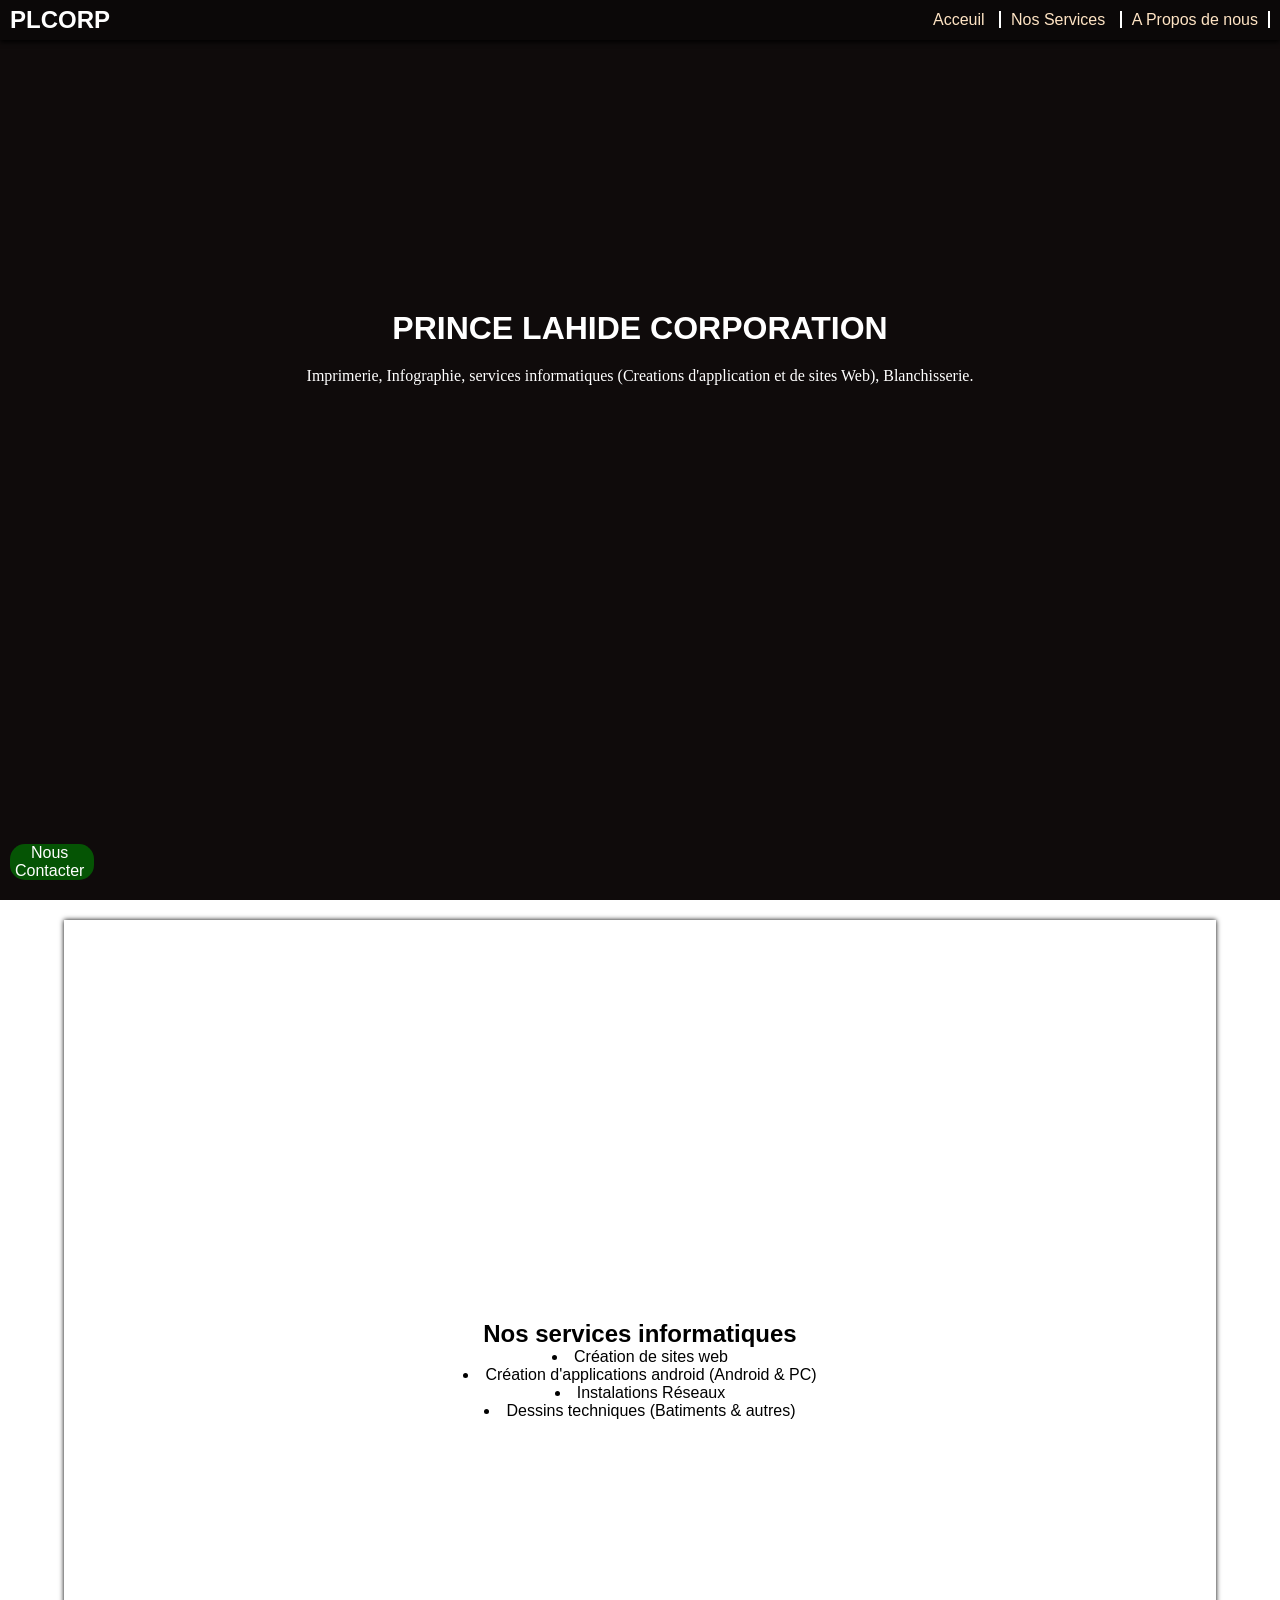
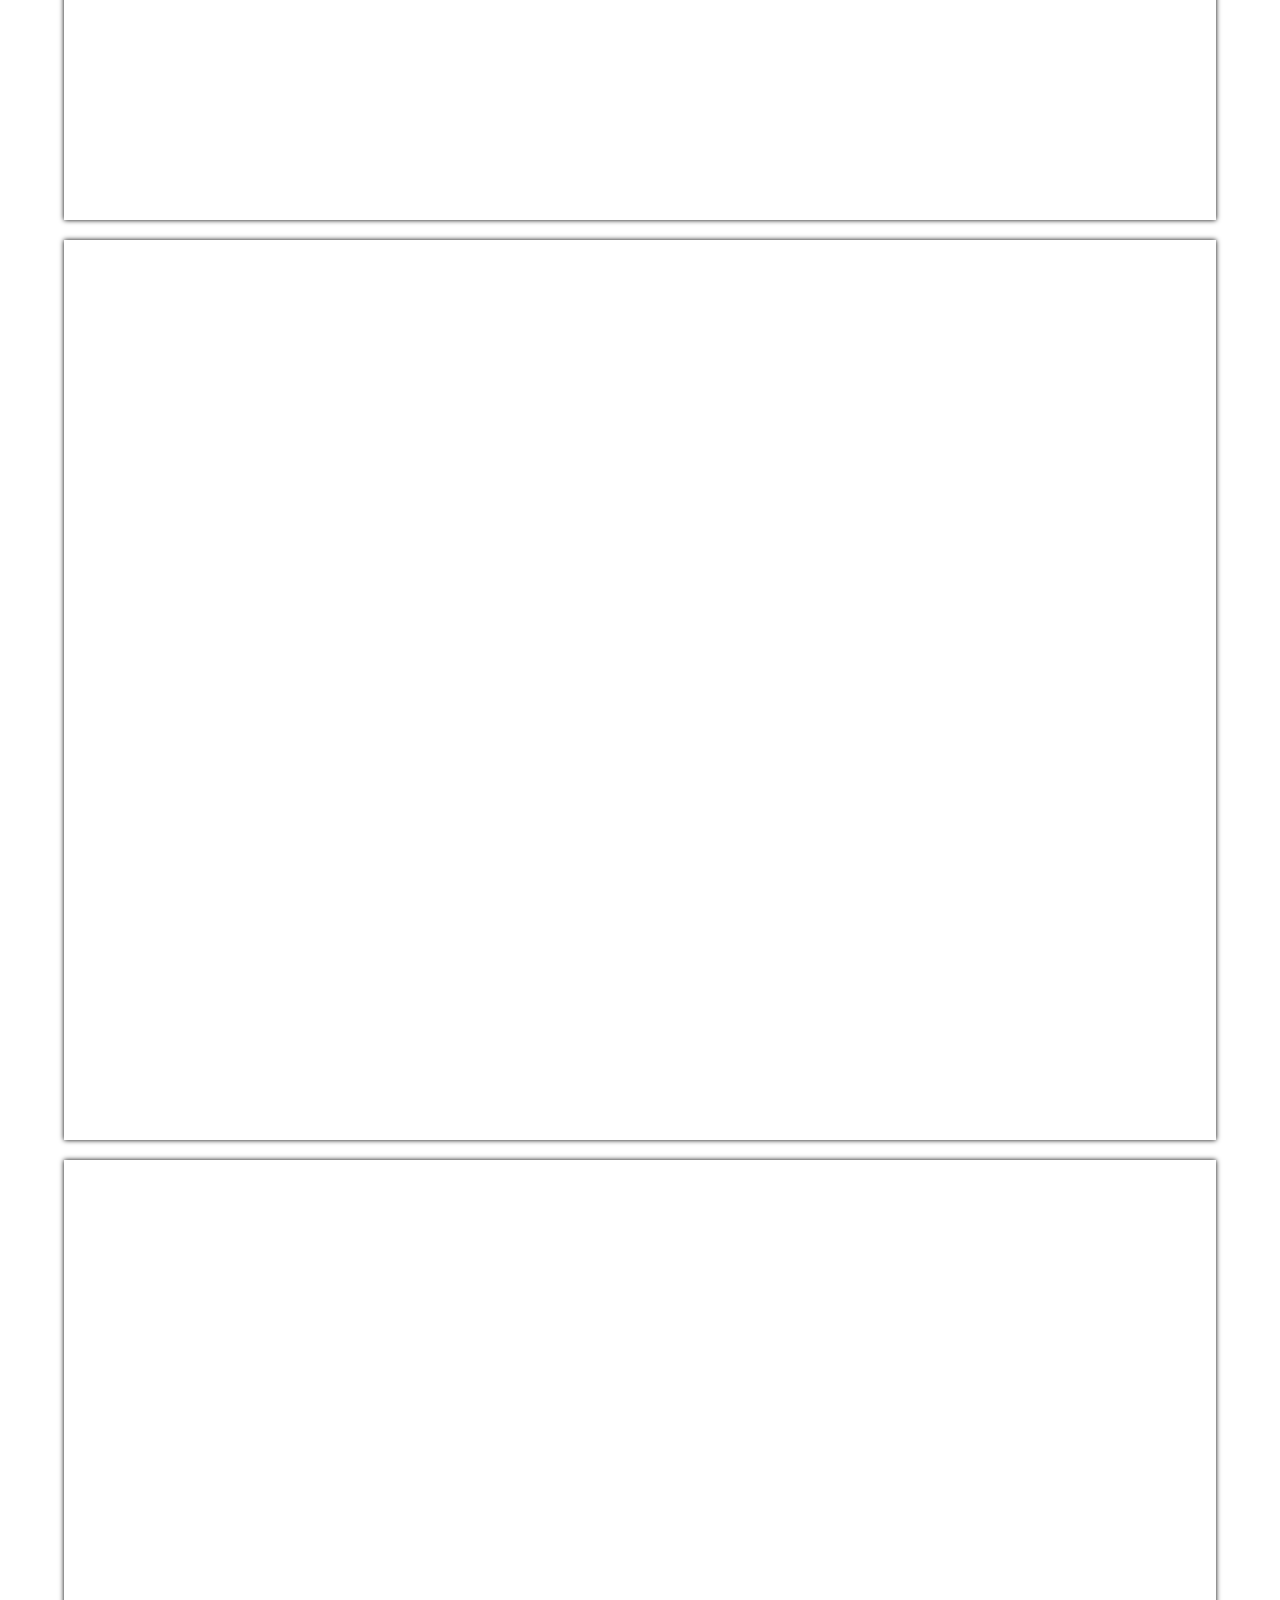
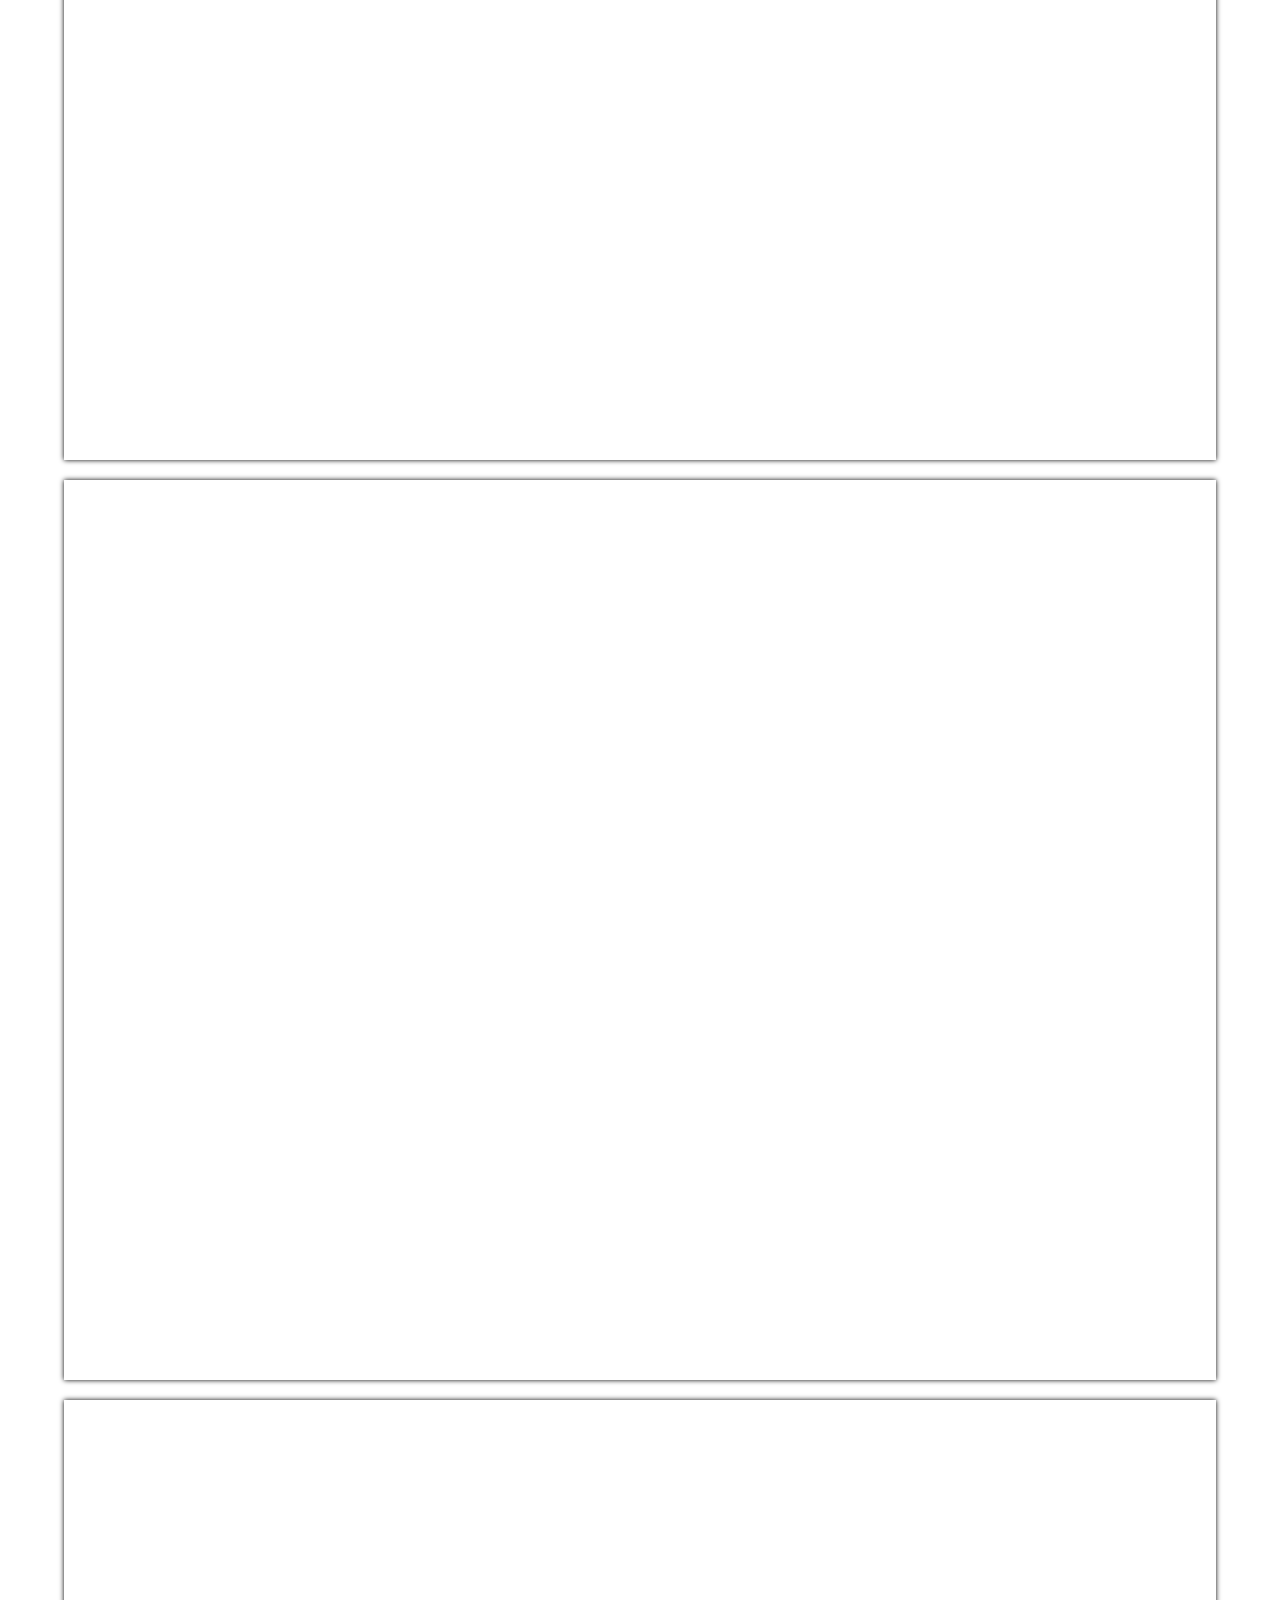
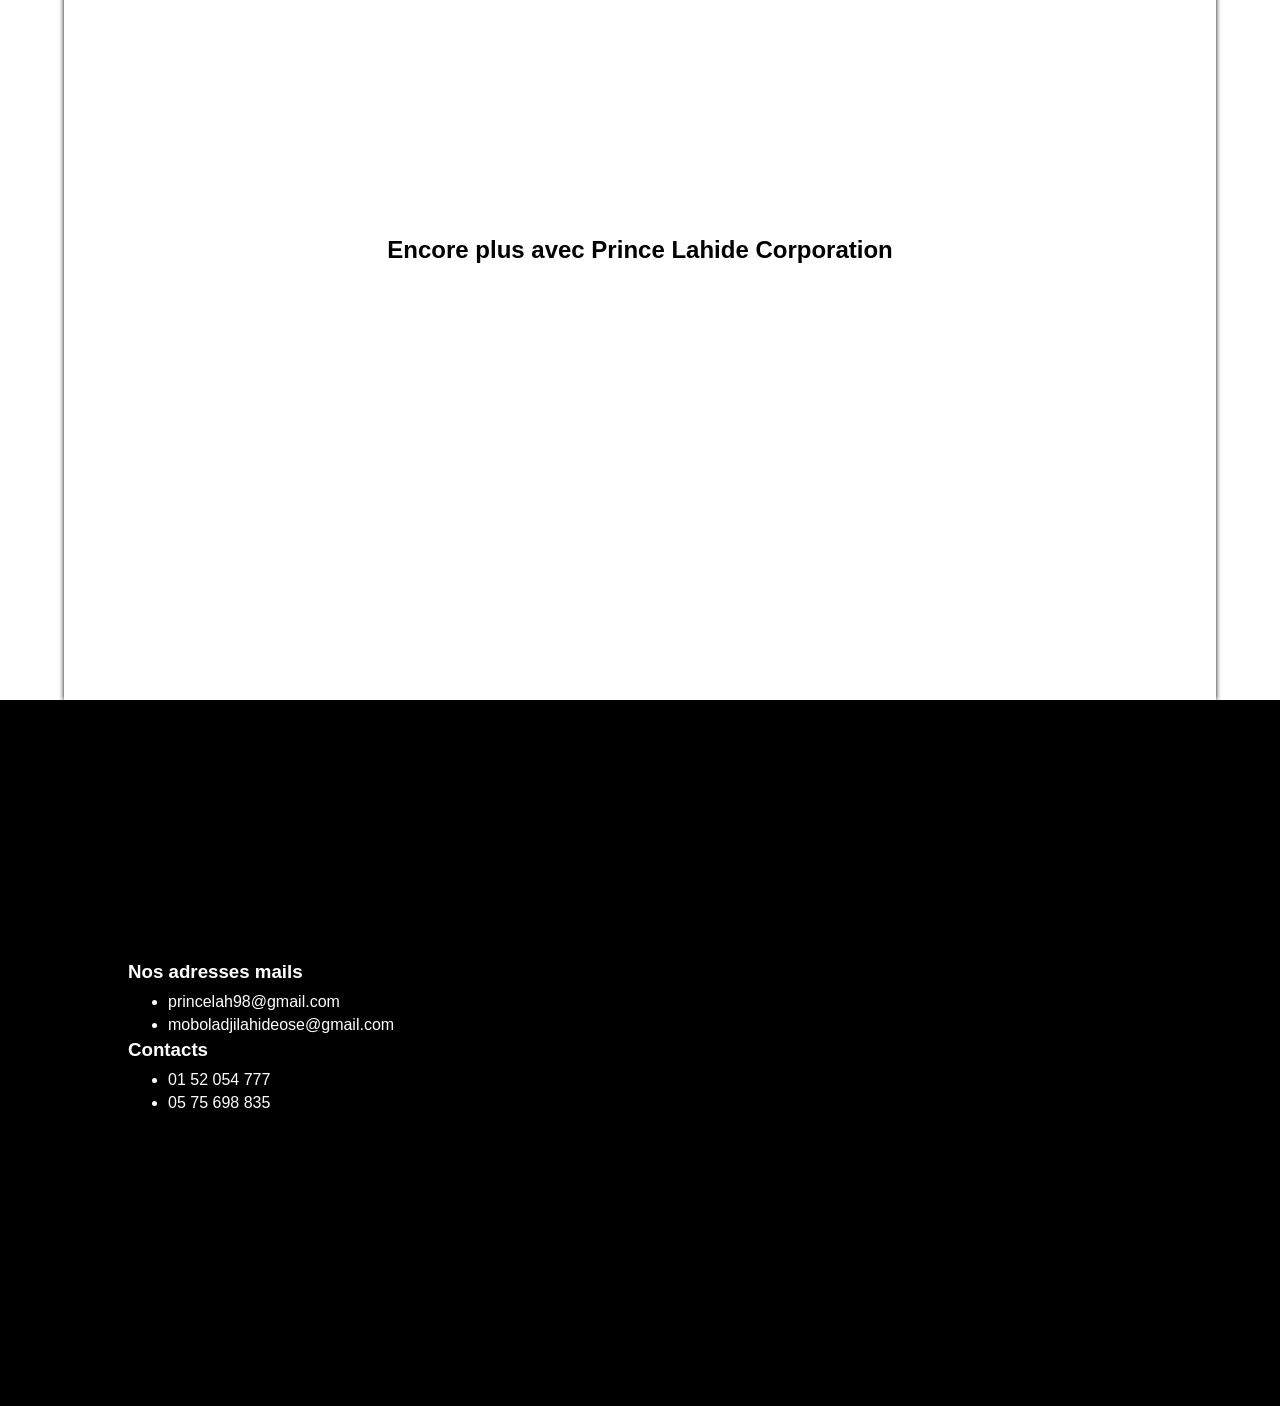
==== index.html @ 0936ec2b "first commit" ====
<!DOCTYPE html>
<html lang="en">

<head>
    <meta charset="UTF-8">
    <meta http-equiv="X-UA-Compatible" content="IE=edge">
    <meta name="viewport" content="width=device-width, initial-scale=1.0">
    <title>Prince Lahidé Corporation</title>
    <link rel="stylesheet" href="style.css">

</head>

<body>

    <header>

        <nav>
            <h1>PLCORP</h1>
            <ul>
                <a href="">
                    <li>Acceuil</li>
                </a>
                <a href="">
                    <li>Nos Services</li>
                </a>
                <a href="">
                    <li>A Propos de nous</li>
                </a>
            </ul>
        </nav>
        <h1 class="titre">PRINCE LAHIDE CORPORATION</h1>
        <p>Imprimerie, Infographie, services informatiques (Creations d'application et de sites Web), Blanchisserie.</p>
    </header>

    <main>
        <section class="nos-services">
            <div class="service services-informatiques">
                <h1>Nos services informatiques</h1>
                <li>Création de sites web</li>
                <li>Création d'applications android (Android & PC)</li>
                <li>Instalations Réseaux</li>
                <li>Dessins techniques (Batiments & autres)</li>

            </div>

            <div class="service service-blanchisserie">

            </div>

            <div class="service service-imprimerie">

            </div>

            <div class="service service-infographie">

            </div>

            <div class="service plus-encore">
                <h1>Encore plus avec <strong>Prince Lahide Corporation</strong></h1>
            </div>

        </section>

    </main>
    <div class="lien-whatsapp">
        <a href="https://wa.me/+2250152054777">
            <img src="images/pngtree-whatsapp-icon-social-media-png-image_9015284.png" alt="" class="logo-whatsapp">
            <p>Nous<br>Contacter</p>
        </a>
    </div>
    <footer>
        <h3>Nos adresses mails</h3>
        <ul>
            <li>princelah98@gmail.com</li>
            <li>moboladjilahideose@gmail.com</li>
        </ul>
        <h3>Contacts</h3>
        <ul>
            <li>01 52 054 777</li>
            <li>05 75 698 835</li>
        </ul>
    </footer>

</body>

</html>

<!--PJ8kqzbdCBGZuXY-->
---- style.css ----
* {
    margin: 0;
    font-family: 'Franklin Gothic Medium', 'Arial Narrow', Arial, sans-serif;
}

header {
    background-color: rgb(15, 11, 11);
    color: white;
    height: 100vh;
    background-image: url(images/abstract-low-poly-background-with-connecting-lines-dots.jpg);
    background-size: cover;
}

header nav {
    display: flex;
    justify-content: space-between;
    align-items: center;
    background-color: rgba(0, 0, 0, 0.288);
    padding: 0 10px 0 10px;
    position: sticky;
    box-shadow: 0 2px 5px black;
    height: 40px;
}



header li {
    display: inline;
    margin: 10px
}



header a {
    color: bisque;
    text-decoration: none;
    border-right: 2px solid white ;
}

header a:hover {
    color: white;
    text-decoration: underline;
    font-weight: 600;
}

.titre {
    text-align: center;
    align-items: center;
    margin-top: 30vh;
    margin-bottom: 20px;
}

header p {
    text-align: center;
    font-family: 'Times New Roman', Times, serif;
    margin: 20px 0 0 0 ;
    width: 85%;
    margin: auto;
}


.nos-services {
    display: flex;
    flex-direction: column;
    align-items: center;
    justify-content: center;
}

.service {
    height: 100vh;
    display: flex;
    flex-direction: column;
    align-items: center;
    justify-content: center;
    margin: auto;
    margin-top: 20px;
    width: 90%;
    box-shadow: 0 0 5px black;
}


.lien-whatsapp {
    position: fixed;
    bottom: 20px;
    left: 10px;
    background-color: rgba(0, 128, 0, 0.623);
    padding-right: 10px;
    border-radius: 15px;
}
.lien-whatsapp a {
    display: flex;
    color: white;
    text-decoration: none;
    text-align: center;
    
}

.logo-whatsapp {
    max-width: 40px;
    margin-right: 5px;
}

footer {
    background-color: black;
    height: 50vh;
    display: flex;
    flex-direction: column;
    color: white;
    padding-top: 20%;
    padding-left: 10%;
}

footer * {
    margin-top: 5px;
}
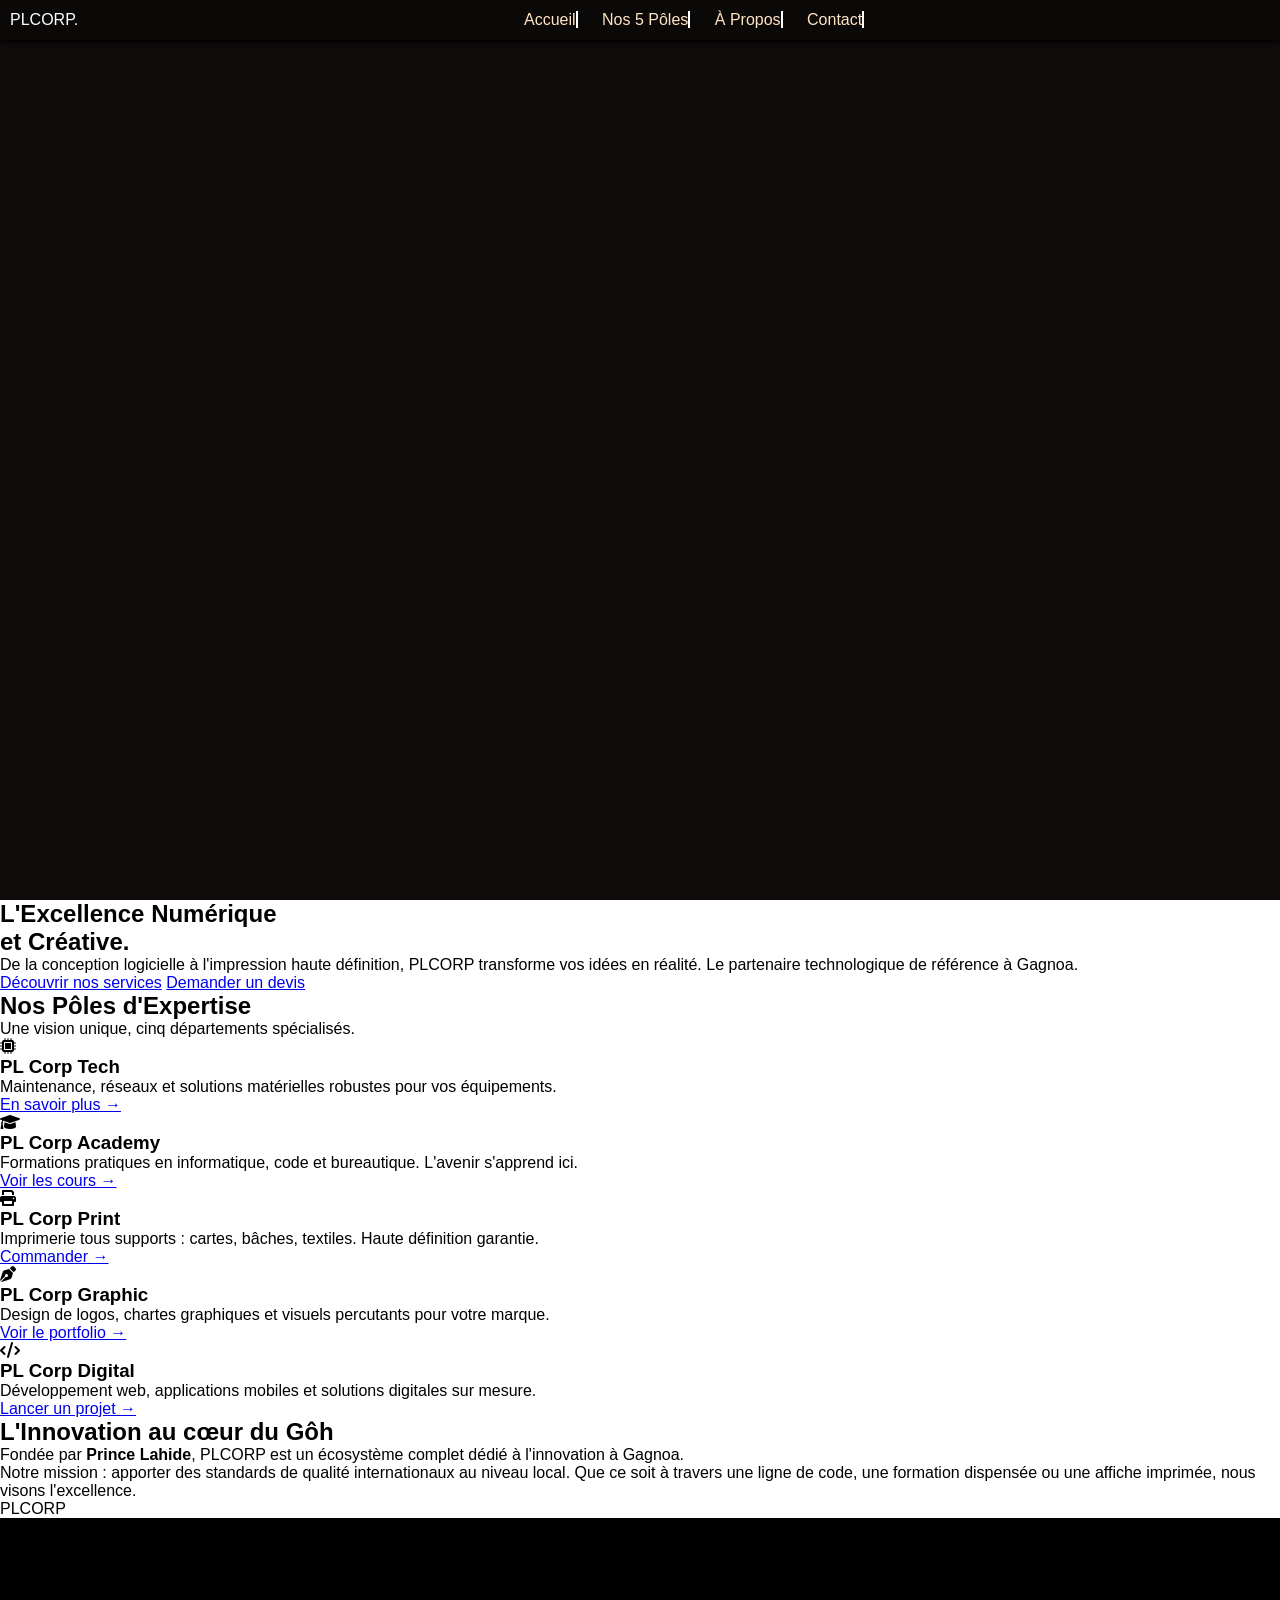
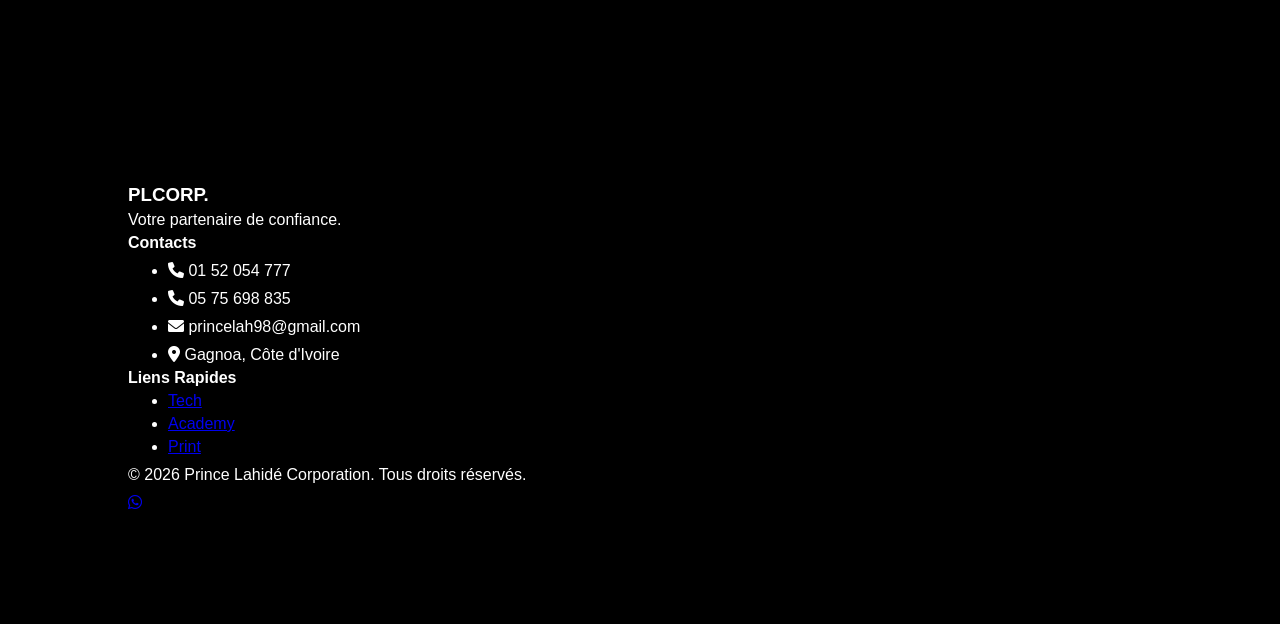
==== commit 8eade386: "Update index.html" ====
--- a/index.html
+++ b/index.html
@@ -1,88 +1,136 @@
 <!DOCTYPE html>
-<html lang="en">
-
+<html lang="fr">
 <head>
     <meta charset="UTF-8">
+    <meta name="viewport" content="width=device-width, initial-scale=1.0">
     <meta http-equiv="X-UA-Compatible" content="IE=edge">
-    <meta name="viewport" content="width=device-width, initial-scale=1.0">
-    <title>Prince Lahidé Corporation</title>
+    <title>PLCORP - Prince Lahidé Corporation</title>
     <link rel="stylesheet" href="style.css">
-
+    <link rel="stylesheet" href="https://cdnjs.cloudflare.com/ajax/libs/font-awesome/6.0.0/css/all.min.css">
+    <link href="https://fonts.googleapis.com/css2?family=Montserrat:wght@400;700;800&family=Open+Sans:wght@400;600&display=swap" rel="stylesheet">
 </head>
 
 <body>
 
-    <header>
-
+    <header id="navbar">
         <nav>
-            <h1>PLCORP</h1>
-            <ul>
-                <a href="">
-                    <li>Acceuil</li>
-                </a>
-                <a href="">
-                    <li>Nos Services</li>
-                </a>
-                <a href="">
-                    <li>A Propos de nous</li>
-                </a>
+            <div class="logo">PLCORP<span>.</span></div>
+            <ul class="nav-links">
+                <li><a href="#accueil" class="active">Accueil</a></li>
+                <li><a href="#services">Nos 5 Pôles</a></li>
+                <li><a href="#about">À Propos</a></li>
+                <li><a href="#contact" class="btn-contact">Contact</a></li>
             </ul>
+            <div class="burger">
+                <div class="line1"></div>
+                <div class="line2"></div>
+                <div class="line3"></div>
+            </div>
         </nav>
-        <h1 class="titre">PRINCE LAHIDE CORPORATION</h1>
-        <p>Imprimerie, Infographie, services informatiques (Creations d'application et de sites Web), Blanchisserie.</p>
     </header>
 
-    <main>
-        <section class="nos-services">
-            <div class="service services-informatiques">
-                <h1>Nos services informatiques</h1>
-                <li>Création de sites web</li>
-                <li>Création d'applications android (Android & PC)</li>
-                <li>Instalations Réseaux</li>
-                <li>Dessins techniques (Batiments & autres)</li>
+    <section id="accueil" class="hero">
+        <div class="hero-content">
+            <h1>L'Excellence Numérique <br> et Créative.</h1>
+            <p>De la conception logicielle à l'impression haute définition, PLCORP transforme vos idées en réalité. Le partenaire technologique de référence à Gagnoa.</p>
+            <div class="hero-btns">
+                <a href="#services" class="btn btn-primary">Découvrir nos services</a>
+                <a href="#contact" class="btn btn-secondary">Demander un devis</a>
+            </div>
+        </div>
+        <div class="hero-overlay"></div>
+    </section>
 
+    <section id="services" class="services-section">
+        <div class="section-title">
+            <h2>Nos Pôles d'Expertise</h2>
+            <p>Une vision unique, cinq départements spécialisés.</p>
+        </div>
+
+        <div class="services-grid">
+            <div class="service-card tech">
+                <div class="icon"><i class="fas fa-microchip"></i></div>
+                <h3>PL Corp Tech</h3>
+                <p>Maintenance, réseaux et solutions matérielles robustes pour vos équipements.</p>
+                <a href="#">En savoir plus &rarr;</a>
             </div>
 
-            <div class="service service-blanchisserie">
-
+            <div class="service-card academy">
+                <div class="icon"><i class="fas fa-graduation-cap"></i></div>
+                <h3>PL Corp Academy</h3>
+                <p>Formations pratiques en informatique, code et bureautique. L'avenir s'apprend ici.</p>
+                <a href="#">Voir les cours &rarr;</a>
             </div>
 
-            <div class="service service-imprimerie">
-
+            <div class="service-card print">
+                <div class="icon"><i class="fas fa-print"></i></div>
+                <h3>PL Corp Print</h3>
+                <p>Imprimerie tous supports : cartes, bâches, textiles. Haute définition garantie.</p>
+                <a href="#">Commander &rarr;</a>
             </div>
 
-            <div class="service service-infographie">
-
+            <div class="service-card graphic">
+                <div class="icon"><i class="fas fa-pen-nib"></i></div>
+                <h3>PL Corp Graphic</h3>
+                <p>Design de logos, chartes graphiques et visuels percutants pour votre marque.</p>
+                <a href="#">Voir le portfolio &rarr;</a>
             </div>
 
-            <div class="service plus-encore">
-                <h1>Encore plus avec <strong>Prince Lahide Corporation</strong></h1>
+            <div class="service-card digital">
+                <div class="icon"><i class="fas fa-code"></i></div>
+                <h3>PL Corp Digital</h3>
+                <p>Développement web, applications mobiles et solutions digitales sur mesure.</p>
+                <a href="#">Lancer un projet &rarr;</a>
             </div>
+        </div>
+    </section>
 
-        </section>
+    <section id="about" class="about-section">
+        <div class="about-container">
+            <div class="about-text">
+                <h2>L'Innovation au cœur du Gôh</h2>
+                <p>Fondée par <strong>Prince Lahide</strong>, PLCORP est un écosystème complet dédié à l'innovation à Gagnoa.</p>
+                <p>Notre mission : apporter des standards de qualité internationaux au niveau local. Que ce soit à travers une ligne de code, une formation dispensée ou une affiche imprimée, nous visons l'excellence.</p>
+            </div>
+            <div class="about-image">
+                <div class="placeholder-img">PLCORP</div>
+            </div>
+        </div>
+    </section>
 
-    </main>
-    <div class="lien-whatsapp">
-        <a href="https://wa.me/+2250152054777">
-            <img src="images/pngtree-whatsapp-icon-social-media-png-image_9015284.png" alt="" class="logo-whatsapp">
-            <p>Nous<br>Contacter</p>
+    <footer id="contact">
+        <div class="footer-content">
+            <div class="footer-col">
+                <h3>PLCORP<span>.</span></h3>
+                <p>Votre partenaire de confiance.</p>
+            </div>
+            <div class="footer-col">
+                <h4>Contacts</h4>
+                <ul>
+                    <li><i class="fas fa-phone"></i> 01 52 054 777</li>
+                    <li><i class="fas fa-phone"></i> 05 75 698 835</li>
+                    <li><i class="fas fa-envelope"></i> princelah98@gmail.com</li>
+                    <li><i class="fas fa-map-marker-alt"></i> Gagnoa, Côte d'Ivoire</li>
+                </ul>
+            </div>
+            <div class="footer-col">
+                <h4>Liens Rapides</h4>
+                <ul>
+                    <li><a href="#services">Tech</a></li>
+                    <li><a href="#services">Academy</a></li>
+                    <li><a href="#services">Print</a></li>
+                </ul>
+            </div>
+        </div>
+        
+        <div class="footer-bottom">
+            <p>&copy; 2026 Prince Lahidé Corporation. Tous droits réservés.</p>
+        </div>
+
+        <a href="https://wa.me/+2250152054777" class="whatsapp-float" target="_blank">
+            <i class="fab fa-whatsapp"></i>
         </a>
-    </div>
-    <footer>
-        <h3>Nos adresses mails</h3>
-        <ul>
-            <li>princelah98@gmail.com</li>
-            <li>moboladjilahideose@gmail.com</li>
-        </ul>
-        <h3>Contacts</h3>
-        <ul>
-            <li>01 52 054 777</li>
-            <li>05 75 698 835</li>
-        </ul>
     </footer>
 
 </body>
-
 </html>
-
-<!--PJ8kqzbdCBGZuXY-->
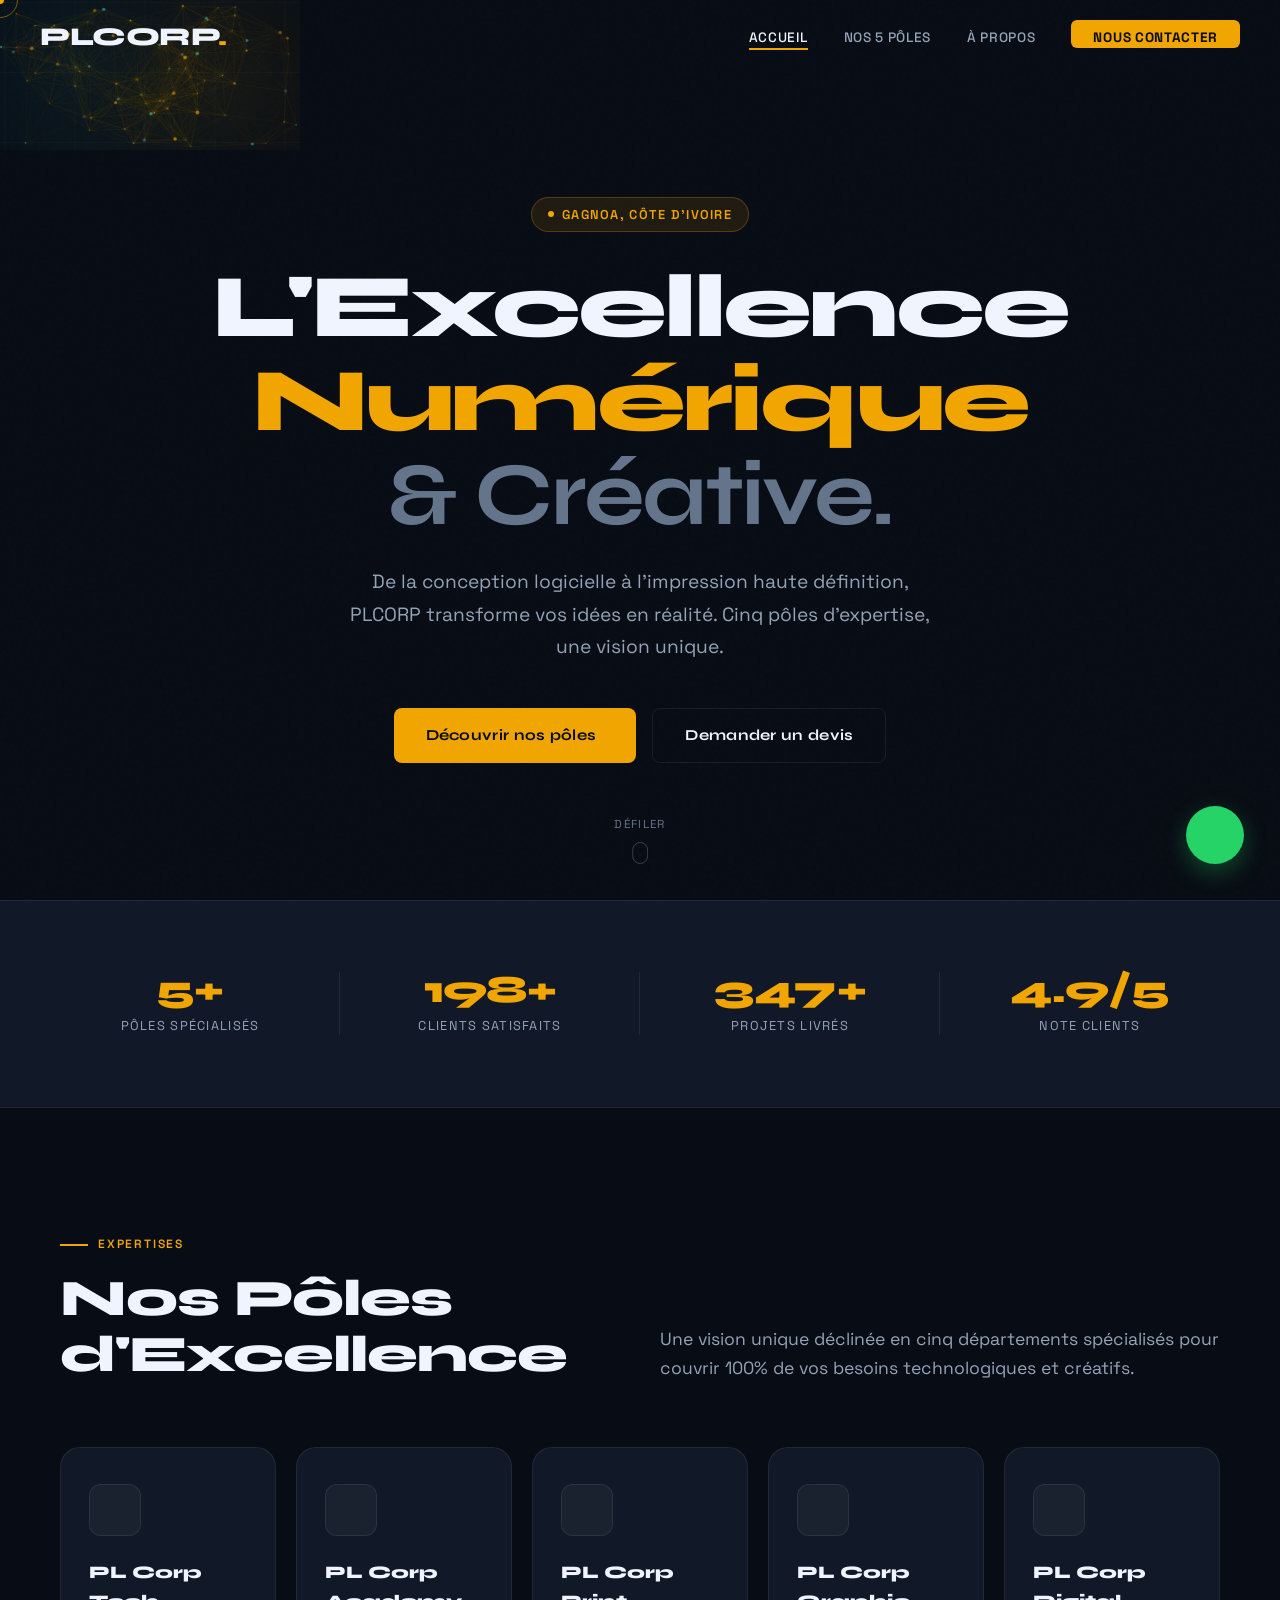
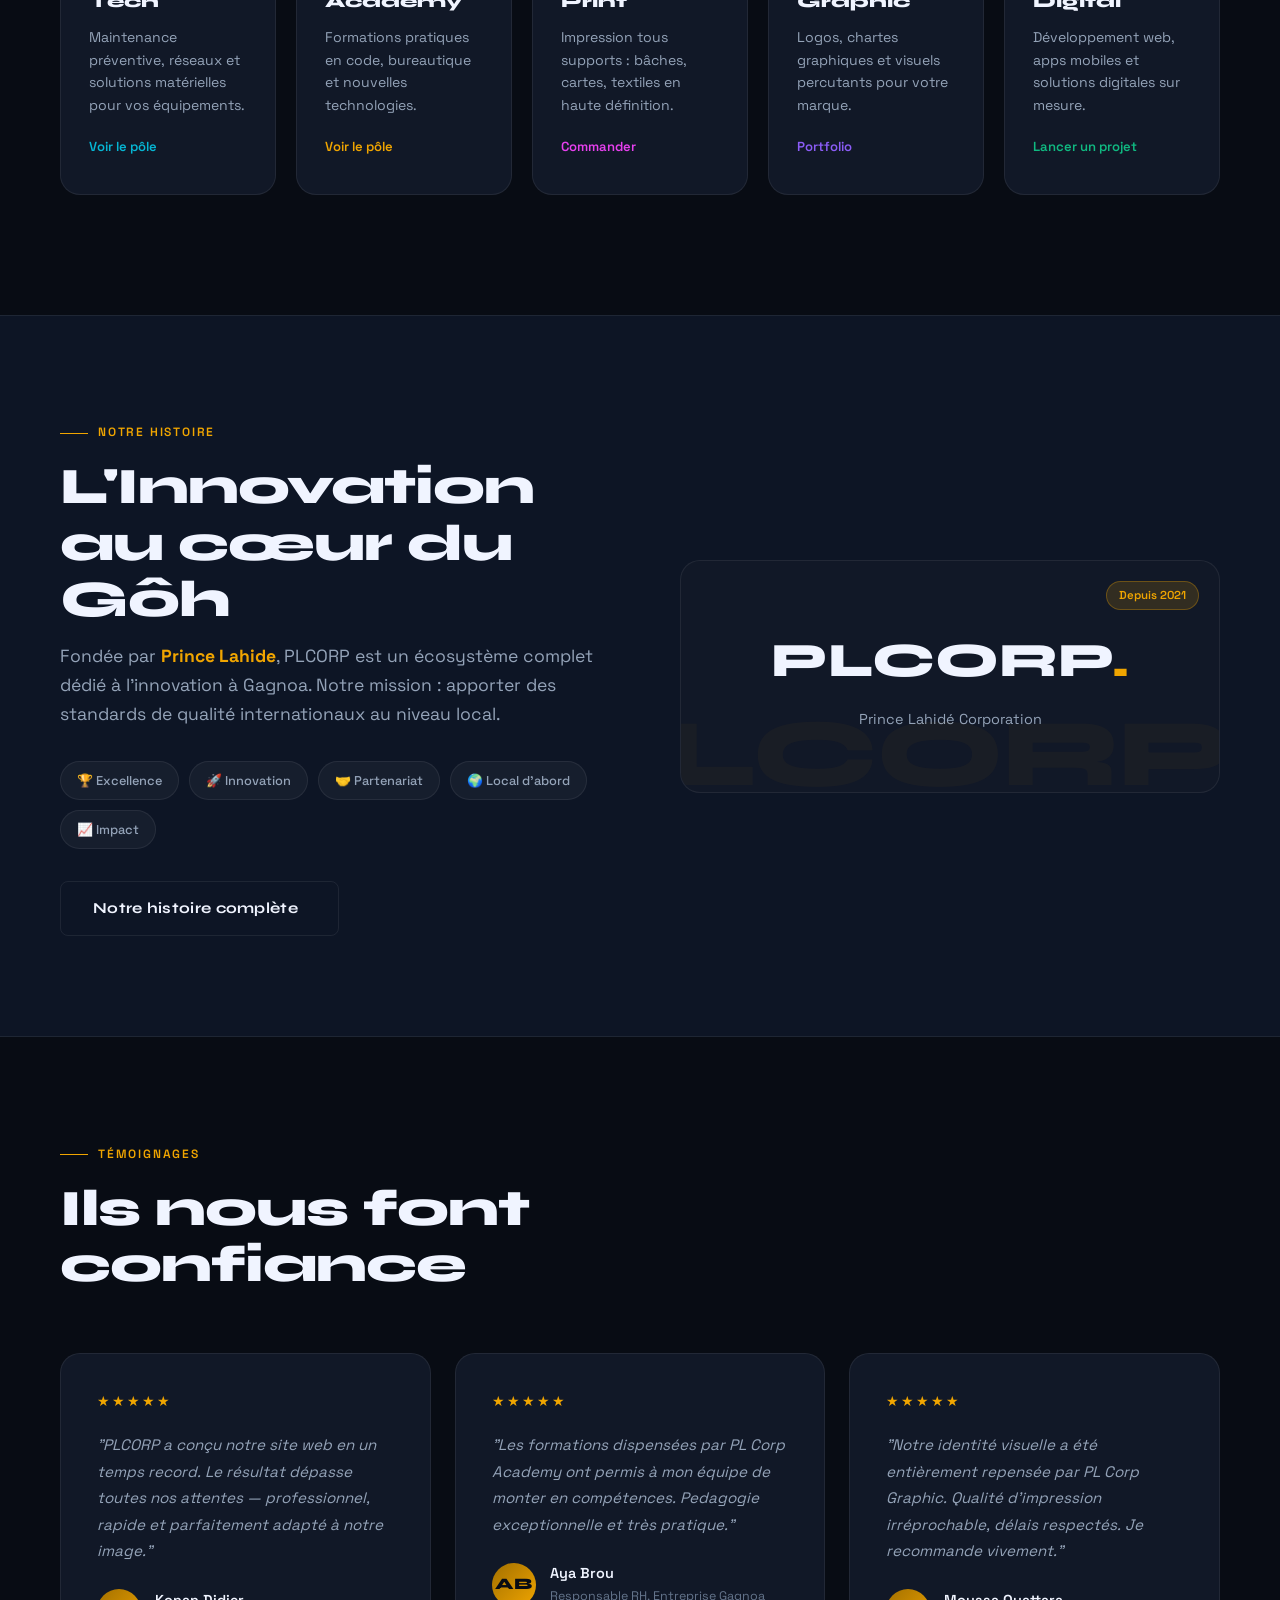
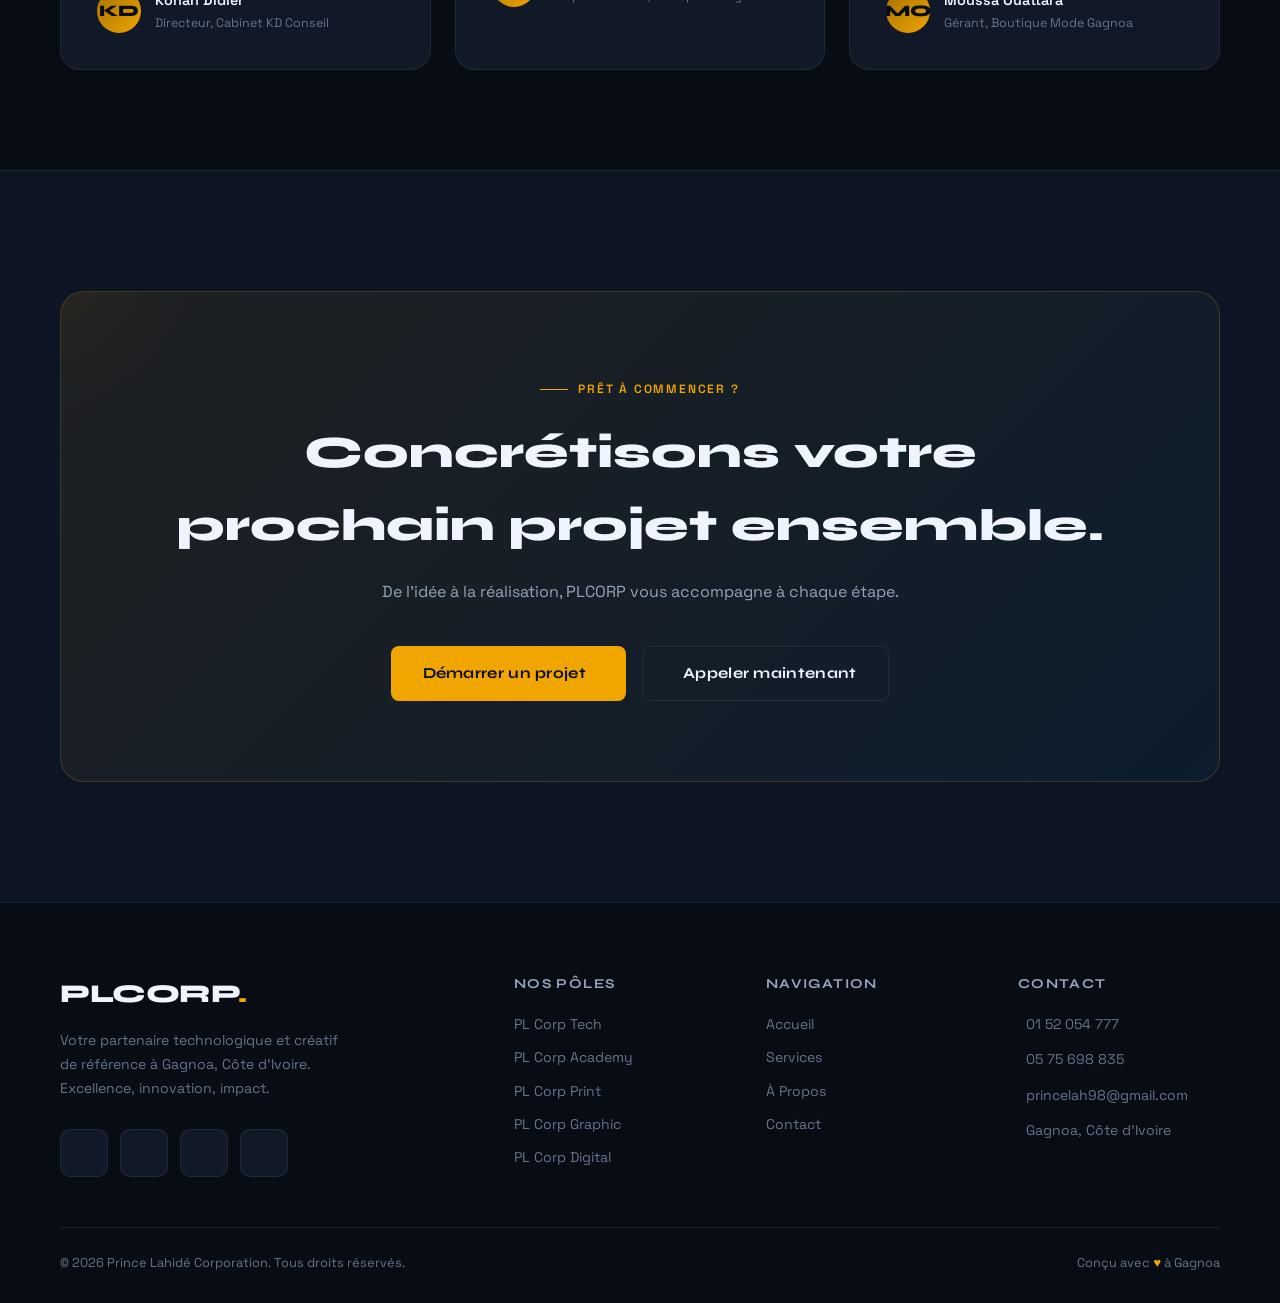
==== commit c2a9ea7c: "Restructuration v2 : Dossier assets, formulaire PHP et SEO" ====
--- a/index.html
+++ b/index.html
@@ -1,136 +1,314 @@
 <!DOCTYPE html>
 <html lang="fr">
+
 <head>
     <meta charset="UTF-8">
     <meta name="viewport" content="width=device-width, initial-scale=1.0">
     <meta http-equiv="X-UA-Compatible" content="IE=edge">
-    <title>PLCORP - Prince Lahidé Corporation</title>
-    <link rel="stylesheet" href="style.css">
-    <link rel="stylesheet" href="https://cdnjs.cloudflare.com/ajax/libs/font-awesome/6.0.0/css/all.min.css">
-    <link href="https://fonts.googleapis.com/css2?family=Montserrat:wght@400;700;800&family=Open+Sans:wght@400;600&display=swap" rel="stylesheet">
+    <title>PLCORP — L'Excellence Numérique & Créative</title>
+    <meta name="description" content="PLCORP, votre partenaire technologique à Gagnoa. Développement web, impression, design graphique, formations et maintenance informatique.">
+    <link rel="stylesheet" href="assets/css/style.css">
+    <link href="https://fonts.googleapis.com/css2?family=Syne:wght@400;700;800&family=Space+Grotesk:wght@300;400;500;600&display=swap" rel="stylesheet">
 </head>
 
 <body>
 
+    <!-- Cursor -->
+    <div id="cursor">
+        <div id="cursor-dot"></div>
+    </div>
+    <div id="cursor-ring"></div>
+
+    <!-- Page transition overlay -->
+    <div id="page-transition"></div>
+
+    <!-- Mobile Nav -->
+    <nav class="mobile-nav" aria-label="Mobile navigation">
+        <span class="mobile-nav-close" aria-label="Fermer le menu"><i class="fas fa-times"></i></span>
+        <a href="index.html">Accueil</a>
+        <a href="services.html">Nos Pôles</a>
+        <a href="about.html">À Propos</a>
+        <a href="contact.html">Contact</a>
+    </nav>
+
+    <!-- ===================== HEADER ===================== -->
     <header id="navbar">
         <nav>
             <div class="logo">PLCORP<span>.</span></div>
             <ul class="nav-links">
-                <li><a href="#accueil" class="active">Accueil</a></li>
-                <li><a href="#services">Nos 5 Pôles</a></li>
-                <li><a href="#about">À Propos</a></li>
-                <li><a href="#contact" class="btn-contact">Contact</a></li>
+                <li><a href="index.html" class="active">Accueil</a></li>
+                <li><a href="services.html">Nos 5 Pôles</a></li>
+                <li><a href="about.html">À Propos</a></li>
+                <li><a href="contact.html" class="btn-nav">Nous contacter</a></li>
             </ul>
-            <div class="burger">
-                <div class="line1"></div>
-                <div class="line2"></div>
-                <div class="line3"></div>
+            <div class="burger" aria-label="Ouvrir le menu">
+                <span></span><span></span><span></span>
             </div>
         </nav>
     </header>
 
-    <section id="accueil" class="hero">
-        <div class="hero-content">
-            <h1>L'Excellence Numérique <br> et Créative.</h1>
-            <p>De la conception logicielle à l'impression haute définition, PLCORP transforme vos idées en réalité. Le partenaire technologique de référence à Gagnoa.</p>
-            <div class="hero-btns">
-                <a href="#services" class="btn btn-primary">Découvrir nos services</a>
-                <a href="#contact" class="btn btn-secondary">Demander un devis</a>
-            </div>
-        </div>
-        <div class="hero-overlay"></div>
-    </section>
-
-    <section id="services" class="services-section">
-        <div class="section-title">
-            <h2>Nos Pôles d'Expertise</h2>
-            <p>Une vision unique, cinq départements spécialisés.</p>
-        </div>
-
-        <div class="services-grid">
-            <div class="service-card tech">
-                <div class="icon"><i class="fas fa-microchip"></i></div>
-                <h3>PL Corp Tech</h3>
-                <p>Maintenance, réseaux et solutions matérielles robustes pour vos équipements.</p>
-                <a href="#">En savoir plus &rarr;</a>
-            </div>
-
-            <div class="service-card academy">
-                <div class="icon"><i class="fas fa-graduation-cap"></i></div>
-                <h3>PL Corp Academy</h3>
-                <p>Formations pratiques en informatique, code et bureautique. L'avenir s'apprend ici.</p>
-                <a href="#">Voir les cours &rarr;</a>
-            </div>
-
-            <div class="service-card print">
-                <div class="icon"><i class="fas fa-print"></i></div>
-                <h3>PL Corp Print</h3>
-                <p>Imprimerie tous supports : cartes, bâches, textiles. Haute définition garantie.</p>
-                <a href="#">Commander &rarr;</a>
-            </div>
-
-            <div class="service-card graphic">
-                <div class="icon"><i class="fas fa-pen-nib"></i></div>
-                <h3>PL Corp Graphic</h3>
-                <p>Design de logos, chartes graphiques et visuels percutants pour votre marque.</p>
-                <a href="#">Voir le portfolio &rarr;</a>
-            </div>
-
-            <div class="service-card digital">
-                <div class="icon"><i class="fas fa-code"></i></div>
-                <h3>PL Corp Digital</h3>
-                <p>Développement web, applications mobiles et solutions digitales sur mesure.</p>
-                <a href="#">Lancer un projet &rarr;</a>
-            </div>
-        </div>
-    </section>
-
-    <section id="about" class="about-section">
-        <div class="about-container">
-            <div class="about-text">
-                <h2>L'Innovation au cœur du Gôh</h2>
-                <p>Fondée par <strong>Prince Lahide</strong>, PLCORP est un écosystème complet dédié à l'innovation à Gagnoa.</p>
-                <p>Notre mission : apporter des standards de qualité internationaux au niveau local. Que ce soit à travers une ligne de code, une formation dispensée ou une affiche imprimée, nous visons l'excellence.</p>
-            </div>
-            <div class="about-image">
-                <div class="placeholder-img">PLCORP</div>
-            </div>
-        </div>
-    </section>
-
-    <footer id="contact">
-        <div class="footer-content">
-            <div class="footer-col">
-                <h3>PLCORP<span>.</span></h3>
-                <p>Votre partenaire de confiance.</p>
-            </div>
-            <div class="footer-col">
-                <h4>Contacts</h4>
-                <ul>
-                    <li><i class="fas fa-phone"></i> 01 52 054 777</li>
-                    <li><i class="fas fa-phone"></i> 05 75 698 835</li>
-                    <li><i class="fas fa-envelope"></i> princelah98@gmail.com</li>
-                    <li><i class="fas fa-map-marker-alt"></i> Gagnoa, Côte d'Ivoire</li>
-                </ul>
-            </div>
-            <div class="footer-col">
-                <h4>Liens Rapides</h4>
-                <ul>
-                    <li><a href="#services">Tech</a></li>
-                    <li><a href="#services">Academy</a></li>
-                    <li><a href="#services">Print</a></li>
-                </ul>
-            </div>
-        </div>
-        
-        <div class="footer-bottom">
-            <p>&copy; 2026 Prince Lahidé Corporation. Tous droits réservés.</p>
-        </div>
-
-        <a href="https://wa.me/+2250152054777" class="whatsapp-float" target="_blank">
-            <i class="fab fa-whatsapp"></i>
+    <!-- ===================== HERO ===================== -->
+    <section id="hero">
+        <canvas id="hero-canvas"></canvas>
+        <div class="hero-inner">
+            <div class="hero-badge">
+                <span>Gagnoa, Côte d'Ivoire</span>
+            </div>
+            <h1 class="hero-title">
+                L'Excellence<br>
+                <span class="gold-word">Numérique</span>
+                <span class="line-2">& Créative.</span>
+            </h1>
+            <p class="hero-desc">
+                De la conception logicielle à l'impression haute définition, PLCORP transforme vos idées en réalité. Cinq pôles d'expertise, une vision unique.
+            </p>
+            <div class="hero-actions">
+                <a href="services.html" class="btn btn-gold">
+        Découvrir nos pôles <i class="fas fa-arrow-right"></i>
+      </a>
+                <a href="contact.html" class="btn btn-outline">
+        Demander un devis
+      </a>
+            </div>
+        </div>
+        <div class="hero-scroll">
+            <span>Défiler</span>
+            <svg width="16" height="22" viewBox="0 0 16 22" fill="none">
+      <rect x="0.5" y="0.5" width="15" height="21" rx="7.5" stroke="currentColor"/>
+      <circle cx="8" cy="7" r="2" fill="currentColor">
+        <animate attributeName="cy" values="6;14;6" dur="1.8s" repeatCount="indefinite"/>
+        <animate attributeName="opacity" values="1;0;1" dur="1.8s" repeatCount="indefinite"/>
+      </circle>
+    </svg>
+        </div>
+    </section>
+
+    <!-- ===================== STATS ===================== -->
+    <section id="stats">
+        <div class="stats-grid reveal">
+            <div class="stat-item">
+                <div class="stat-number" data-target="5" data-suffix="+">0+</div>
+                <div class="stat-label">Pôles Spécialisés</div>
+            </div>
+            <div class="stat-item">
+                <div class="stat-number" data-target="200" data-suffix="+">0+</div>
+                <div class="stat-label">Clients Satisfaits</div>
+            </div>
+            <div class="stat-item">
+                <div class="stat-number" data-target="350" data-suffix="+">0+</div>
+                <div class="stat-label">Projets Livrés</div>
+            </div>
+            <div class="stat-item">
+                <div class="stat-number" data-target="4.9" data-suffix="/5" data-float="true">0/5</div>
+                <div class="stat-label">Note Clients</div>
+            </div>
+        </div>
+    </section>
+
+    <!-- ===================== SERVICES OVERVIEW ===================== -->
+    <section id="services-overview">
+        <div class="container">
+            <div class="services-header">
+                <div>
+                    <div class="section-label reveal">Expertises</div>
+                    <h2 class="section-title reveal reveal-delay-1">Nos Pôles<br>d'Excellence</h2>
+                </div>
+                <p class="section-sub reveal reveal-delay-2">
+                    Une vision unique déclinée en cinq départements spécialisés pour couvrir 100% de vos besoins technologiques et créatifs.
+                </p>
+            </div>
+
+            <div class="poles-grid">
+                <!-- Tech -->
+                <div class="pole-card tech reveal reveal-delay-1">
+                    <div class="pole-glow"></div>
+                    <div class="pole-icon"><i class="fas fa-microchip"></i></div>
+                    <div class="pole-name">PL Corp Tech</div>
+                    <p class="pole-desc">Maintenance préventive, réseaux et solutions matérielles pour vos équipements.</p>
+                    <a href="services.html#tech" class="pole-link">Voir le pôle <i class="fas fa-arrow-right"></i></a>
+                </div>
+                <!-- Academy -->
+                <div class="pole-card academy reveal reveal-delay-2">
+                    <div class="pole-glow"></div>
+                    <div class="pole-icon"><i class="fas fa-graduation-cap"></i></div>
+                    <div class="pole-name">PL Corp Academy</div>
+                    <p class="pole-desc">Formations pratiques en code, bureautique et nouvelles technologies.</p>
+                    <a href="services.html#academy" class="pole-link">Voir le pôle <i class="fas fa-arrow-right"></i></a>
+                </div>
+                <!-- Print -->
+                <div class="pole-card print reveal reveal-delay-3">
+                    <div class="pole-glow"></div>
+                    <div class="pole-icon"><i class="fas fa-print"></i></div>
+                    <div class="pole-name">PL Corp Print</div>
+                    <p class="pole-desc">Impression tous supports : bâches, cartes, textiles en haute définition.</p>
+                    <a href="services.html#print" class="pole-link">Commander <i class="fas fa-arrow-right"></i></a>
+                </div>
+                <!-- Graphic -->
+                <div class="pole-card graphic reveal reveal-delay-4">
+                    <div class="pole-glow"></div>
+                    <div class="pole-icon"><i class="fas fa-pen-nib"></i></div>
+                    <div class="pole-name">PL Corp Graphic</div>
+                    <p class="pole-desc">Logos, chartes graphiques et visuels percutants pour votre marque.</p>
+                    <a href="services.html#graphic" class="pole-link">Portfolio <i class="fas fa-arrow-right"></i></a>
+                </div>
+                <!-- Digital -->
+                <div class="pole-card digital reveal reveal-delay-5">
+                    <div class="pole-glow"></div>
+                    <div class="pole-icon"><i class="fas fa-code"></i></div>
+                    <div class="pole-name">PL Corp Digital</div>
+                    <p class="pole-desc">Développement web, apps mobiles et solutions digitales sur mesure.</p>
+                    <a href="services.html#digital" class="pole-link">Lancer un projet <i class="fas fa-arrow-right"></i></a>
+                </div>
+            </div>
+        </div>
+    </section>
+
+    <!-- ===================== ABOUT TEASER ===================== -->
+    <section id="about-teaser">
+        <div class="container">
+            <div class="about-teaser-grid">
+                <div>
+                    <div class="section-label reveal">Notre Histoire</div>
+                    <h2 class="section-title reveal reveal-delay-1">L'Innovation<br>au cœur du Gôh</h2>
+                    <p class="section-sub reveal reveal-delay-2" style="margin-bottom:32px;">
+                        Fondée par <strong style="color:var(--gold)">Prince Lahide</strong>, PLCORP est un écosystème complet dédié à l'innovation à Gagnoa. Notre mission : apporter des standards de qualité internationaux au niveau local.
+                    </p>
+                    <div class="about-pills reveal reveal-delay-3">
+                        <span class="pill">🏆 Excellence</span>
+                        <span class="pill">🚀 Innovation</span>
+                        <span class="pill">🤝 Partenariat</span>
+                        <span class="pill">🌍 Local d'abord</span>
+                        <span class="pill">📈 Impact</span>
+                    </div>
+                    <a href="about.html" class="btn btn-outline reveal reveal-delay-4" style="margin-top:32px;">
+          Notre histoire complète <i class="fas fa-arrow-right"></i>
         </a>
+                </div>
+                <div class="about-visual reveal reveal-delay-2">
+                    <div class="about-visual-card">
+                        <div class="av-badge">Depuis 2021</div>
+                        <div class="av-logo">PLCORP<span>.</span></div>
+                        <div class="av-tagline">Prince Lahidé Corporation</div>
+                    </div>
+                </div>
+            </div>
+        </div>
+    </section>
+
+    <!-- ===================== TESTIMONIALS ===================== -->
+    <section id="testimonials">
+        <div class="container">
+            <div class="section-label reveal">Témoignages</div>
+            <h2 class="section-title reveal reveal-delay-1">Ils nous font<br>confiance</h2>
+            <div class="testimonials-track">
+                <div class="testimonial-card reveal reveal-delay-1">
+                    <div class="tc-stars">★★★★★</div>
+                    <p class="tc-quote">"PLCORP a conçu notre site web en un temps record. Le résultat dépasse toutes nos attentes — professionnel, rapide et parfaitement adapté à notre image."</p>
+                    <div class="tc-author">
+                        <div class="tc-avatar">KD</div>
+                        <div>
+                            <div class="tc-name">Konan Didier</div>
+                            <div class="tc-role">Directeur, Cabinet KD Conseil</div>
+                        </div>
+                    </div>
+                </div>
+                <div class="testimonial-card reveal reveal-delay-2">
+                    <div class="tc-stars">★★★★★</div>
+                    <p class="tc-quote">"Les formations dispensées par PL Corp Academy ont permis à mon équipe de monter en compétences. Pedagogie exceptionnelle et très pratique."</p>
+                    <div class="tc-author">
+                        <div class="tc-avatar">AB</div>
+                        <div>
+                            <div class="tc-name">Aya Brou</div>
+                            <div class="tc-role">Responsable RH, Entreprise Gagnoa</div>
+                        </div>
+                    </div>
+                </div>
+                <div class="testimonial-card reveal reveal-delay-3">
+                    <div class="tc-stars">★★★★★</div>
+                    <p class="tc-quote">"Notre identité visuelle a été entièrement repensée par PL Corp Graphic. Qualité d'impression irréprochable, délais respectés. Je recommande vivement."</p>
+                    <div class="tc-author">
+                        <div class="tc-avatar">MO</div>
+                        <div>
+                            <div class="tc-name">Moussa Ouattara</div>
+                            <div class="tc-role">Gérant, Boutique Mode Gagnoa</div>
+                        </div>
+                    </div>
+                </div>
+            </div>
+        </div>
+    </section>
+
+    <!-- ===================== CTA ===================== -->
+    <section id="cta-section">
+        <div class="container">
+            <div class="cta-box reveal">
+                <div class="section-label" style="justify-content:center;">Prêt à commencer ?</div>
+                <h2 class="cta-title">Concrétisons votre<br>prochain projet ensemble.</h2>
+                <p class="cta-sub">De l'idée à la réalisation, PLCORP vous accompagne à chaque étape.</p>
+                <div class="cta-actions">
+                    <a href="contact.html" class="btn btn-gold">Démarrer un projet <i class="fas fa-arrow-right"></i></a>
+                    <a href="tel:+2250152054777" class="btn btn-outline"><i class="fas fa-phone"></i> Appeler maintenant</a>
+                </div>
+            </div>
+        </div>
+    </section>
+
+    <!-- ===================== FOOTER ===================== -->
+    <footer>
+        <div class="container">
+            <div class="footer-grid">
+                <div class="footer-brand">
+                    <div class="logo">PLCORP<span>.</span></div>
+                    <p>Votre partenaire technologique et créatif de référence à Gagnoa, Côte d'Ivoire. Excellence, innovation, impact.</p>
+                    <div class="social-row">
+                        <a href="#" class="social-btn" aria-label="Facebook"><i class="fab fa-facebook-f"></i></a>
+                        <a href="#" class="social-btn" aria-label="Instagram"><i class="fab fa-instagram"></i></a>
+                        <a href="#" class="social-btn" aria-label="LinkedIn"><i class="fab fa-linkedin-in"></i></a>
+                        <a href="https://wa.me/+2250152054777" class="social-btn" target="_blank" aria-label="WhatsApp"><i class="fab fa-whatsapp"></i></a>
+                    </div>
+                </div>
+                <div>
+                    <div class="footer-col-title">Nos Pôles</div>
+                    <div class="footer-links">
+                        <a href="services.html#tech">PL Corp Tech</a>
+                        <a href="services.html#academy">PL Corp Academy</a>
+                        <a href="services.html#print">PL Corp Print</a>
+                        <a href="services.html#graphic">PL Corp Graphic</a>
+                        <a href="services.html#digital">PL Corp Digital</a>
+                    </div>
+                </div>
+                <div>
+                    <div class="footer-col-title">Navigation</div>
+                    <div class="footer-links">
+                        <a href="index.html">Accueil</a>
+                        <a href="services.html">Services</a>
+                        <a href="about.html">À Propos</a>
+                        <a href="contact.html">Contact</a>
+                    </div>
+                </div>
+                <div>
+                    <div class="footer-col-title">Contact</div>
+                    <div class="footer-links" style="gap:12px;">
+                        <span style="color:var(--muted);font-size:.88rem;"><i class="fas fa-phone" style="color:var(--gold);margin-right:8px;"></i>01 52 054 777</span>
+                        <span style="color:var(--muted);font-size:.88rem;"><i class="fas fa-phone" style="color:var(--gold);margin-right:8px;"></i>05 75 698 835</span>
+                        <span style="color:var(--muted);font-size:.88rem;"><i class="fas fa-envelope" style="color:var(--gold);margin-right:8px;"></i>princelah98@gmail.com</span>
+                        <span style="color:var(--muted);font-size:.88rem;"><i class="fas fa-map-marker-alt" style="color:var(--gold);margin-right:8px;"></i>Gagnoa, Côte d'Ivoire</span>
+                    </div>
+                </div>
+            </div>
+            <div class="footer-bottom">
+                <p>© 2026 Prince Lahidé Corporation. Tous droits réservés.</p>
+                <p>Conçu avec <span style="color:var(--gold)">♥</span> à Gagnoa</p>
+            </div>
+        </div>
     </footer>
 
+    <!-- WhatsApp Float -->
+    <a href="https://wa.me/+2250152054777" class="whatsapp-float" target="_blank" aria-label="WhatsApp">
+        <i class="fab fa-whatsapp"></i>
+    </a>
+
+    <script src="assets/js/main.js"></script>
 </body>
-</html>
+
+</html>
--- a/assets/css/style.css
+++ b/assets/css/style.css
@@ -0,0 +1,1779 @@
+/* ============================================================
+   PLCORP — GLOBAL STYLESHEET v2.0
+   Aesthetic: Dark Luxe Tech · Gold & Cyan Accents · Bold Type
+   ============================================================ */
+
+@import url('https://fonts.googleapis.com/css2?family=Syne:wght@400;700;800&family=Space+Grotesk:wght@300;400;500;600&display=swap');
+
+/* --- ROOT VARIABLES --- */
+
+:root {
+    --bg: #080C14;
+    --bg-2: #0D1525;
+    --bg-card: #111827;
+    --bg-glass: rgba(17, 24, 39, 0.6);
+    --border: rgba(255, 255, 255, 0.07);
+    --gold: #F0A500;
+    --gold-dim: #A37000;
+    --cyan: #06B6D4;
+    --cyan-dim: #0E7490;
+    --magenta: #E840EF;
+    --green: #10B981;
+    --violet: #8B5CF6;
+    --text: #F0F4FF;
+    --muted: #64748B;
+    --muted-2: #94A3B8;
+    --font-title: 'Syne', sans-serif;
+    --font-body: 'Space Grotesk', sans-serif;
+    --radius: 12px;
+    --radius-lg: 20px;
+    --transition: 0.4s cubic-bezier(0.16, 1, 0.3, 1);
+    --shadow: 0 20px 60px rgba(0, 0, 0, 0.5);
+}
+
+
+/* --- RESET --- */
+
+*,
+*::before,
+*::after {
+    margin: 0;
+    padding: 0;
+    box-sizing: border-box;
+}
+
+html {
+    scroll-behavior: smooth;
+    font-size: 16px;
+}
+
+body {
+    background-color: var(--bg);
+    color: var(--text);
+    font-family: var(--font-body);
+    line-height: 1.65;
+    overflow-x: hidden;
+    cursor: none;
+}
+
+a {
+    text-decoration: none;
+    color: inherit;
+    transition: var(--transition);
+}
+
+ul {
+    list-style: none;
+}
+
+img {
+    max-width: 100%;
+    display: block;
+}
+
+
+/* --- CUSTOM CURSOR --- */
+
+#cursor {
+    position: fixed;
+    top: 0;
+    left: 0;
+    z-index: 9999;
+    pointer-events: none;
+}
+
+#cursor-dot {
+    width: 8px;
+    height: 8px;
+    background: var(--gold);
+    border-radius: 50%;
+    transform: translate(-50%, -50%);
+    transition: transform 0.1s;
+}
+
+#cursor-ring {
+    position: fixed;
+    top: 0;
+    left: 0;
+    width: 36px;
+    height: 36px;
+    border: 1.5px solid rgba(240, 165, 0, 0.5);
+    border-radius: 50%;
+    transform: translate(-50%, -50%);
+    transition: width 0.3s, height 0.3s, border-color 0.3s;
+    pointer-events: none;
+    z-index: 9998;
+}
+
+body:has(a:hover) #cursor-ring,
+body:has(button:hover) #cursor-ring {
+    width: 56px;
+    height: 56px;
+    border-color: var(--gold);
+}
+
+
+/* --- PAGE TRANSITION OVERLAY --- */
+
+#page-transition {
+    position: fixed;
+    inset: 0;
+    background: var(--bg);
+    z-index: 9990;
+    transform: translateY(100%);
+    pointer-events: none;
+}
+
+#page-transition.active {
+    transform: translateY(0);
+}
+
+
+/* --- NOISE TEXTURE OVERLAY --- */
+
+body::before {
+    content: '';
+    position: fixed;
+    inset: 0;
+    background-image: url("data:image/svg+xml,%3Csvg viewBox='0 0 256 256' xmlns='http://www.w3.org/2000/svg'%3E%3Cfilter id='noise'%3E%3CfeTurbulence type='fractalNoise' baseFrequency='0.9' numOctaves='4' stitchTiles='stitch'/%3E%3C/filter%3E%3Crect width='100%25' height='100%25' filter='url(%23noise)' opacity='0.04'/%3E%3C/svg%3E");
+    pointer-events: none;
+    z-index: 1;
+    opacity: 0.4;
+}
+
+
+/* --- NAVBAR --- */
+
+#navbar {
+    position: fixed;
+    top: 0;
+    left: 0;
+    right: 0;
+    z-index: 500;
+    padding: 0 40px;
+    transition: background var(--transition), box-shadow var(--transition);
+}
+
+#navbar.scrolled {
+    background: rgba(8, 12, 20, 0.92);
+    backdrop-filter: blur(20px);
+    -webkit-backdrop-filter: blur(20px);
+    box-shadow: 0 1px 0 var(--border);
+}
+
+nav {
+    max-width: 1240px;
+    margin: 0 auto;
+    height: 74px;
+    display: flex;
+    align-items: center;
+    justify-content: space-between;
+}
+
+.logo {
+    font-family: var(--font-title);
+    font-size: 1.6rem;
+    font-weight: 800;
+    letter-spacing: -0.5px;
+}
+
+.logo span {
+    color: var(--gold);
+}
+
+.nav-links {
+    display: flex;
+    gap: 36px;
+    align-items: center;
+}
+
+.nav-links a {
+    font-size: 0.85rem;
+    font-weight: 500;
+    letter-spacing: 0.05em;
+    text-transform: uppercase;
+    color: var(--muted-2);
+    position: relative;
+    padding-bottom: 2px;
+}
+
+.nav-links a::after {
+    content: '';
+    position: absolute;
+    bottom: -2px;
+    left: 0;
+    width: 0;
+    height: 1.5px;
+    background: var(--gold);
+    transition: width var(--transition);
+}
+
+.nav-links a:hover,
+.nav-links a.active {
+    color: var(--text);
+}
+
+.nav-links a:hover::after,
+.nav-links a.active::after {
+    width: 100%;
+}
+
+.btn-nav {
+    background: var(--gold);
+    color: var(--bg) !important;
+    padding: 9px 22px;
+    border-radius: 6px;
+    font-weight: 700 !important;
+    letter-spacing: 0.03em;
+}
+
+.btn-nav::after {
+    display: none !important;
+}
+
+.btn-nav:hover {
+    background: #fff !important;
+    color: var(--bg) !important;
+}
+
+.burger {
+    display: none;
+    flex-direction: column;
+    gap: 5px;
+    cursor: pointer;
+    padding: 4px;
+}
+
+.burger span {
+    display: block;
+    width: 26px;
+    height: 2px;
+    background: var(--text);
+    transition: var(--transition);
+    border-radius: 2px;
+}
+
+
+/* --- SECTION UTILITIES --- */
+
+section {
+    position: relative;
+    overflow: hidden;
+}
+
+.container {
+    max-width: 1240px;
+    margin: 0 auto;
+    padding: 0 40px;
+}
+
+.section-label {
+    display: inline-flex;
+    align-items: center;
+    gap: 10px;
+    font-size: 0.75rem;
+    font-weight: 600;
+    letter-spacing: 0.15em;
+    text-transform: uppercase;
+    color: var(--gold);
+    margin-bottom: 16px;
+}
+
+.section-label::before {
+    content: '';
+    display: block;
+    width: 28px;
+    height: 1.5px;
+    background: var(--gold);
+}
+
+.section-title {
+    font-family: var(--font-title);
+    font-size: clamp(2rem, 4vw, 3.2rem);
+    font-weight: 800;
+    line-height: 1.1;
+    letter-spacing: -0.02em;
+}
+
+.section-sub {
+    color: var(--muted-2);
+    font-size: 1.1rem;
+    max-width: 560px;
+    margin-top: 14px;
+}
+
+
+/* --- BUTTONS --- */
+
+.btn {
+    display: inline-flex;
+    align-items: center;
+    gap: 8px;
+    padding: 14px 32px;
+    border-radius: 8px;
+    font-family: var(--font-title);
+    font-weight: 700;
+    font-size: 0.95rem;
+    letter-spacing: 0.02em;
+    transition: var(--transition);
+    cursor: none;
+    border: none;
+}
+
+.btn-gold {
+    background: var(--gold);
+    color: var(--bg);
+}
+
+.btn-gold:hover {
+    background: #fff;
+    transform: translateY(-2px);
+}
+
+.btn-outline {
+    border: 1.5px solid var(--border);
+    color: var(--text);
+    background: transparent;
+}
+
+.btn-outline:hover {
+    border-color: var(--gold);
+    color: var(--gold);
+    transform: translateY(-2px);
+}
+
+.btn svg,
+.btn i {
+    font-size: 1rem;
+    transition: transform 0.3s;
+}
+
+.btn:hover svg,
+.btn:hover i {
+    transform: translateX(4px);
+}
+
+
+/* --- SCROLL REVEAL --- */
+
+.reveal {
+    opacity: 0;
+    transform: translateY(30px);
+    transition: opacity 0.7s cubic-bezier(0.16, 1, 0.3, 1), transform 0.7s cubic-bezier(0.16, 1, 0.3, 1);
+}
+
+.reveal.visible {
+    opacity: 1;
+    transform: translateY(0);
+}
+
+.reveal-delay-1 {
+    transition-delay: 0.1s;
+}
+
+.reveal-delay-2 {
+    transition-delay: 0.2s;
+}
+
+.reveal-delay-3 {
+    transition-delay: 0.3s;
+}
+
+.reveal-delay-4 {
+    transition-delay: 0.4s;
+}
+
+.reveal-delay-5 {
+    transition-delay: 0.5s;
+}
+
+
+/* ============================================================
+   HOME PAGE — HERO
+   ============================================================ */
+
+#hero {
+    min-height: 100svh;
+    display: flex;
+    align-items: center;
+    justify-content: center;
+    text-align: center;
+    padding: 140px 40px 80px;
+    background: var(--bg);
+    position: relative;
+}
+
+#hero-canvas {
+    position: absolute;
+    inset: 0;
+    z-index: 0;
+}
+
+.hero-inner {
+    position: relative;
+    z-index: 2;
+    max-width: 900px;
+    margin: 0 auto;
+}
+
+.hero-badge {
+    display: inline-flex;
+    align-items: center;
+    gap: 8px;
+    background: rgba(240, 165, 0, 0.1);
+    border: 1px solid rgba(240, 165, 0, 0.25);
+    color: var(--gold);
+    padding: 6px 16px;
+    border-radius: 100px;
+    font-size: 0.8rem;
+    font-weight: 600;
+    letter-spacing: 0.1em;
+    text-transform: uppercase;
+    margin-bottom: 28px;
+    animation: badgePulse 3s ease-in-out infinite;
+}
+
+.hero-badge::before {
+    content: '';
+    width: 6px;
+    height: 6px;
+    background: var(--gold);
+    border-radius: 50%;
+    animation: blink 1.4s ease-in-out infinite;
+}
+
+@keyframes badgePulse {
+    0%,
+    100% {
+        box-shadow: 0 0 0 0 rgba(240, 165, 0, 0.2);
+    }
+    50% {
+        box-shadow: 0 0 0 8px rgba(240, 165, 0, 0);
+    }
+}
+
+@keyframes blink {
+    0%,
+    100% {
+        opacity: 1
+    }
+    50% {
+        opacity: 0.3
+    }
+}
+
+.hero-title {
+    font-family: var(--font-title);
+    font-size: clamp(2.8rem, 7vw, 6rem);
+    font-weight: 800;
+    line-height: 1.05;
+    letter-spacing: -0.03em;
+    margin-bottom: 24px;
+}
+
+.hero-title .gold-word {
+    color: var(--gold);
+}
+
+.hero-title .line-2 {
+    display: block;
+    color: var(--muted);
+    font-weight: 700;
+}
+
+.hero-desc {
+    font-size: 1.2rem;
+    color: var(--muted-2);
+    max-width: 580px;
+    margin: 0 auto 44px;
+    line-height: 1.7;
+}
+
+.hero-actions {
+    display: flex;
+    gap: 16px;
+    justify-content: center;
+    flex-wrap: wrap;
+}
+
+.hero-scroll {
+    position: absolute;
+    bottom: 36px;
+    left: 50%;
+    transform: translateX(-50%);
+    display: flex;
+    flex-direction: column;
+    align-items: center;
+    gap: 8px;
+    color: var(--muted);
+    font-size: 0.72rem;
+    letter-spacing: 0.12em;
+    text-transform: uppercase;
+    animation: scrollBounce 2s ease-in-out infinite;
+}
+
+.hero-scroll svg {
+    opacity: 0.5;
+}
+
+@keyframes scrollBounce {
+    0%,
+    100% {
+        transform: translateX(-50%) translateY(0);
+    }
+    50% {
+        transform: translateX(-50%) translateY(6px);
+    }
+}
+
+
+/* --- STATS BAND --- */
+
+#stats {
+    background: var(--bg-card);
+    border-top: 1px solid var(--border);
+    border-bottom: 1px solid var(--border);
+    padding: 50px 40px;
+}
+
+.stats-grid {
+    max-width: 1240px;
+    margin: 0 auto;
+    display: grid;
+    grid-template-columns: repeat(4, 1fr);
+    gap: 0;
+}
+
+.stat-item {
+    text-align: center;
+    padding: 20px 30px;
+    position: relative;
+}
+
+.stat-item:not(:last-child)::after {
+    content: '';
+    position: absolute;
+    right: 0;
+    top: 20%;
+    height: 60%;
+    width: 1px;
+    background: var(--border);
+}
+
+.stat-number {
+    font-family: var(--font-title);
+    font-size: clamp(2rem, 3vw, 2.8rem);
+    font-weight: 800;
+    color: var(--gold);
+    letter-spacing: -0.02em;
+    line-height: 1;
+    margin-bottom: 6px;
+}
+
+.stat-label {
+    font-size: 0.8rem;
+    color: var(--muted-2);
+    text-transform: uppercase;
+    letter-spacing: 0.1em;
+}
+
+
+/* --- SERVICES OVERVIEW (HOME) --- */
+
+#services-overview {
+    padding: 120px 0;
+}
+
+.services-header {
+    display: flex;
+    align-items: flex-end;
+    justify-content: space-between;
+    margin-bottom: 64px;
+    gap: 30px;
+    flex-wrap: wrap;
+}
+
+.poles-grid {
+    display: grid;
+    grid-template-columns: repeat(5, 1fr);
+    gap: 20px;
+}
+
+.pole-card {
+    background: var(--bg-card);
+    border-radius: var(--radius-lg);
+    padding: 36px 28px;
+    border: 1px solid var(--border);
+    transition: var(--transition);
+    position: relative;
+    overflow: hidden;
+    cursor: none;
+}
+
+.pole-card::before {
+    content: '';
+    position: absolute;
+    top: 0;
+    left: 0;
+    right: 0;
+    height: 3px;
+    background: var(--accent);
+    transform: scaleX(0);
+    transform-origin: left;
+    transition: transform var(--transition);
+}
+
+.pole-card:hover {
+    transform: translateY(-8px);
+    border-color: var(--accent);
+}
+
+.pole-card:hover::before {
+    transform: scaleX(1);
+}
+
+.pole-card:hover .pole-glow {
+    opacity: 0.08;
+    transform: scale(1.2);
+}
+
+.pole-glow {
+    position: absolute;
+    top: -40%;
+    left: -40%;
+    width: 180%;
+    height: 180%;
+    background: radial-gradient(circle, var(--accent) 0%, transparent 60%);
+    opacity: 0;
+    transition: opacity 0.5s, transform 0.5s;
+    pointer-events: none;
+}
+
+.pole-icon {
+    width: 52px;
+    height: 52px;
+    background: rgba(255, 255, 255, 0.04);
+    border: 1px solid rgba(255, 255, 255, 0.08);
+    border-radius: 12px;
+    display: flex;
+    align-items: center;
+    justify-content: center;
+    font-size: 1.4rem;
+    margin-bottom: 22px;
+    color: var(--accent);
+}
+
+.pole-name {
+    font-family: var(--font-title);
+    font-size: 1.1rem;
+    font-weight: 800;
+    margin-bottom: 10px;
+}
+
+.pole-desc {
+    color: var(--muted-2);
+    font-size: 0.88rem;
+    line-height: 1.6;
+    margin-bottom: 20px;
+}
+
+.pole-link {
+    font-size: 0.82rem;
+    font-weight: 600;
+    color: var(--accent);
+    display: flex;
+    align-items: center;
+    gap: 6px;
+}
+
+.pole-link i {
+    font-size: 0.75rem;
+    transition: transform 0.3s;
+}
+
+.pole-card:hover .pole-link i {
+    transform: translateX(4px);
+}
+
+
+/* Pole accent colors */
+
+.pole-card.tech {
+    --accent: var(--cyan);
+}
+
+.pole-card.academy {
+    --accent: var(--gold);
+}
+
+.pole-card.print {
+    --accent: var(--magenta);
+}
+
+.pole-card.graphic {
+    --accent: var(--violet);
+}
+
+.pole-card.digital {
+    --accent: var(--green);
+}
+
+
+/* --- ABOUT TEASER (HOME) --- */
+
+#about-teaser {
+    padding: 100px 0;
+    background: var(--bg-2);
+    border-top: 1px solid var(--border);
+    border-bottom: 1px solid var(--border);
+}
+
+.about-teaser-grid {
+    display: grid;
+    grid-template-columns: 1fr 1fr;
+    gap: 80px;
+    align-items: center;
+}
+
+.about-visual {
+    position: relative;
+}
+
+.about-visual-card {
+    background: var(--bg-card);
+    border-radius: var(--radius-lg);
+    border: 1px solid var(--border);
+    padding: 60px 40px;
+    text-align: center;
+    position: relative;
+    overflow: hidden;
+}
+
+.about-visual-card::after {
+    content: 'PLCORP';
+    position: absolute;
+    font-family: var(--font-title);
+    font-size: 6rem;
+    font-weight: 800;
+    color: rgba(240, 165, 0, 0.04);
+    bottom: -10px;
+    right: -10px;
+    letter-spacing: -2px;
+    line-height: 1;
+}
+
+.av-logo {
+    font-family: var(--font-title);
+    font-size: 3rem;
+    font-weight: 800;
+    margin-bottom: 8px;
+}
+
+.av-logo span {
+    color: var(--gold);
+}
+
+.av-tagline {
+    color: var(--muted-2);
+    font-size: 0.9rem;
+}
+
+.av-badge {
+    position: absolute;
+    top: 20px;
+    right: 20px;
+    background: rgba(240, 165, 0, 0.15);
+    border: 1px solid rgba(240, 165, 0, 0.3);
+    color: var(--gold);
+    padding: 4px 12px;
+    border-radius: 100px;
+    font-size: 0.72rem;
+    font-weight: 600;
+}
+
+.about-pills {
+    display: flex;
+    flex-wrap: wrap;
+    gap: 10px;
+    margin-top: 24px;
+}
+
+.pill {
+    background: rgba(255, 255, 255, 0.04);
+    border: 1px solid var(--border);
+    padding: 8px 16px;
+    border-radius: 100px;
+    font-size: 0.8rem;
+    color: var(--muted-2);
+    font-weight: 500;
+}
+
+
+/* --- TESTIMONIALS --- */
+
+#testimonials {
+    padding: 100px 0;
+}
+
+.testimonials-track {
+    display: grid;
+    grid-template-columns: repeat(3, 1fr);
+    gap: 24px;
+    margin-top: 60px;
+}
+
+.testimonial-card {
+    background: var(--bg-card);
+    border: 1px solid var(--border);
+    border-radius: var(--radius-lg);
+    padding: 36px;
+    transition: var(--transition);
+}
+
+.testimonial-card:hover {
+    border-color: rgba(240, 165, 0, 0.3);
+    transform: translateY(-4px);
+}
+
+.tc-stars {
+    color: var(--gold);
+    font-size: 0.9rem;
+    margin-bottom: 18px;
+    letter-spacing: 2px;
+}
+
+.tc-quote {
+    color: var(--muted-2);
+    font-size: 0.95rem;
+    line-height: 1.75;
+    margin-bottom: 24px;
+    font-style: italic;
+}
+
+.tc-author {
+    display: flex;
+    align-items: center;
+    gap: 14px;
+}
+
+.tc-avatar {
+    width: 44px;
+    height: 44px;
+    border-radius: 50%;
+    background: linear-gradient(135deg, var(--gold-dim), var(--gold));
+    display: flex;
+    align-items: center;
+    justify-content: center;
+    font-family: var(--font-title);
+    font-size: 1rem;
+    font-weight: 800;
+    color: var(--bg);
+    flex-shrink: 0;
+}
+
+.tc-name {
+    font-weight: 600;
+    font-size: 0.9rem;
+}
+
+.tc-role {
+    color: var(--muted);
+    font-size: 0.78rem;
+}
+
+
+/* --- CTA SECTION --- */
+
+#cta-section {
+    padding: 120px 0;
+    background: var(--bg-2);
+    border-top: 1px solid var(--border);
+}
+
+.cta-box {
+    background: linear-gradient(135deg, rgba(240, 165, 0, 0.08) 0%, rgba(6, 182, 212, 0.05) 100%);
+    border: 1px solid rgba(240, 165, 0, 0.2);
+    border-radius: 24px;
+    padding: 80px 60px;
+    text-align: center;
+    position: relative;
+    overflow: hidden;
+}
+
+.cta-box::before {
+    content: '';
+    position: absolute;
+    top: -50%;
+    left: -20%;
+    width: 400px;
+    height: 400px;
+    background: radial-gradient(circle, rgba(240, 165, 0, 0.06) 0%, transparent 60%);
+    animation: rotateCTA 15s linear infinite;
+}
+
+@keyframes rotateCTA {
+    0% {
+        transform: rotate(0deg) translateX(50px);
+    }
+    100% {
+        transform: rotate(360deg) translateX(50px);
+    }
+}
+
+.cta-title {
+    font-family: var(--font-title);
+    font-size: clamp(1.8rem, 3.5vw, 2.8rem);
+    font-weight: 800;
+    margin-bottom: 16px;
+    position: relative;
+    z-index: 2;
+}
+
+.cta-sub {
+    color: var(--muted-2);
+    margin-bottom: 40px;
+    position: relative;
+    z-index: 2;
+}
+
+.cta-actions {
+    display: flex;
+    gap: 16px;
+    justify-content: center;
+    flex-wrap: wrap;
+    position: relative;
+    z-index: 2;
+}
+
+
+/* ============================================================
+   SERVICES PAGE
+   ============================================================ */
+
+.page-hero {
+    padding: 180px 40px 100px;
+    background: var(--bg);
+    text-align: center;
+    border-bottom: 1px solid var(--border);
+}
+
+.page-hero .section-label {
+    justify-content: center;
+}
+
+#services-page {
+    padding: 80px 0 120px;
+}
+
+.services-detail-grid {
+    display: grid;
+    grid-template-columns: 1fr;
+    gap: 40px;
+}
+
+.service-row {
+    display: grid;
+    grid-template-columns: 1fr 1.4fr;
+    gap: 60px;
+    align-items: center;
+    background: var(--bg-card);
+    border: 1px solid var(--border);
+    border-radius: 24px;
+    padding: 60px;
+    transition: var(--transition);
+    position: relative;
+    overflow: hidden;
+}
+
+.service-row.reverse {
+    grid-template-columns: 1.4fr 1fr;
+}
+
+.service-row.reverse .service-row-visual {
+    order: 1;
+}
+
+.service-row.reverse .service-row-text {
+    order: 2;
+}
+
+.service-row:hover {
+    border-color: var(--row-accent);
+    transform: translateY(-4px);
+}
+
+.service-row-visual {
+    background: rgba(255, 255, 255, 0.03);
+    border-radius: var(--radius-lg);
+    aspect-ratio: 4/3;
+    display: flex;
+    align-items: center;
+    justify-content: center;
+    font-size: 5rem;
+    color: var(--row-accent);
+    border: 1px solid rgba(255, 255, 255, 0.05);
+    position: relative;
+    overflow: hidden;
+}
+
+.srv-icon-bg {
+    position: absolute;
+    font-size: 12rem;
+    opacity: 0.04;
+    color: var(--row-accent);
+}
+
+.service-row-number {
+    font-family: var(--font-title);
+    font-size: 0.75rem;
+    font-weight: 700;
+    letter-spacing: 0.15em;
+    color: var(--row-accent);
+    text-transform: uppercase;
+    margin-bottom: 12px;
+}
+
+.service-row-title {
+    font-family: var(--font-title);
+    font-size: 1.8rem;
+    font-weight: 800;
+    margin-bottom: 16px;
+    line-height: 1.2;
+}
+
+.service-row-desc {
+    color: var(--muted-2);
+    margin-bottom: 24px;
+    line-height: 1.75;
+}
+
+.service-tags {
+    display: flex;
+    flex-wrap: wrap;
+    gap: 8px;
+    margin-bottom: 30px;
+}
+
+.service-tag {
+    background: rgba(255, 255, 255, 0.05);
+    border: 1px solid var(--border);
+    padding: 5px 14px;
+    border-radius: 100px;
+    font-size: 0.78rem;
+    color: var(--row-accent);
+    font-weight: 500;
+}
+
+.btn-service {
+    display: inline-flex;
+    align-items: center;
+    gap: 8px;
+    padding: 12px 26px;
+    border-radius: 8px;
+    border: 1.5px solid var(--row-accent);
+    color: var(--row-accent);
+    font-weight: 600;
+    font-size: 0.88rem;
+    transition: var(--transition);
+    cursor: none;
+}
+
+.btn-service:hover {
+    background: var(--row-accent);
+    color: var(--bg);
+}
+
+.btn-service i {
+    font-size: 0.8rem;
+}
+
+.service-row.tech-row {
+    --row-accent: var(--cyan);
+}
+
+.service-row.academy-row {
+    --row-accent: var(--gold);
+}
+
+.service-row.print-row {
+    --row-accent: var(--magenta);
+}
+
+.service-row.graphic-row {
+    --row-accent: var(--violet);
+}
+
+.service-row.digital-row {
+    --row-accent: var(--green);
+}
+
+
+/* ============================================================
+   ABOUT PAGE
+   ============================================================ */
+
+#about-story {
+    padding: 100px 0;
+}
+
+.story-grid {
+    display: grid;
+    grid-template-columns: 1fr 1fr;
+    gap: 80px;
+    align-items: start;
+}
+
+.story-text p {
+    color: var(--muted-2);
+    line-height: 1.8;
+    margin-bottom: 18px;
+}
+
+.story-text p strong {
+    color: var(--text);
+    font-weight: 600;
+}
+
+.founder-card {
+    background: var(--bg-card);
+    border: 1px solid var(--border);
+    border-radius: var(--radius-lg);
+    padding: 40px;
+    text-align: center;
+}
+
+.founder-avatar {
+    width: 90px;
+    height: 90px;
+    border-radius: 50%;
+    background: linear-gradient(135deg, var(--gold-dim), var(--gold));
+    display: flex;
+    align-items: center;
+    justify-content: center;
+    font-family: var(--font-title);
+    font-size: 2rem;
+    font-weight: 800;
+    color: var(--bg);
+    margin: 0 auto 20px;
+}
+
+.founder-name {
+    font-family: var(--font-title);
+    font-size: 1.3rem;
+    font-weight: 800;
+    margin-bottom: 4px;
+}
+
+.founder-title {
+    color: var(--gold);
+    font-size: 0.85rem;
+    margin-bottom: 16px;
+}
+
+.founder-bio {
+    color: var(--muted-2);
+    font-size: 0.88rem;
+    line-height: 1.7;
+}
+
+
+/* TIMELINE */
+
+#timeline {
+    padding: 80px 0 100px;
+    background: var(--bg-2);
+    border-top: 1px solid var(--border);
+    border-bottom: 1px solid var(--border);
+}
+
+.timeline-track {
+    position: relative;
+    margin-top: 60px;
+}
+
+.timeline-track::before {
+    content: '';
+    position: absolute;
+    left: 50%;
+    top: 0;
+    bottom: 0;
+    width: 1px;
+    background: var(--border);
+    transform: translateX(-50%);
+}
+
+.tl-item {
+    display: grid;
+    grid-template-columns: 1fr 40px 1fr;
+    gap: 30px;
+    align-items: center;
+    margin-bottom: 50px;
+}
+
+.tl-item:nth-child(even) .tl-content {
+    grid-column: 3;
+    text-align: left;
+}
+
+.tl-item:nth-child(even) .tl-empty {
+    grid-column: 1;
+}
+
+.tl-item:nth-child(odd) .tl-content {
+    text-align: right;
+}
+
+.tl-dot {
+    width: 40px;
+    height: 40px;
+    background: var(--bg-card);
+    border: 2px solid var(--gold);
+    border-radius: 50%;
+    display: flex;
+    align-items: center;
+    justify-content: center;
+    font-size: 0.75rem;
+    font-weight: 700;
+    color: var(--gold);
+    font-family: var(--font-title);
+    z-index: 1;
+    position: relative;
+}
+
+.tl-year {
+    font-family: var(--font-title);
+    font-size: 1.4rem;
+    font-weight: 800;
+    color: var(--gold);
+    margin-bottom: 6px;
+}
+
+.tl-event {
+    font-weight: 600;
+    margin-bottom: 4px;
+}
+
+.tl-desc {
+    color: var(--muted-2);
+    font-size: 0.85rem;
+    line-height: 1.6;
+}
+
+
+/* VALUES */
+
+#values {
+    padding: 100px 0;
+}
+
+.values-grid {
+    display: grid;
+    grid-template-columns: repeat(3, 1fr);
+    gap: 24px;
+    margin-top: 60px;
+}
+
+.value-card {
+    background: var(--bg-card);
+    border: 1px solid var(--border);
+    border-radius: var(--radius-lg);
+    padding: 40px 36px;
+    transition: var(--transition);
+}
+
+.value-card:hover {
+    border-color: rgba(240, 165, 0, 0.3);
+    transform: translateY(-6px);
+}
+
+.value-icon {
+    font-size: 2rem;
+    margin-bottom: 20px;
+}
+
+.value-title {
+    font-family: var(--font-title);
+    font-size: 1.2rem;
+    font-weight: 800;
+    margin-bottom: 10px;
+}
+
+.value-text {
+    color: var(--muted-2);
+    font-size: 0.9rem;
+    line-height: 1.7;
+}
+
+
+/* ============================================================
+   CONTACT PAGE
+   ============================================================ */
+
+#contact-page {
+    padding: 100px 0 120px;
+}
+
+.contact-grid {
+    display: grid;
+    grid-template-columns: 1.2fr 1fr;
+    gap: 60px;
+    align-items: start;
+}
+
+.contact-form-box {
+    background: var(--bg-card);
+    border: 1px solid var(--border);
+    border-radius: 24px;
+    padding: 56px 48px;
+}
+
+.form-title {
+    font-family: var(--font-title);
+    font-size: 1.6rem;
+    font-weight: 800;
+    margin-bottom: 32px;
+}
+
+.form-row {
+    margin-bottom: 22px;
+}
+
+.form-row-2 {
+    display: grid;
+    grid-template-columns: 1fr 1fr;
+    gap: 16px;
+}
+
+label {
+    display: block;
+    font-size: 0.8rem;
+    font-weight: 600;
+    letter-spacing: 0.05em;
+    color: var(--muted-2);
+    margin-bottom: 8px;
+    text-transform: uppercase;
+}
+
+input,
+select,
+textarea {
+    width: 100%;
+    background: rgba(255, 255, 255, 0.04);
+    border: 1px solid var(--border);
+    border-radius: 8px;
+    padding: 14px 18px;
+    color: var(--text);
+    font-family: var(--font-body);
+    font-size: 0.95rem;
+    outline: none;
+    transition: border-color 0.3s, box-shadow 0.3s;
+    cursor: none;
+}
+
+input:focus,
+select:focus,
+textarea:focus {
+    border-color: var(--gold);
+    box-shadow: 0 0 0 3px rgba(240, 165, 0, 0.1);
+}
+
+input::placeholder,
+textarea::placeholder {
+    color: var(--muted);
+}
+
+select {
+    appearance: none;
+    background-image: url("data:image/svg+xml,%3Csvg xmlns='http://www.w3.org/2000/svg' width='12' height='7' fill='none'%3E%3Cpath d='M1 1l5 5 5-5' stroke='%2364748B' stroke-width='1.5' stroke-linecap='round'/%3E%3C/svg%3E");
+    background-repeat: no-repeat;
+    background-position: right 18px center;
+}
+
+select option {
+    background: var(--bg-card);
+}
+
+textarea {
+    resize: vertical;
+    min-height: 120px;
+}
+
+.btn-submit {
+    width: 100%;
+    background: var(--gold);
+    color: var(--bg);
+    padding: 16px;
+    border-radius: 8px;
+    border: none;
+    font-family: var(--font-title);
+    font-size: 1rem;
+    font-weight: 800;
+    cursor: none;
+    transition: var(--transition);
+    display: flex;
+    align-items: center;
+    justify-content: center;
+    gap: 10px;
+}
+
+.btn-submit:hover {
+    background: #fff;
+    transform: translateY(-2px);
+}
+
+.form-success {
+    display: none;
+    text-align: center;
+    padding: 40px 20px;
+}
+
+.form-success.show {
+    display: block;
+}
+
+.success-icon {
+    font-size: 3rem;
+    color: var(--green);
+    margin-bottom: 16px;
+}
+
+.success-title {
+    font-family: var(--font-title);
+    font-size: 1.4rem;
+    margin-bottom: 8px;
+}
+
+.success-sub {
+    color: var(--muted-2);
+}
+
+.contact-info {}
+
+.info-title {
+    font-family: var(--font-title);
+    font-size: 1.4rem;
+    font-weight: 800;
+    margin-bottom: 28px;
+}
+
+.info-list {
+    display: flex;
+    flex-direction: column;
+    gap: 16px;
+}
+
+.info-item {
+    display: flex;
+    align-items: flex-start;
+    gap: 16px;
+    background: var(--bg-card);
+    border: 1px solid var(--border);
+    border-radius: var(--radius);
+    padding: 20px 22px;
+    transition: var(--transition);
+}
+
+.info-item:hover {
+    border-color: rgba(240, 165, 0, 0.3);
+}
+
+.info-icon {
+    width: 42px;
+    height: 42px;
+    background: rgba(240, 165, 0, 0.1);
+    border-radius: 10px;
+    display: flex;
+    align-items: center;
+    justify-content: center;
+    color: var(--gold);
+    font-size: 1rem;
+    flex-shrink: 0;
+}
+
+.info-text-label {
+    font-size: 0.75rem;
+    color: var(--muted);
+    text-transform: uppercase;
+    letter-spacing: 0.07em;
+    margin-bottom: 3px;
+}
+
+.info-text-value {
+    font-weight: 600;
+    font-size: 0.95rem;
+}
+
+.social-row {
+    display: flex;
+    gap: 12px;
+    margin-top: 28px;
+}
+
+.social-btn {
+    width: 48px;
+    height: 48px;
+    background: var(--bg-card);
+    border: 1px solid var(--border);
+    border-radius: 10px;
+    display: flex;
+    align-items: center;
+    justify-content: center;
+    font-size: 1.1rem;
+    transition: var(--transition);
+    cursor: none;
+}
+
+.social-btn:hover {
+    border-color: var(--gold);
+    color: var(--gold);
+    transform: translateY(-3px);
+}
+
+
+/* --- WHATSAPP FLOAT --- */
+
+.whatsapp-float {
+    position: fixed;
+    bottom: 36px;
+    right: 36px;
+    background: #25D366;
+    color: white;
+    width: 58px;
+    height: 58px;
+    border-radius: 50%;
+    display: flex;
+    align-items: center;
+    justify-content: center;
+    font-size: 1.6rem;
+    box-shadow: 0 8px 24px rgba(37, 211, 102, 0.3);
+    z-index: 200;
+    transition: var(--transition);
+}
+
+.whatsapp-float:hover {
+    transform: scale(1.12) rotate(-5deg);
+    box-shadow: 0 12px 32px rgba(37, 211, 102, 0.4);
+}
+
+
+/* --- FOOTER --- */
+
+footer {
+    background: var(--bg);
+    border-top: 1px solid var(--border);
+    padding: 70px 0 30px;
+}
+
+.footer-grid {
+    display: grid;
+    grid-template-columns: 2fr 1fr 1fr 1fr;
+    gap: 50px;
+    margin-bottom: 50px;
+}
+
+.footer-brand .logo {
+    margin-bottom: 14px;
+}
+
+.footer-brand p {
+    color: var(--muted);
+    font-size: 0.88rem;
+    line-height: 1.7;
+    max-width: 280px;
+    margin-bottom: 22px;
+}
+
+.footer-col-title {
+    font-family: var(--font-title);
+    font-weight: 700;
+    font-size: 0.85rem;
+    text-transform: uppercase;
+    letter-spacing: 0.1em;
+    margin-bottom: 18px;
+    color: var(--muted-2);
+}
+
+.footer-links {
+    display: flex;
+    flex-direction: column;
+    gap: 10px;
+}
+
+.footer-links a {
+    color: var(--muted);
+    font-size: 0.88rem;
+    transition: color 0.3s;
+}
+
+.footer-links a:hover {
+    color: var(--gold);
+}
+
+.footer-bottom {
+    border-top: 1px solid var(--border);
+    padding-top: 24px;
+    display: flex;
+    align-items: center;
+    justify-content: space-between;
+    flex-wrap: wrap;
+    gap: 12px;
+}
+
+.footer-bottom p {
+    color: var(--muted);
+    font-size: 0.8rem;
+}
+
+.footer-bottom a {
+    color: var(--muted);
+}
+
+.footer-bottom a:hover {
+    color: var(--gold);
+}
+
+
+/* ============================================================
+   RESPONSIVE
+   ============================================================ */
+
+@media (max-width: 1100px) {
+    .poles-grid {
+        grid-template-columns: repeat(3, 1fr);
+    }
+    .footer-grid {
+        grid-template-columns: 1fr 1fr;
+    }
+}
+
+@media (max-width: 900px) {
+    .container {
+        padding: 0 24px;
+    }
+    .stats-grid {
+        grid-template-columns: repeat(2, 1fr);
+    }
+    .stat-item:nth-child(2)::after {
+        display: none;
+    }
+    .about-teaser-grid {
+        grid-template-columns: 1fr;
+    }
+    .testimonials-track {
+        grid-template-columns: 1fr;
+    }
+    .story-grid {
+        grid-template-columns: 1fr;
+    }
+    .values-grid {
+        grid-template-columns: 1fr 1fr;
+    }
+    .timeline-track::before {
+        left: 20px;
+    }
+    .tl-item {
+        grid-template-columns: 40px 1fr;
+    }
+    .tl-item .tl-content,
+    .tl-item:nth-child(even) .tl-content {
+        grid-column: 2;
+        text-align: left;
+    }
+    .tl-empty {
+        display: none;
+    }
+    .contact-grid {
+        grid-template-columns: 1fr;
+    }
+    .service-row {
+        grid-template-columns: 1fr;
+        padding: 36px;
+    }
+    .service-row.reverse .service-row-visual {
+        order: 0;
+    }
+    .service-row.reverse .service-row-text {
+        order: 1;
+    }
+    .form-row-2 {
+        grid-template-columns: 1fr;
+    }
+}
+
+@media (max-width: 680px) {
+    .nav-links {
+        display: none;
+    }
+    .burger {
+        display: flex;
+    }
+    .poles-grid {
+        grid-template-columns: 1fr 1fr;
+    }
+    .hero-title {
+        font-size: 2.4rem;
+    }
+    .values-grid {
+        grid-template-columns: 1fr;
+    }
+    .footer-grid {
+        grid-template-columns: 1fr;
+    }
+    .hero-btns {
+        flex-direction: column;
+    }
+    .cta-box {
+        padding: 48px 24px;
+    }
+    body {
+        cursor: auto;
+    }
+    #cursor,
+    #cursor-ring {
+        display: none;
+    }
+    #navbar {
+        padding: 0 20px;
+    }
+}
+
+
+/* Mobile Nav */
+
+.mobile-nav {
+    display: none;
+    position: fixed;
+    inset: 0;
+    background: rgba(8, 12, 20, 0.97);
+    backdrop-filter: blur(20px);
+    z-index: 490;
+    flex-direction: column;
+    align-items: center;
+    justify-content: center;
+    gap: 36px;
+}
+
+.mobile-nav.open {
+    display: flex;
+}
+
+.mobile-nav a {
+    font-family: var(--font-title);
+    font-size: 2rem;
+    font-weight: 800;
+    color: var(--muted-2);
+    transition: color 0.3s;
+}
+
+.mobile-nav a:hover {
+    color: var(--gold);
+}
+
+.mobile-nav-close {
+    position: absolute;
+    top: 24px;
+    right: 24px;
+    font-size: 1.5rem;
+    color: var(--muted-2);
+    cursor: pointer;
+}
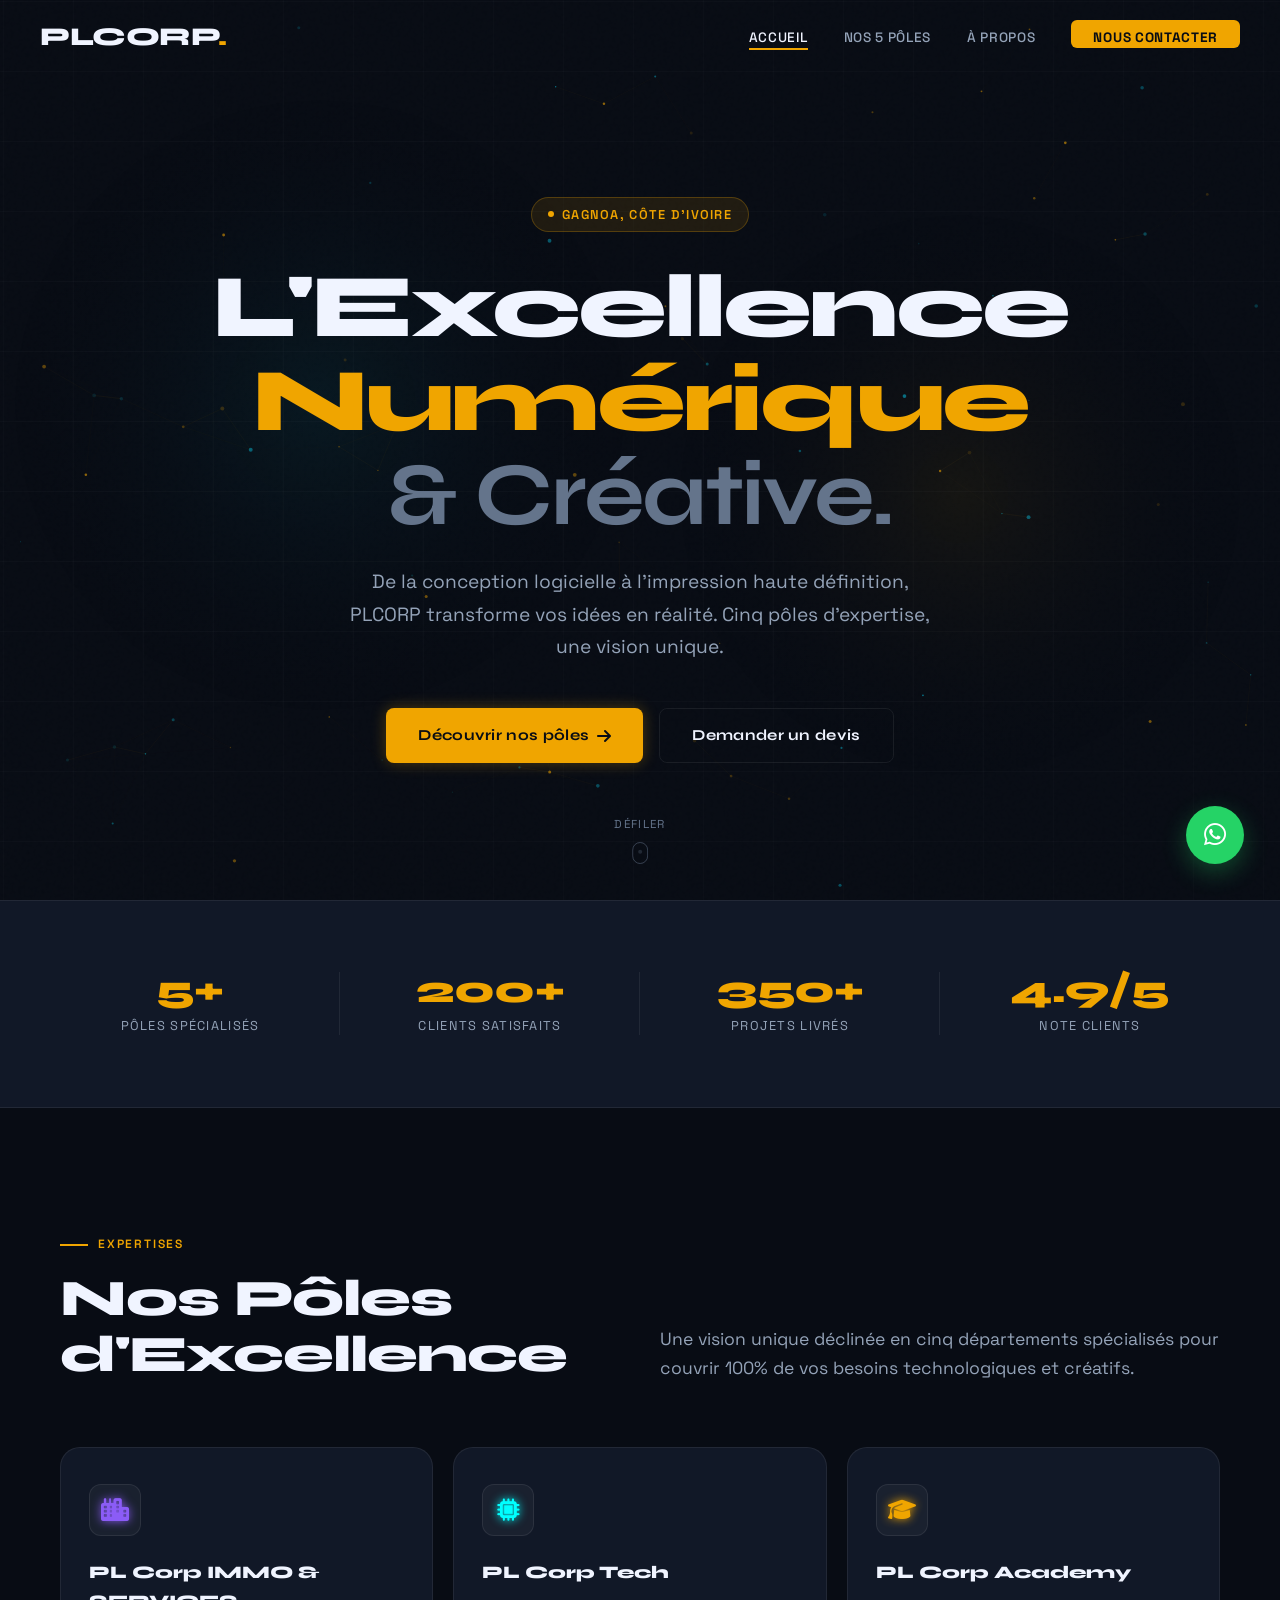
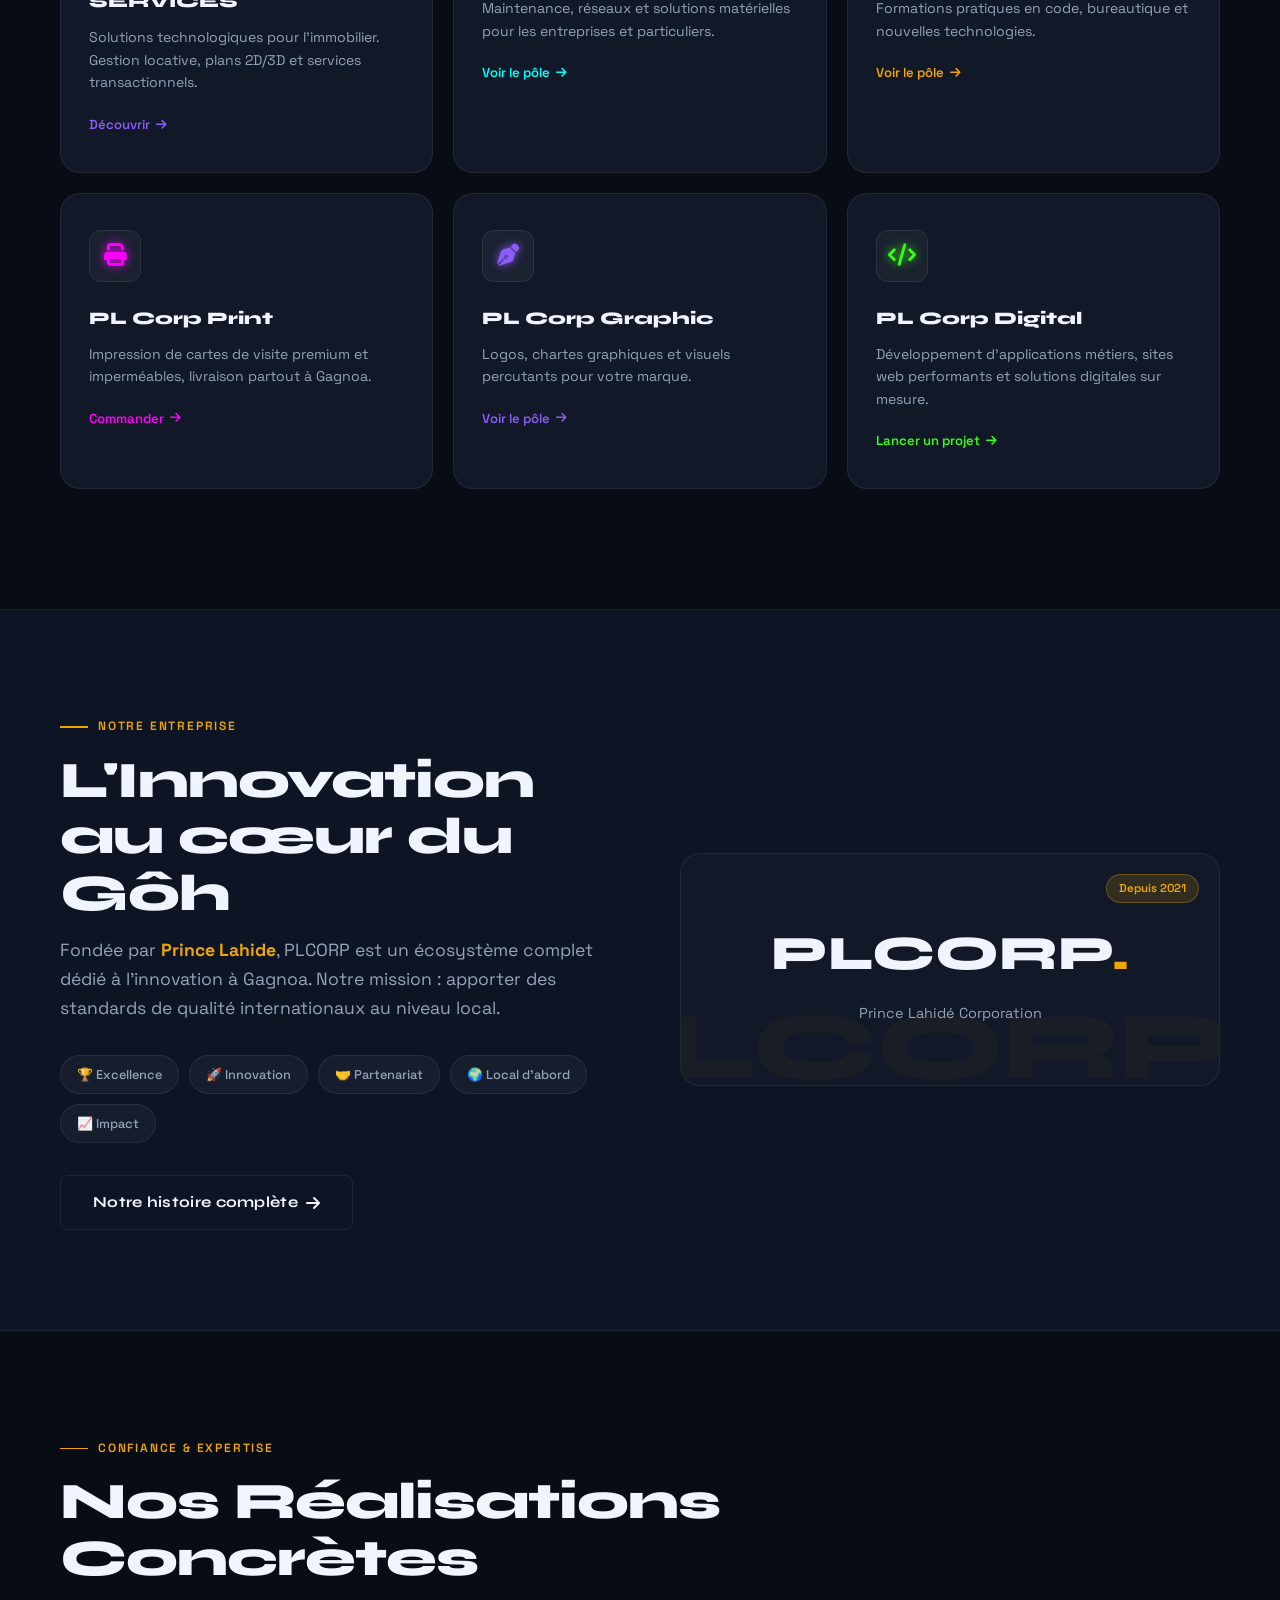
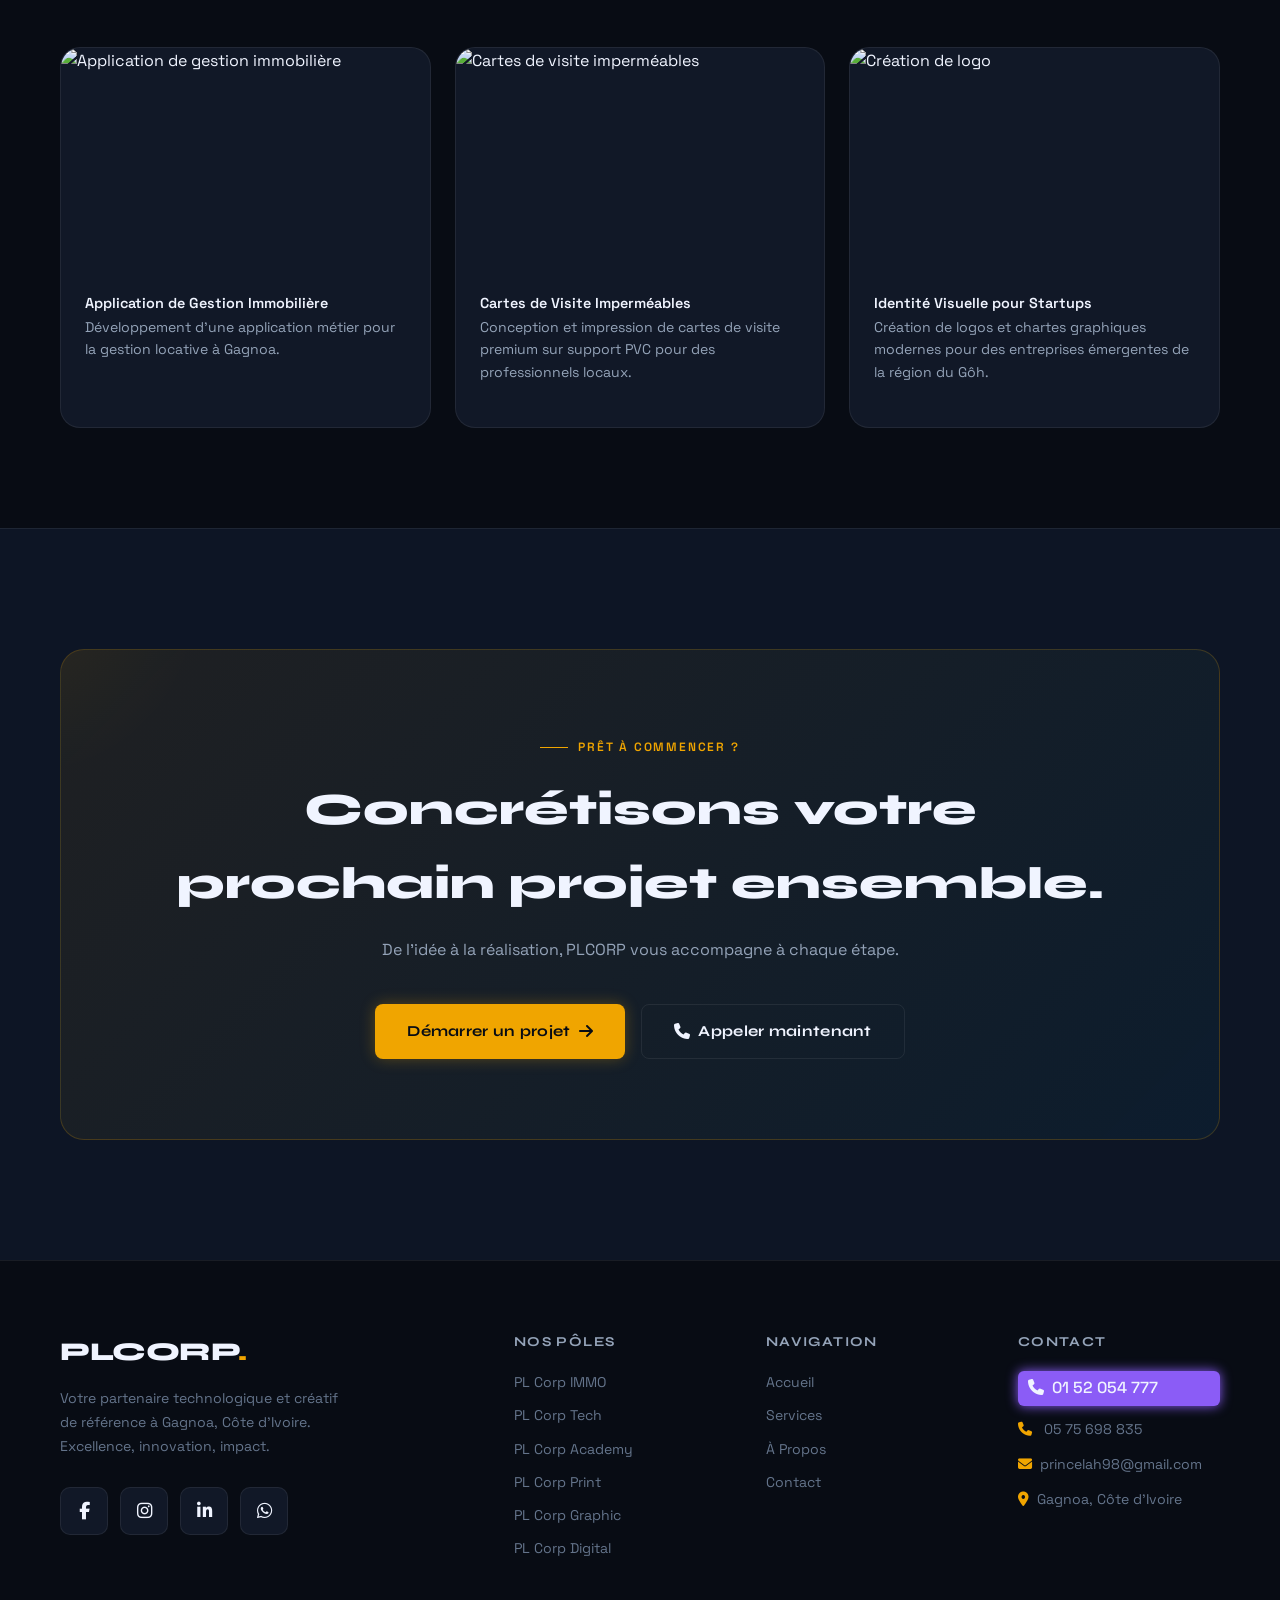
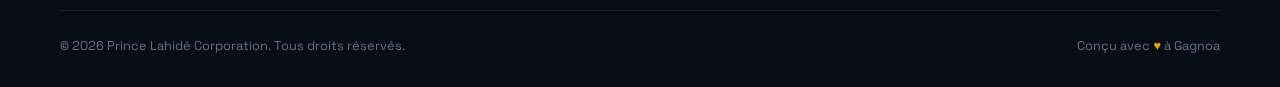
==== commit 64b79524: "fix(ui): Améliore les perfs et corrige le menu mobile" ====
--- a/index.html
+++ b/index.html
@@ -7,17 +7,12 @@
     <meta http-equiv="X-UA-Compatible" content="IE=edge">
     <title>PLCORP — L'Excellence Numérique & Créative</title>
     <meta name="description" content="PLCORP, votre partenaire technologique à Gagnoa. Développement web, impression, design graphique, formations et maintenance informatique.">
+    <link rel="stylesheet" href="https://cdnjs.cloudflare.com/ajax/libs/font-awesome/6.5.0/css/all.min.css">
     <link rel="stylesheet" href="assets/css/style.css">
     <link href="https://fonts.googleapis.com/css2?family=Syne:wght@400;700;800&family=Space+Grotesk:wght@300;400;500;600&display=swap" rel="stylesheet">
 </head>
 
 <body>
-
-    <!-- Cursor -->
-    <div id="cursor">
-        <div id="cursor-dot"></div>
-    </div>
-    <div id="cursor-ring"></div>
 
     <!-- Page transition overlay -->
     <div id="page-transition"></div>
@@ -63,12 +58,8 @@
                 De la conception logicielle à l'impression haute définition, PLCORP transforme vos idées en réalité. Cinq pôles d'expertise, une vision unique.
             </p>
             <div class="hero-actions">
-                <a href="services.html" class="btn btn-gold">
-        Découvrir nos pôles <i class="fas fa-arrow-right"></i>
-      </a>
-                <a href="contact.html" class="btn btn-outline">
-        Demander un devis
-      </a>
+                <a href="services.html" class="btn btn-gold">Découvrir nos pôles <i class="fas fa-arrow-right"></i></a>
+                <a href="contact.html" class="btn btn-outline">Demander un devis</a>
             </div>
         </div>
         <div class="hero-scroll">
@@ -119,16 +110,24 @@
             </div>
 
             <div class="poles-grid">
+                <!-- IMMO -->
+                <div class="pole-card immo reveal reveal-delay-1">
+                    <div class="pole-glow"></div>
+                    <div class="pole-icon"><i class="fas fa-city"></i></div>
+                    <div class="pole-name">PL Corp IMMO & SERVICES</div>
+                    <p class="pole-desc">Solutions technologiques pour l'immobilier. Gestion locative, plans 2D/3D et services transactionnels.</p>
+                    <a href="services.html#immo" class="pole-link">Découvrir <i class="fas fa-arrow-right"></i></a>
+                </div>
                 <!-- Tech -->
-                <div class="pole-card tech reveal reveal-delay-1">
+                <div class="pole-card tech reveal reveal-delay-2">
                     <div class="pole-glow"></div>
                     <div class="pole-icon"><i class="fas fa-microchip"></i></div>
                     <div class="pole-name">PL Corp Tech</div>
-                    <p class="pole-desc">Maintenance préventive, réseaux et solutions matérielles pour vos équipements.</p>
+                    <p class="pole-desc">Maintenance, réseaux et solutions matérielles pour les entreprises et particuliers.</p>
                     <a href="services.html#tech" class="pole-link">Voir le pôle <i class="fas fa-arrow-right"></i></a>
                 </div>
                 <!-- Academy -->
-                <div class="pole-card academy reveal reveal-delay-2">
+                <div class="pole-card academy reveal reveal-delay-3">
                     <div class="pole-glow"></div>
                     <div class="pole-icon"><i class="fas fa-graduation-cap"></i></div>
                     <div class="pole-name">PL Corp Academy</div>
@@ -136,27 +135,27 @@
                     <a href="services.html#academy" class="pole-link">Voir le pôle <i class="fas fa-arrow-right"></i></a>
                 </div>
                 <!-- Print -->
-                <div class="pole-card print reveal reveal-delay-3">
+                <div class="pole-card print reveal reveal-delay-4">
                     <div class="pole-glow"></div>
                     <div class="pole-icon"><i class="fas fa-print"></i></div>
                     <div class="pole-name">PL Corp Print</div>
-                    <p class="pole-desc">Impression tous supports : bâches, cartes, textiles en haute définition.</p>
+                    <p class="pole-desc">Impression de cartes de visite premium et imperméables, livraison partout à Gagnoa.</p>
                     <a href="services.html#print" class="pole-link">Commander <i class="fas fa-arrow-right"></i></a>
                 </div>
                 <!-- Graphic -->
-                <div class="pole-card graphic reveal reveal-delay-4">
+                <div class="pole-card graphic reveal reveal-delay-5">
                     <div class="pole-glow"></div>
                     <div class="pole-icon"><i class="fas fa-pen-nib"></i></div>
                     <div class="pole-name">PL Corp Graphic</div>
                     <p class="pole-desc">Logos, chartes graphiques et visuels percutants pour votre marque.</p>
-                    <a href="services.html#graphic" class="pole-link">Portfolio <i class="fas fa-arrow-right"></i></a>
+                    <a href="services.html#graphic" class="pole-link">Voir le pôle <i class="fas fa-arrow-right"></i></a>
                 </div>
                 <!-- Digital -->
-                <div class="pole-card digital reveal reveal-delay-5">
+                <div class="pole-card digital reveal reveal-delay-6">
                     <div class="pole-glow"></div>
                     <div class="pole-icon"><i class="fas fa-code"></i></div>
                     <div class="pole-name">PL Corp Digital</div>
-                    <p class="pole-desc">Développement web, apps mobiles et solutions digitales sur mesure.</p>
+                    <p class="pole-desc">Développement d'applications métiers, sites web performants et solutions digitales sur mesure.</p>
                     <a href="services.html#digital" class="pole-link">Lancer un projet <i class="fas fa-arrow-right"></i></a>
                 </div>
             </div>
@@ -168,7 +167,7 @@
         <div class="container">
             <div class="about-teaser-grid">
                 <div>
-                    <div class="section-label reveal">Notre Histoire</div>
+                    <div class="section-label reveal">Notre Entreprise</div>
                     <h2 class="section-title reveal reveal-delay-1">L'Innovation<br>au cœur du Gôh</h2>
                     <p class="section-sub reveal reveal-delay-2" style="margin-bottom:32px;">
                         Fondée par <strong style="color:var(--gold)">Prince Lahide</strong>, PLCORP est un écosystème complet dédié à l'innovation à Gagnoa. Notre mission : apporter des standards de qualité internationaux au niveau local.
@@ -195,43 +194,31 @@
         </div>
     </section>
 
-    <!-- ===================== TESTIMONIALS ===================== -->
-    <section id="testimonials">
-        <div class="container">
-            <div class="section-label reveal">Témoignages</div>
-            <h2 class="section-title reveal reveal-delay-1">Ils nous font<br>confiance</h2>
-            <div class="testimonials-track">
-                <div class="testimonial-card reveal reveal-delay-1">
-                    <div class="tc-stars">★★★★★</div>
-                    <p class="tc-quote">"PLCORP a conçu notre site web en un temps record. Le résultat dépasse toutes nos attentes — professionnel, rapide et parfaitement adapté à notre image."</p>
-                    <div class="tc-author">
-                        <div class="tc-avatar">KD</div>
-                        <div>
-                            <div class="tc-name">Konan Didier</div>
-                            <div class="tc-role">Directeur, Cabinet KD Conseil</div>
-                        </div>
-                    </div>
-                </div>
-                <div class="testimonial-card reveal reveal-delay-2">
-                    <div class="tc-stars">★★★★★</div>
-                    <p class="tc-quote">"Les formations dispensées par PL Corp Academy ont permis à mon équipe de monter en compétences. Pedagogie exceptionnelle et très pratique."</p>
-                    <div class="tc-author">
-                        <div class="tc-avatar">AB</div>
-                        <div>
-                            <div class="tc-name">Aya Brou</div>
-                            <div class="tc-role">Responsable RH, Entreprise Gagnoa</div>
-                        </div>
-                    </div>
-                </div>
-                <div class="testimonial-card reveal reveal-delay-3">
-                    <div class="tc-stars">★★★★★</div>
-                    <p class="tc-quote">"Notre identité visuelle a été entièrement repensée par PL Corp Graphic. Qualité d'impression irréprochable, délais respectés. Je recommande vivement."</p>
-                    <div class="tc-author">
-                        <div class="tc-avatar">MO</div>
-                        <div>
-                            <div class="tc-name">Moussa Ouattara</div>
-                            <div class="tc-role">Gérant, Boutique Mode Gagnoa</div>
-                        </div>
+    <!-- ===================== REALISATIONS ===================== -->
+    <section id="realisations">
+        <div class="container">
+            <div class="section-label reveal">Confiance & Expertise</div>
+            <h2 class="section-title reveal reveal-delay-1">Nos Réalisations<br>Concrètes</h2>
+            <div class="realisations-grid">
+                <div class="realisation-card reveal reveal-delay-1">
+                    <img src="https://placehold.co/600x400/111827/00FFFF/png?text=PL-IMMO+App" alt="Application de gestion immobilière">
+                    <div class="realisation-content">
+                        <div class="realisation-title">Application de Gestion Immobilière</div>
+                        <p class="pole-desc">Développement d'une application métier pour la gestion locative à Gagnoa.</p>
+                    </div>
+                </div>
+                <div class="realisation-card reveal reveal-delay-2">
+                    <img src="https://placehold.co/600x400/111827/FF00FF/png?text=Cartes+PVC" alt="Cartes de visite imperméables">
+                    <div class="realisation-content">
+                        <div class="realisation-title">Cartes de Visite Imperméables</div>
+                        <p class="pole-desc">Conception et impression de cartes de visite premium sur support PVC pour des professionnels locaux.</p>
+                    </div>
+                </div>
+                <div class="realisation-card reveal reveal-delay-3">
+                    <img src="https://placehold.co/600x400/111827/39FF14/png?text=Logo+Design" alt="Création de logo">
+                    <div class="realisation-content">
+                        <div class="realisation-title">Identité Visuelle pour Startups</div>
+                        <p class="pole-desc">Création de logos et chartes graphiques modernes pour des entreprises émergentes de la région du Gôh.</p>
                     </div>
                 </div>
             </div>
@@ -270,6 +257,7 @@
                 <div>
                     <div class="footer-col-title">Nos Pôles</div>
                     <div class="footer-links">
+                        <a href="services.html#immo">PL Corp IMMO</a>
                         <a href="services.html#tech">PL Corp Tech</a>
                         <a href="services.html#academy">PL Corp Academy</a>
                         <a href="services.html#print">PL Corp Print</a>
@@ -289,8 +277,8 @@
                 <div>
                     <div class="footer-col-title">Contact</div>
                     <div class="footer-links" style="gap:12px;">
-                        <span style="color:var(--muted);font-size:.88rem;"><i class="fas fa-phone" style="color:var(--gold);margin-right:8px;"></i>01 52 054 777</span>
-                        <span style="color:var(--muted);font-size:.88rem;"><i class="fas fa-phone" style="color:var(--gold);margin-right:8px;"></i>05 75 698 835</span>
+                        <span class="footer-phone-highlight"><i class="fas fa-phone" style="margin-right:8px;"></i>01 52 054 777</span>
+                        <span style="color:var(--muted);font-size:.88rem;"><i class="fas fa-phone" style="color:var(--gold);margin-right:8px;"></i> 05 75 698 835</span>
                         <span style="color:var(--muted);font-size:.88rem;"><i class="fas fa-envelope" style="color:var(--gold);margin-right:8px;"></i>princelah98@gmail.com</span>
                         <span style="color:var(--muted);font-size:.88rem;"><i class="fas fa-map-marker-alt" style="color:var(--gold);margin-right:8px;"></i>Gagnoa, Côte d'Ivoire</span>
                     </div>
--- a/assets/css/style.css
+++ b/assets/css/style.css
@@ -13,12 +13,11 @@
     --bg-card: #111827;
     --bg-glass: rgba(17, 24, 39, 0.6);
     --border: rgba(255, 255, 255, 0.07);
-    --gold: #F0A500;
+    --gold: #F0A500; /* Maintained for specific elements */
     --gold-dim: #A37000;
-    --cyan: #06B6D4;
-    --cyan-dim: #0E7490;
-    --magenta: #E840EF;
-    --green: #10B981;
+    --cyan: #00FFFF;
+    --magenta: #FF00FF;
+    --green: #39FF14;
     --violet: #8B5CF6;
     --text: #F0F4FF;
     --muted: #64748B;
@@ -53,7 +52,6 @@
     font-family: var(--font-body);
     line-height: 1.65;
     overflow-x: hidden;
-    cursor: none;
 }
 
 a {
@@ -316,18 +314,19 @@
     font-size: 0.95rem;
     letter-spacing: 0.02em;
     transition: var(--transition);
-    cursor: none;
     border: none;
 }
 
 .btn-gold {
     background: var(--gold);
     color: var(--bg);
+    box-shadow: 0 0 15px rgba(240, 165, 0, 0.3);
 }
 
 .btn-gold:hover {
     background: #fff;
     transform: translateY(-2px);
+    box-shadow: 0 0 20px rgba(255, 255, 255, 0.5), 0 4px 15px rgba(255, 255, 255, 0.2);
 }
 
 .btn-outline {
@@ -339,6 +338,7 @@
 .btn-outline:hover {
     border-color: var(--gold);
     color: var(--gold);
+    box-shadow: 0 0 15px rgba(240, 165, 0, 0.4);
     transform: translateY(-2px);
 }
 
@@ -407,6 +407,9 @@
     position: absolute;
     inset: 0;
     z-index: 0;
+    width: 100%;
+    height: 100%;
+    
 }
 
 .hero-inner {
@@ -595,7 +598,7 @@
 
 .poles-grid {
     display: grid;
-    grid-template-columns: repeat(5, 1fr);
+    grid-template-columns: repeat(3, 1fr);
     gap: 20px;
 }
 
@@ -625,7 +628,8 @@
 
 .pole-card:hover {
     transform: translateY(-8px);
-    border-color: var(--accent);
+    border-color: rgba(255, 255, 255, 0.2);
+    box-shadow: 0 0 20px var(--accent), 0 0 30px var(--accent) inset;
 }
 
 .pole-card:hover::before {
@@ -633,7 +637,7 @@
 }
 
 .pole-card:hover .pole-glow {
-    opacity: 0.08;
+    opacity: 0.12;
     transform: scale(1.2);
 }
 
@@ -660,6 +664,7 @@
     justify-content: center;
     font-size: 1.4rem;
     margin-bottom: 22px;
+    text-shadow: 0 0 10px var(--accent);
     color: var(--accent);
 }
 
@@ -711,6 +716,10 @@
 }
 
 .pole-card.graphic {
+    --accent: var(--violet);
+}
+
+.pole-card.immo {
     --accent: var(--violet);
 }
 
@@ -809,76 +818,46 @@
 }
 
 
-/* --- TESTIMONIALS --- */
-
-#testimonials {
+/* --- REALISATIONS (formerly Testimonials) --- */
+
+#realisations {
     padding: 100px 0;
 }
 
-.testimonials-track {
+.realisations-grid {
     display: grid;
-    grid-template-columns: repeat(3, 1fr);
+    grid-template-columns: repeat(auto-fit, minmax(320px, 1fr));
     gap: 24px;
     margin-top: 60px;
 }
 
-.testimonial-card {
+.realisation-card {
     background: var(--bg-card);
     border: 1px solid var(--border);
     border-radius: var(--radius-lg);
-    padding: 36px;
     transition: var(--transition);
-}
-
-.testimonial-card:hover {
-    border-color: rgba(240, 165, 0, 0.3);
-    transform: translateY(-4px);
-}
-
-.tc-stars {
-    color: var(--gold);
-    font-size: 0.9rem;
-    margin-bottom: 18px;
-    letter-spacing: 2px;
-}
-
-.tc-quote {
-    color: var(--muted-2);
-    font-size: 0.95rem;
-    line-height: 1.75;
-    margin-bottom: 24px;
-    font-style: italic;
-}
-
-.tc-author {
-    display: flex;
-    align-items: center;
-    gap: 14px;
-}
-
-.tc-avatar {
-    width: 44px;
-    height: 44px;
-    border-radius: 50%;
-    background: linear-gradient(135deg, var(--gold-dim), var(--gold));
-    display: flex;
-    align-items: center;
-    justify-content: center;
-    font-family: var(--font-title);
-    font-size: 1rem;
-    font-weight: 800;
-    color: var(--bg);
-    flex-shrink: 0;
-}
-
-.tc-name {
+    overflow: hidden;
+}
+
+.realisation-card:hover {
+    transform: translateY(-6px);
+    border-color: var(--cyan);
+    box-shadow: 0 0 20px rgba(0, 255, 255, 0.3);
+}
+
+.realisation-card img {
+    width: 100%;
+    height: 220px;
+    object-fit: cover;
+}
+
+.realisation-content {
+    padding: 24px;
+}
+
+.realisation-title {
     font-weight: 600;
     font-size: 0.9rem;
-}
-
-.tc-role {
-    color: var(--muted);
-    font-size: 0.78rem;
 }
 
 
@@ -999,6 +978,7 @@
 
 .service-row:hover {
     border-color: var(--row-accent);
+    box-shadow: 0 0 25px var(--row-accent);
     transform: translateY(-4px);
 }
 
@@ -1014,6 +994,7 @@
     border: 1px solid rgba(255, 255, 255, 0.05);
     position: relative;
     overflow: hidden;
+    text-shadow: 0 0 15px var(--row-accent);
 }
 
 .srv-icon-bg {
@@ -1075,13 +1056,16 @@
     font-weight: 600;
     font-size: 0.88rem;
     transition: var(--transition);
-    cursor: none;
 }
 
 .btn-service:hover {
     background: var(--row-accent);
     color: var(--bg);
 }
+.btn-service:hover i {
+    transform: translateX(4px);
+}
+
 
 .btn-service i {
     font-size: 0.8rem;
@@ -1105,6 +1089,10 @@
 
 .service-row.digital-row {
     --row-accent: var(--green);
+}
+
+.service-row.immo-row {
+    --row-accent: var(--violet);
 }
 
 
@@ -1367,7 +1355,6 @@
     font-size: 0.95rem;
     outline: none;
     transition: border-color 0.3s, box-shadow 0.3s;
-    cursor: none;
 }
 
 input:focus,
@@ -1408,7 +1395,6 @@
     font-family: var(--font-title);
     font-size: 1rem;
     font-weight: 800;
-    cursor: none;
     transition: var(--transition);
     display: flex;
     align-items: center;
@@ -1475,6 +1461,7 @@
 
 .info-item:hover {
     border-color: rgba(240, 165, 0, 0.3);
+    box-shadow: 0 0 10px rgba(240, 165, 0, 0.15);
 }
 
 .info-icon {
@@ -1487,6 +1474,7 @@
     justify-content: center;
     color: var(--gold);
     font-size: 1rem;
+    text-shadow: 0 0 8px var(--gold);
     flex-shrink: 0;
 }
 
@@ -1520,12 +1508,12 @@
     justify-content: center;
     font-size: 1.1rem;
     transition: var(--transition);
-    cursor: none;
 }
 
 .social-btn:hover {
     border-color: var(--gold);
     color: var(--gold);
+    box-shadow: 0 0 15px var(--gold);
     transform: translateY(-3px);
 }
 
@@ -1623,6 +1611,16 @@
     color: var(--muted);
     font-size: 0.8rem;
 }
+.footer-phone-highlight {
+    background: var(--violet);
+    color: var(--text) !important;
+    padding: 4px 10px;
+    border-radius: 6px;
+    display: inline-block;
+    font-weight: 500;
+    box-shadow: 0 0 12px var(--violet);
+}
+
 
 .footer-bottom a {
     color: var(--muted);
@@ -1639,7 +1637,7 @@
 
 @media (max-width: 1100px) {
     .poles-grid {
-        grid-template-columns: repeat(3, 1fr);
+        grid-template-columns: repeat(2, 1fr);
     }
     .footer-grid {
         grid-template-columns: 1fr 1fr;
@@ -1657,9 +1655,6 @@
         display: none;
     }
     .about-teaser-grid {
-        grid-template-columns: 1fr;
-    }
-    .testimonials-track {
         grid-template-columns: 1fr;
     }
     .story-grid {
@@ -1708,7 +1703,7 @@
         display: flex;
     }
     .poles-grid {
-        grid-template-columns: 1fr 1fr;
+        grid-template-columns: 1fr;
     }
     .hero-title {
         font-size: 2.4rem;
@@ -1724,13 +1719,6 @@
     }
     .cta-box {
         padding: 48px 24px;
-    }
-    body {
-        cursor: auto;
-    }
-    #cursor,
-    #cursor-ring {
-        display: none;
     }
     #navbar {
         padding: 0 20px;
@@ -1746,7 +1734,7 @@
     inset: 0;
     background: rgba(8, 12, 20, 0.97);
     backdrop-filter: blur(20px);
-    z-index: 490;
+    z-index: 9000;
     flex-direction: column;
     align-items: center;
     justify-content: center;
@@ -1755,11 +1743,16 @@
 
 .mobile-nav.open {
     display: flex;
+    flex-direction: column;
+    align-items: center;
+    justify-content: center;
+    gap: 28px
+    
 }
 
 .mobile-nav a {
     font-family: var(--font-title);
-    font-size: 2rem;
+    font-size: 1.5rem;
     font-weight: 800;
     color: var(--muted-2);
     transition: color 0.3s;
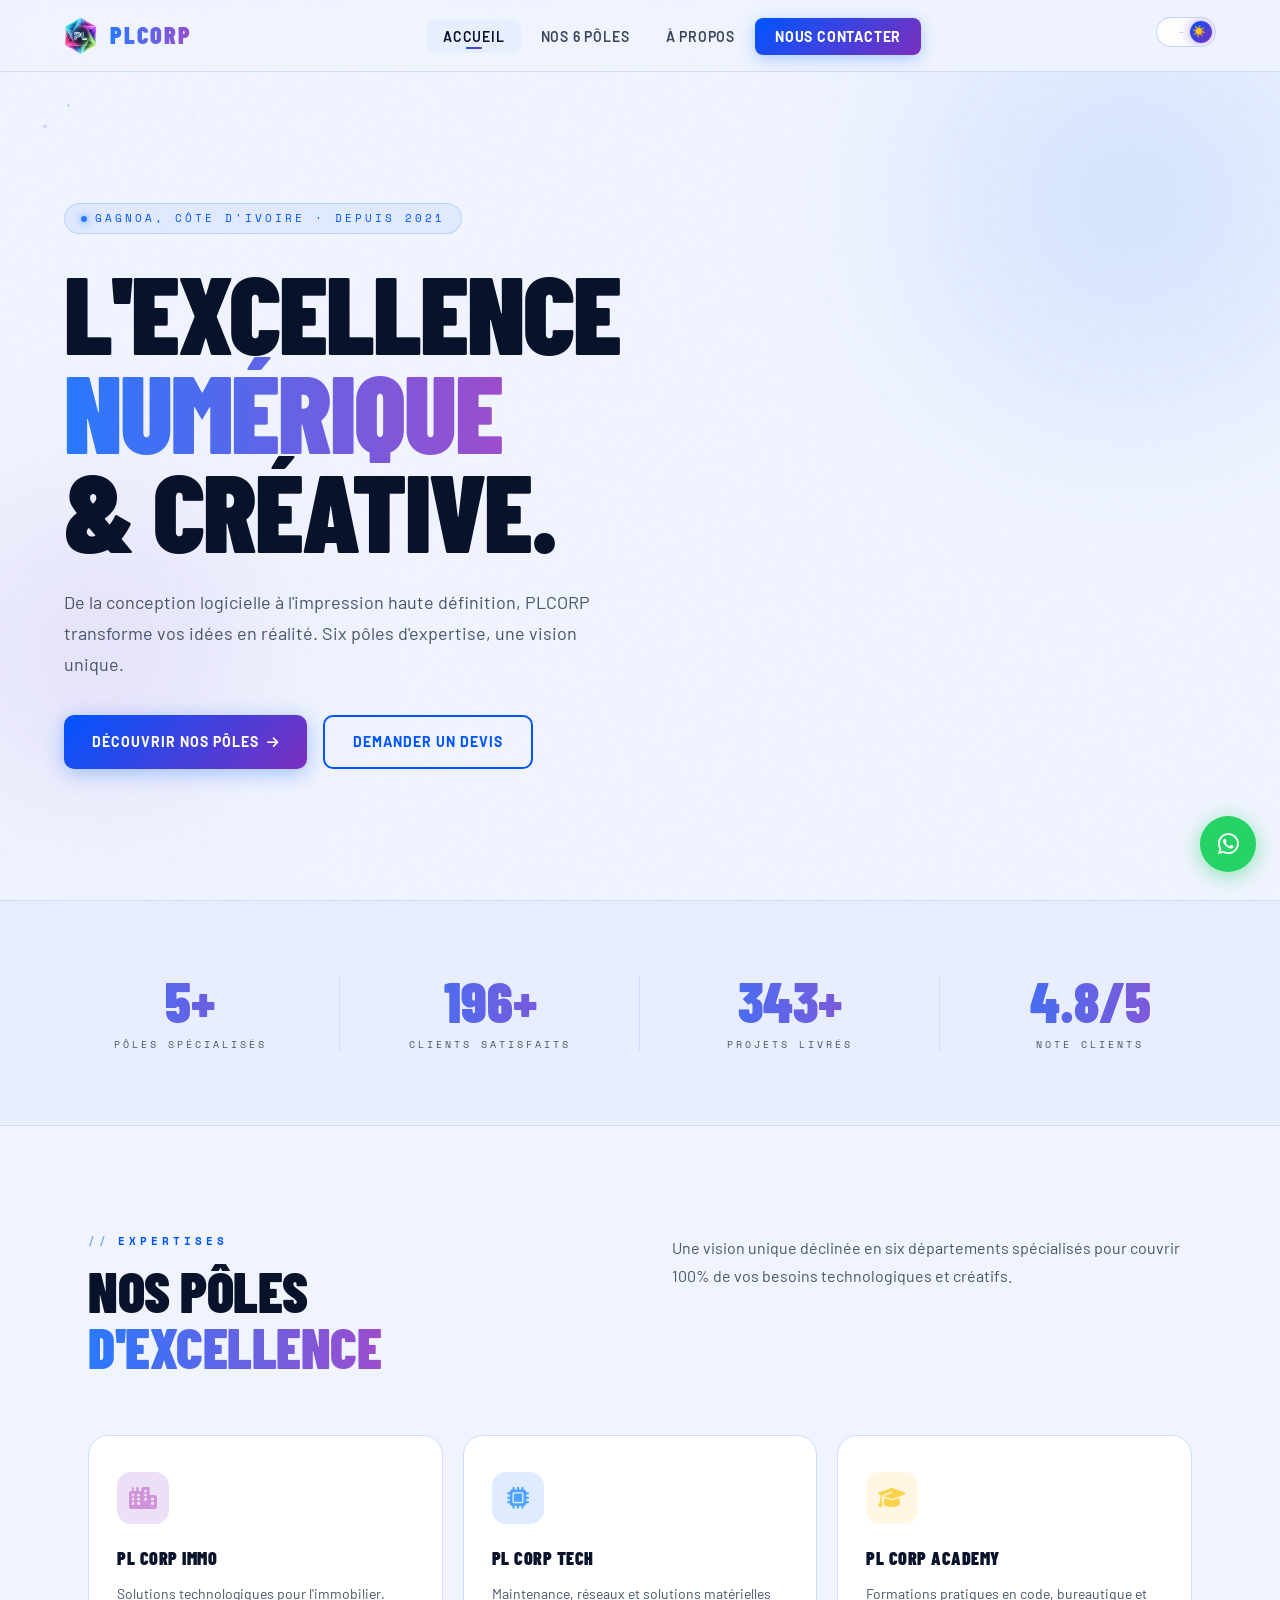
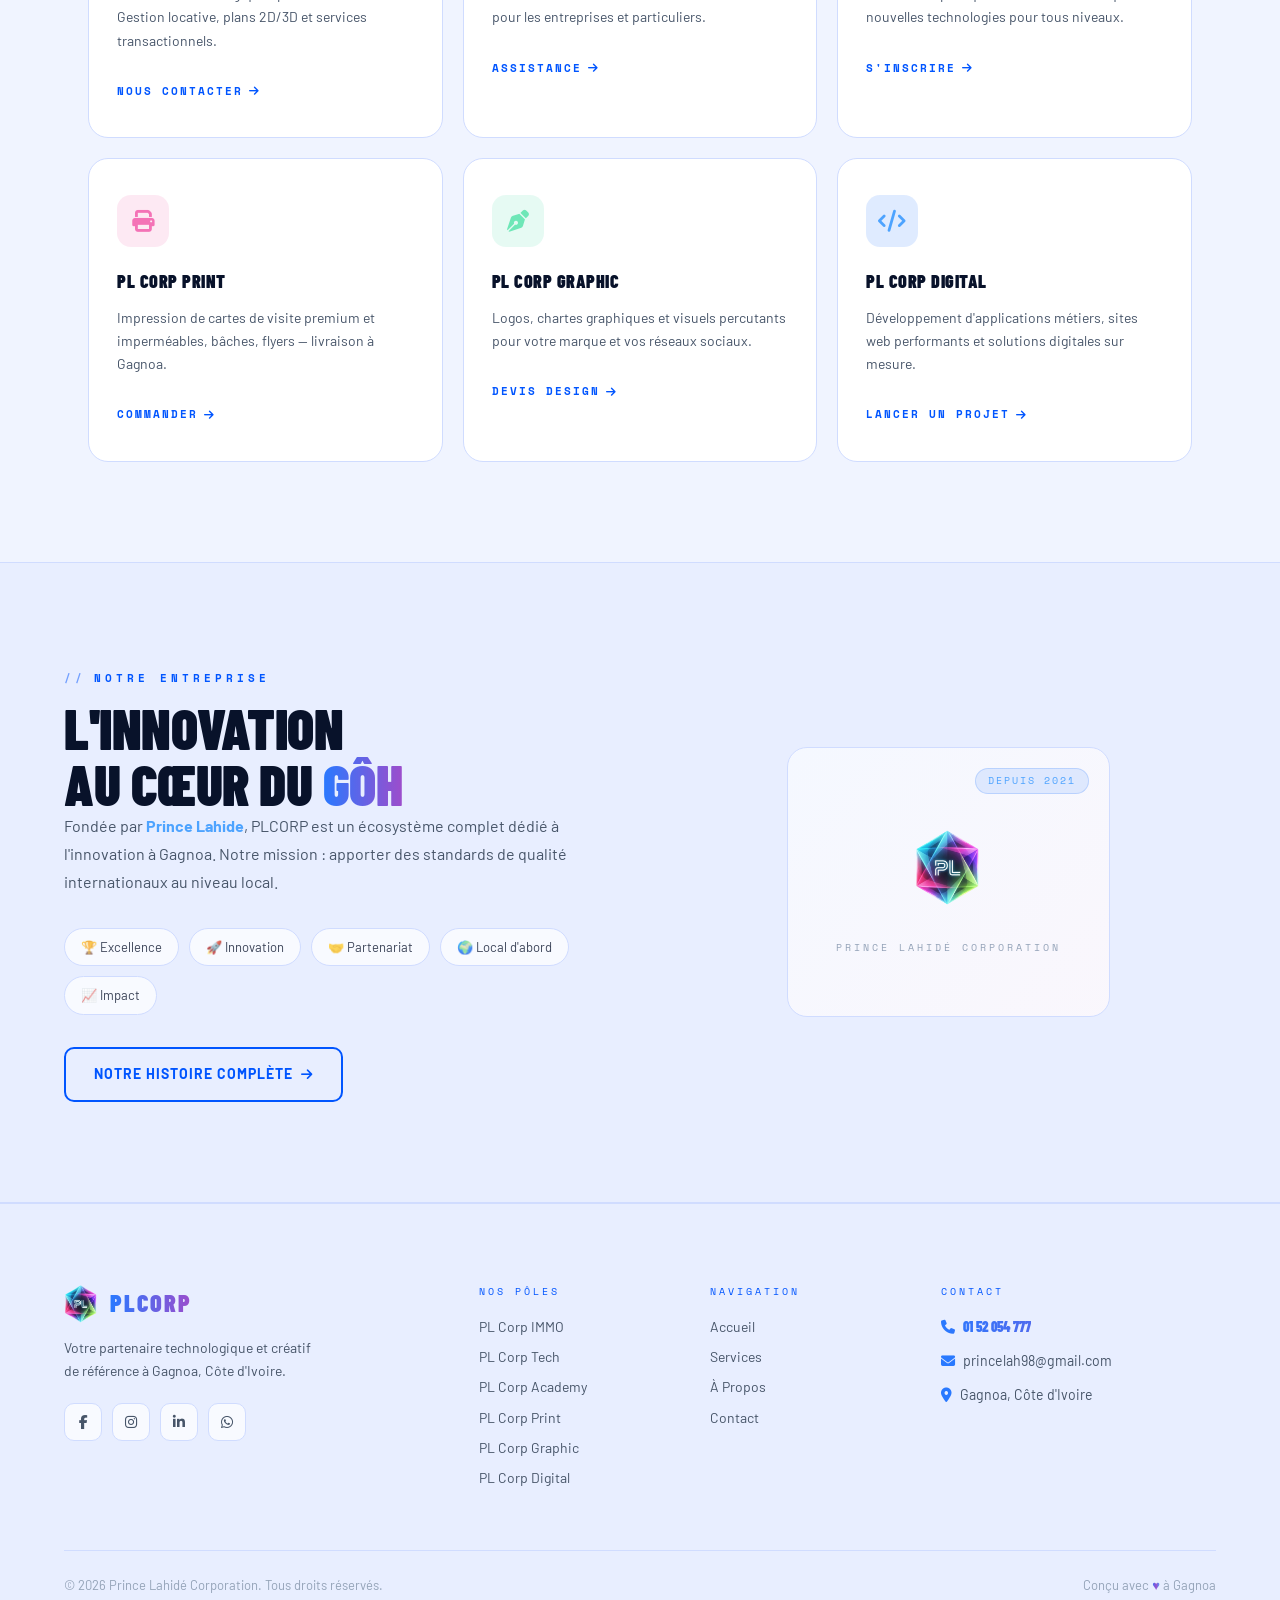
==== commit 37a1ffc2: "Mise à jour : changements effectués sur le site" ====
--- a/index.html
+++ b/index.html
@@ -1,302 +1,270 @@
 <!DOCTYPE html>
-<html lang="fr">
-
+<html lang="fr" data-theme="light">
 <head>
-    <meta charset="UTF-8">
-    <meta name="viewport" content="width=device-width, initial-scale=1.0">
-    <meta http-equiv="X-UA-Compatible" content="IE=edge">
-    <title>PLCORP — L'Excellence Numérique & Créative</title>
-    <meta name="description" content="PLCORP, votre partenaire technologique à Gagnoa. Développement web, impression, design graphique, formations et maintenance informatique.">
-    <link rel="stylesheet" href="https://cdnjs.cloudflare.com/ajax/libs/font-awesome/6.5.0/css/all.min.css">
-    <link rel="stylesheet" href="assets/css/style.css">
-    <link href="https://fonts.googleapis.com/css2?family=Syne:wght@400;700;800&family=Space+Grotesk:wght@300;400;500;600&display=swap" rel="stylesheet">
+  <meta charset="UTF-8">
+  <meta name="viewport" content="width=device-width, initial-scale=1.0">
+  <meta http-equiv="X-UA-Compatible" content="IE=edge">
+  <title>PLCORP — Solutions Numériques & Créatives à Gagnoa</title>
+  <meta name="description" content="PLCORP, votre partenaire technologique à Gagnoa. Développement web, impression, design graphique, formations et maintenance informatique.">
+
+  <!-- SEO & Social Sharing (Open Graph / Twitter) -->
+  <meta property="og:title" content="PLCORP — Solutions Numériques & Créatives à Gagnoa">
+  <meta property="og:description" content="Votre partenaire technologique pour le développement web, l'impression, le design, les formations et la maintenance à Gagnoa.">
+  <meta property="og:image" content="https://www.plcorp.ci/assets/img/logo.png">
+  <meta property="og:url" content="https://www.plcorp.ci">
+  <meta property="og:type" content="website">
+  <meta name="twitter:card" content="summary_large_image">
+  <meta name="twitter:title" content="PLCORP — Solutions Numériques & Créatives à Gagnoa">
+  <meta name="twitter:description" content="Votre partenaire technologique pour le développement web, l'impression, le design, les formations et la maintenance à Gagnoa.">
+  <meta name="twitter:image" content="https://www.plcorp.ci/assets/img/logo.png">
+
+  <link rel="stylesheet" href="https://cdnjs.cloudflare.com/ajax/libs/font-awesome/6.5.0/css/all.min.css">
+  <link rel="stylesheet" href="assets/css/style.css">
+  <link rel="icon" href="assets/img/logo.png" type="image/png">
+  <link rel="preconnect" href="https://fonts.googleapis.com">
+  <link rel="preconnect" href="https://fonts.gstatic.com" crossorigin>
+  <link href="https://fonts.googleapis.com/css2?family=Barlow+Condensed:wght@700;900&family=Barlow:wght@400;500;600;700&family=Space+Mono:wght@400;700&display=swap" rel="stylesheet">
+  <script>
+    // Apply theme immediately to prevent FOUC
+    (function(){
+      var t = localStorage.getItem('plcorp-theme') || 'light';
+      document.documentElement.setAttribute('data-theme', t);
+    })();
+  </script>
 </head>
-
 <body>
 
-    <!-- Page transition overlay -->
-    <div id="page-transition"></div>
-
-    <!-- Mobile Nav -->
-    <nav class="mobile-nav" aria-label="Mobile navigation">
-        <span class="mobile-nav-close" aria-label="Fermer le menu"><i class="fas fa-times"></i></span>
-        <a href="index.html">Accueil</a>
-        <a href="services.html">Nos Pôles</a>
-        <a href="about.html">À Propos</a>
-        <a href="contact.html">Contact</a>
-    </nav>
-
-    <!-- ===================== HEADER ===================== -->
-    <header id="navbar">
-        <nav>
-            <div class="logo">PLCORP<span>.</span></div>
-            <ul class="nav-links">
-                <li><a href="index.html" class="active">Accueil</a></li>
-                <li><a href="services.html">Nos 5 Pôles</a></li>
-                <li><a href="about.html">À Propos</a></li>
-                <li><a href="contact.html" class="btn-nav">Nous contacter</a></li>
-            </ul>
-            <div class="burger" aria-label="Ouvrir le menu">
-                <span></span><span></span><span></span>
-            </div>
-        </nav>
-    </header>
-
-    <!-- ===================== HERO ===================== -->
-    <section id="hero">
-        <canvas id="hero-canvas"></canvas>
-        <div class="hero-inner">
-            <div class="hero-badge">
-                <span>Gagnoa, Côte d'Ivoire</span>
-            </div>
-            <h1 class="hero-title">
-                L'Excellence<br>
-                <span class="gold-word">Numérique</span>
-                <span class="line-2">& Créative.</span>
-            </h1>
-            <p class="hero-desc">
-                De la conception logicielle à l'impression haute définition, PLCORP transforme vos idées en réalité. Cinq pôles d'expertise, une vision unique.
-            </p>
-            <div class="hero-actions">
-                <a href="services.html" class="btn btn-gold">Découvrir nos pôles <i class="fas fa-arrow-right"></i></a>
-                <a href="contact.html" class="btn btn-outline">Demander un devis</a>
-            </div>
-        </div>
-        <div class="hero-scroll">
-            <span>Défiler</span>
-            <svg width="16" height="22" viewBox="0 0 16 22" fill="none">
-      <rect x="0.5" y="0.5" width="15" height="21" rx="7.5" stroke="currentColor"/>
-      <circle cx="8" cy="7" r="2" fill="currentColor">
-        <animate attributeName="cy" values="6;14;6" dur="1.8s" repeatCount="indefinite"/>
-        <animate attributeName="opacity" values="1;0;1" dur="1.8s" repeatCount="indefinite"/>
-      </circle>
-    </svg>
-        </div>
-    </section>
-
-    <!-- ===================== STATS ===================== -->
-    <section id="stats">
-        <div class="stats-grid reveal">
-            <div class="stat-item">
-                <div class="stat-number" data-target="5" data-suffix="+">0+</div>
-                <div class="stat-label">Pôles Spécialisés</div>
-            </div>
-            <div class="stat-item">
-                <div class="stat-number" data-target="200" data-suffix="+">0+</div>
-                <div class="stat-label">Clients Satisfaits</div>
-            </div>
-            <div class="stat-item">
-                <div class="stat-number" data-target="350" data-suffix="+">0+</div>
-                <div class="stat-label">Projets Livrés</div>
-            </div>
-            <div class="stat-item">
-                <div class="stat-number" data-target="4.9" data-suffix="/5" data-float="true">0/5</div>
-                <div class="stat-label">Note Clients</div>
-            </div>
-        </div>
-    </section>
-
-    <!-- ===================== SERVICES OVERVIEW ===================== -->
-    <section id="services-overview">
-        <div class="container">
-            <div class="services-header">
-                <div>
-                    <div class="section-label reveal">Expertises</div>
-                    <h2 class="section-title reveal reveal-delay-1">Nos Pôles<br>d'Excellence</h2>
-                </div>
-                <p class="section-sub reveal reveal-delay-2">
-                    Une vision unique déclinée en cinq départements spécialisés pour couvrir 100% de vos besoins technologiques et créatifs.
-                </p>
-            </div>
-
-            <div class="poles-grid">
-                <!-- IMMO -->
-                <div class="pole-card immo reveal reveal-delay-1">
-                    <div class="pole-glow"></div>
-                    <div class="pole-icon"><i class="fas fa-city"></i></div>
-                    <div class="pole-name">PL Corp IMMO & SERVICES</div>
-                    <p class="pole-desc">Solutions technologiques pour l'immobilier. Gestion locative, plans 2D/3D et services transactionnels.</p>
-                    <a href="services.html#immo" class="pole-link">Découvrir <i class="fas fa-arrow-right"></i></a>
-                </div>
-                <!-- Tech -->
-                <div class="pole-card tech reveal reveal-delay-2">
-                    <div class="pole-glow"></div>
-                    <div class="pole-icon"><i class="fas fa-microchip"></i></div>
-                    <div class="pole-name">PL Corp Tech</div>
-                    <p class="pole-desc">Maintenance, réseaux et solutions matérielles pour les entreprises et particuliers.</p>
-                    <a href="services.html#tech" class="pole-link">Voir le pôle <i class="fas fa-arrow-right"></i></a>
-                </div>
-                <!-- Academy -->
-                <div class="pole-card academy reveal reveal-delay-3">
-                    <div class="pole-glow"></div>
-                    <div class="pole-icon"><i class="fas fa-graduation-cap"></i></div>
-                    <div class="pole-name">PL Corp Academy</div>
-                    <p class="pole-desc">Formations pratiques en code, bureautique et nouvelles technologies.</p>
-                    <a href="services.html#academy" class="pole-link">Voir le pôle <i class="fas fa-arrow-right"></i></a>
-                </div>
-                <!-- Print -->
-                <div class="pole-card print reveal reveal-delay-4">
-                    <div class="pole-glow"></div>
-                    <div class="pole-icon"><i class="fas fa-print"></i></div>
-                    <div class="pole-name">PL Corp Print</div>
-                    <p class="pole-desc">Impression de cartes de visite premium et imperméables, livraison partout à Gagnoa.</p>
-                    <a href="services.html#print" class="pole-link">Commander <i class="fas fa-arrow-right"></i></a>
-                </div>
-                <!-- Graphic -->
-                <div class="pole-card graphic reveal reveal-delay-5">
-                    <div class="pole-glow"></div>
-                    <div class="pole-icon"><i class="fas fa-pen-nib"></i></div>
-                    <div class="pole-name">PL Corp Graphic</div>
-                    <p class="pole-desc">Logos, chartes graphiques et visuels percutants pour votre marque.</p>
-                    <a href="services.html#graphic" class="pole-link">Voir le pôle <i class="fas fa-arrow-right"></i></a>
-                </div>
-                <!-- Digital -->
-                <div class="pole-card digital reveal reveal-delay-6">
-                    <div class="pole-glow"></div>
-                    <div class="pole-icon"><i class="fas fa-code"></i></div>
-                    <div class="pole-name">PL Corp Digital</div>
-                    <p class="pole-desc">Développement d'applications métiers, sites web performants et solutions digitales sur mesure.</p>
-                    <a href="services.html#digital" class="pole-link">Lancer un projet <i class="fas fa-arrow-right"></i></a>
-                </div>
-            </div>
-        </div>
-    </section>
-
-    <!-- ===================== ABOUT TEASER ===================== -->
-    <section id="about-teaser">
-        <div class="container">
-            <div class="about-teaser-grid">
-                <div>
-                    <div class="section-label reveal">Notre Entreprise</div>
-                    <h2 class="section-title reveal reveal-delay-1">L'Innovation<br>au cœur du Gôh</h2>
-                    <p class="section-sub reveal reveal-delay-2" style="margin-bottom:32px;">
-                        Fondée par <strong style="color:var(--gold)">Prince Lahide</strong>, PLCORP est un écosystème complet dédié à l'innovation à Gagnoa. Notre mission : apporter des standards de qualité internationaux au niveau local.
-                    </p>
-                    <div class="about-pills reveal reveal-delay-3">
-                        <span class="pill">🏆 Excellence</span>
-                        <span class="pill">🚀 Innovation</span>
-                        <span class="pill">🤝 Partenariat</span>
-                        <span class="pill">🌍 Local d'abord</span>
-                        <span class="pill">📈 Impact</span>
-                    </div>
-                    <a href="about.html" class="btn btn-outline reveal reveal-delay-4" style="margin-top:32px;">
+<!-- ── MOBILE NAV ── -->
+<nav class="mobile-nav" id="mobile-nav-menu" aria-label="Navigation mobile">
+  <button class="mobile-nav-close" aria-label="Fermer le menu"><i class="fas fa-times"></i></button>
+  <a href="index.html" class="active">Accueil</a>
+  <a href="services.html">Nos 6 Pôles</a>
+  <a href="about.html">À Propos</a>
+  <a href="contact.html">Contact</a>
+</nav>
+
+<!-- ── HEADER ── -->
+<header id="navbar">
+  <nav>
+    <a href="index.html" class="logo"><img src="assets/img/logo.png" alt="Logo PLCORP"><span class="logo-text">PLCORP</span></a>
+    <ul class="nav-links">
+      <li><a href="index.html" class="active">Accueil</a></li>
+      <li><a href="services.html">Nos 6 Pôles</a></li>
+      <li><a href="about.html">À Propos</a></li>
+      <li><a href="contact.html" class="btn-nav">Nous contacter</a></li>
+    </ul>
+    <div class="nav-controls">
+      <!-- Theme Toggle -->
+      <label class="theme-toggle" aria-label="Changer le thème">
+        <input type="checkbox" class="tt-input">
+        <div class="tt-track">
+          <div class="tt-thumb">
+            <span class="tt-icon-dark">🌙</span>
+            <span class="tt-icon-light">☀️</span>
+          </div>
+        </div>
+      </label>
+      <button class="burger" aria-label="Ouvrir le menu" aria-controls="mobile-nav-menu" aria-expanded="false">
+        <span></span><span></span><span></span>
+      </button>
+    </div>
+  </nav>
+</header>
+
+<!-- ── HERO ── -->
+<section id="hero">
+  <canvas id="hero-canvas"></canvas>
+  <div class="hero-blob-1"></div>
+  <div class="hero-blob-2"></div>
+  <div class="hero-inner">
+    <div class="hero-badge">
+      <span>Gagnoa, Côte d'Ivoire · Depuis 2021</span>
+    </div>
+    <h1 class="hero-title">
+      L'Excellence<br>
+      <span class="grad-word">Numérique</span><br>
+      &amp; Créative.
+    </h1>
+    <p class="hero-desc">
+      De la conception logicielle à l'impression haute définition, PLCORP transforme vos idées en réalité. Six pôles d'expertise, une vision unique.
+    </p>
+    <div class="hero-actions">
+      <a href="services.html" class="btn btn-primary">Découvrir nos pôles <i class="fas fa-arrow-right"></i></a>
+      <a href="https://wa.me/2250152054777?text=Bonjour%2C%20je%20viens%20de%20votre%20site%20web%20et%20je%20souhaite%20demander%20un%20devis." class="btn btn-outline" target="_blank">Demander un devis</a>
+    </div>
+  </div>
+</section>
+
+<!-- ── STATS ── -->
+<section id="stats">
+  <div class="stats-grid reveal">
+    <div class="stat-item">
+      <div class="stat-number" data-target="6" data-suffix="+">0+</div>
+      <div class="stat-label">Pôles Spécialisés</div>
+    </div>
+    <div class="stat-item">
+      <div class="stat-number" data-target="200" data-suffix="+">0+</div>
+      <div class="stat-label">Clients Satisfaits</div>
+    </div>
+    <div class="stat-item">
+      <div class="stat-number" data-target="350" data-suffix="+">0+</div>
+      <div class="stat-label">Projets Livrés</div>
+    </div>
+    <div class="stat-item">
+      <div class="stat-number" data-target="4.9" data-suffix="/5" data-float="true">0/5</div>
+      <div class="stat-label">Note Clients</div>
+    </div>
+  </div>
+</section>
+
+<!-- ── SERVICES OVERVIEW ── -->
+<section id="services-overview">
+  <div class="container">
+    <div class="services-header">
+      <div>
+        <div class="section-label reveal">Expertises</div>
+        <h2 class="section-title reveal reveal-delay-1">Nos Pôles<br><span class="grad">d'Excellence</span></h2>
+      </div>
+      <p class="section-sub reveal reveal-delay-2">
+        Une vision unique déclinée en six départements spécialisés pour couvrir 100% de vos besoins technologiques et créatifs.
+      </p>
+    </div>
+
+    <div class="poles-grid">
+      <div class="pole-card immo reveal reveal-delay-1">
+        <div class="pole-glow"></div>
+        <div class="pole-icon"><i class="fas fa-city"></i></div>
+        <div class="pole-name">PL Corp IMMO</div>
+        <p class="pole-desc">Solutions technologiques pour l'immobilier. Gestion locative, plans 2D/3D et services transactionnels.</p>
+        <a href="https://wa.me/2250152054777?text=Bonjour%2C%20je%20viens%20de%20votre%20site%20web%20et%20je%20suis%20int%C3%A9ress%C3%A9%20par%20vos%20services%20IMMO." class="pole-link" target="_blank">Nous contacter <i class="fas fa-arrow-right"></i></a>
+      </div>
+      <div class="pole-card tech reveal reveal-delay-2">
+        <div class="pole-glow"></div>
+        <div class="pole-icon"><i class="fas fa-microchip"></i></div>
+        <div class="pole-name">PL Corp Tech</div>
+        <p class="pole-desc">Maintenance, réseaux et solutions matérielles pour les entreprises et particuliers.</p>
+        <a href="https://wa.me/2250152054777?text=Bonjour%2C%20je%20viens%20de%20votre%20site%20web%20et%20j%27ai%20besoin%20d%27une%20assistance%20Tech." class="pole-link" target="_blank">Assistance <i class="fas fa-arrow-right"></i></a>
+      </div>
+      <div class="pole-card academy reveal reveal-delay-3">
+        <div class="pole-glow"></div>
+        <div class="pole-icon"><i class="fas fa-graduation-cap"></i></div>
+        <div class="pole-name">PL Corp Academy</div>
+        <p class="pole-desc">Formations pratiques en code, bureautique et nouvelles technologies pour tous niveaux.</p>
+        <a href="https://wa.me/2250152054777?text=Bonjour%2C%20je%20viens%20de%20votre%20site%20web%20et%20je%20souhaite%20m%27inscrire%20%C3%A0%20une%20formation." class="pole-link" target="_blank">S'inscrire <i class="fas fa-arrow-right"></i></a>
+      </div>
+      <div class="pole-card print reveal reveal-delay-4">
+        <div class="pole-glow"></div>
+        <div class="pole-icon"><i class="fas fa-print"></i></div>
+        <div class="pole-name">PL Corp Print</div>
+        <p class="pole-desc">Impression de cartes de visite premium et imperméables, bâches, flyers — livraison à Gagnoa.</p>
+        <a href="https://wa.me/2250152054777?text=Bonjour%2C%20je%20viens%20de%20votre%20site%20web%20et%20je%20souhaite%20passer%20une%20commande%20d%27impression." class="pole-link" target="_blank">Commander <i class="fas fa-arrow-right"></i></a>
+      </div>
+      <div class="pole-card graphic reveal reveal-delay-5">
+        <div class="pole-glow"></div>
+        <div class="pole-icon"><i class="fas fa-pen-nib"></i></div>
+        <div class="pole-name">PL Corp Graphic</div>
+        <p class="pole-desc">Logos, chartes graphiques et visuels percutants pour votre marque et vos réseaux sociaux.</p>
+        <a href="https://wa.me/2250152054777?text=Bonjour%2C%20je%20viens%20de%20votre%20site%20web%20et%20je%20souhaite%20un%20devis%20pour%20du%20Design%20Graphique." class="pole-link" target="_blank">Devis Design <i class="fas fa-arrow-right"></i></a>
+      </div>
+      <div class="pole-card digital reveal reveal-delay-6">
+        <div class="pole-glow"></div>
+        <div class="pole-icon"><i class="fas fa-code"></i></div>
+        <div class="pole-name">PL Corp Digital</div>
+        <p class="pole-desc">Développement d'applications métiers, sites web performants et solutions digitales sur mesure.</p>
+        <a href="https://wa.me/2250152054777?text=Bonjour%2C%20je%20viens%20de%20votre%20site%20web%20et%20je%20souhaite%20lancer%20un%20projet%20Web%2FMobile." class="pole-link" target="_blank">Lancer un projet <i class="fas fa-arrow-right"></i></a>
+      </div>
+    </div>
+  </div>
+</section>
+
+<!-- ── ABOUT TEASER ── -->
+<section id="about-teaser">
+  <div class="container">
+    <div class="about-teaser-grid">
+      <div>
+        <div class="section-label reveal">Notre Entreprise</div>
+        <h2 class="section-title reveal reveal-delay-1">L'Innovation<br>au cœur du <span class="grad">Gôh</span></h2>
+        <p class="section-sub reveal reveal-delay-2" style="margin-bottom:32px;">
+          Fondée par <strong style="color:var(--blue-light)">Prince Lahide</strong>, PLCORP est un écosystème complet dédié à l'innovation à Gagnoa. Notre mission : apporter des standards de qualité internationaux au niveau local.
+        </p>
+        <div class="about-pills reveal reveal-delay-3">
+          <span class="pill">🏆 Excellence</span>
+          <span class="pill">🚀 Innovation</span>
+          <span class="pill">🤝 Partenariat</span>
+          <span class="pill">🌍 Local d'abord</span>
+          <span class="pill">📈 Impact</span>
+        </div>
+        <a href="about.html" class="btn btn-outline reveal reveal-delay-4" style="margin-top:32px;">
           Notre histoire complète <i class="fas fa-arrow-right"></i>
         </a>
-                </div>
-                <div class="about-visual reveal reveal-delay-2">
-                    <div class="about-visual-card">
-                        <div class="av-badge">Depuis 2021</div>
-                        <div class="av-logo">PLCORP<span>.</span></div>
-                        <div class="av-tagline">Prince Lahidé Corporation</div>
-                    </div>
-                </div>
-            </div>
-        </div>
-    </section>
-
-    <!-- ===================== REALISATIONS ===================== -->
-    <section id="realisations">
-        <div class="container">
-            <div class="section-label reveal">Confiance & Expertise</div>
-            <h2 class="section-title reveal reveal-delay-1">Nos Réalisations<br>Concrètes</h2>
-            <div class="realisations-grid">
-                <div class="realisation-card reveal reveal-delay-1">
-                    <img src="https://placehold.co/600x400/111827/00FFFF/png?text=PL-IMMO+App" alt="Application de gestion immobilière">
-                    <div class="realisation-content">
-                        <div class="realisation-title">Application de Gestion Immobilière</div>
-                        <p class="pole-desc">Développement d'une application métier pour la gestion locative à Gagnoa.</p>
-                    </div>
-                </div>
-                <div class="realisation-card reveal reveal-delay-2">
-                    <img src="https://placehold.co/600x400/111827/FF00FF/png?text=Cartes+PVC" alt="Cartes de visite imperméables">
-                    <div class="realisation-content">
-                        <div class="realisation-title">Cartes de Visite Imperméables</div>
-                        <p class="pole-desc">Conception et impression de cartes de visite premium sur support PVC pour des professionnels locaux.</p>
-                    </div>
-                </div>
-                <div class="realisation-card reveal reveal-delay-3">
-                    <img src="https://placehold.co/600x400/111827/39FF14/png?text=Logo+Design" alt="Création de logo">
-                    <div class="realisation-content">
-                        <div class="realisation-title">Identité Visuelle pour Startups</div>
-                        <p class="pole-desc">Création de logos et chartes graphiques modernes pour des entreprises émergentes de la région du Gôh.</p>
-                    </div>
-                </div>
-            </div>
-        </div>
-    </section>
-
-    <!-- ===================== CTA ===================== -->
-    <section id="cta-section">
-        <div class="container">
-            <div class="cta-box reveal">
-                <div class="section-label" style="justify-content:center;">Prêt à commencer ?</div>
-                <h2 class="cta-title">Concrétisons votre<br>prochain projet ensemble.</h2>
-                <p class="cta-sub">De l'idée à la réalisation, PLCORP vous accompagne à chaque étape.</p>
-                <div class="cta-actions">
-                    <a href="contact.html" class="btn btn-gold">Démarrer un projet <i class="fas fa-arrow-right"></i></a>
-                    <a href="tel:+2250152054777" class="btn btn-outline"><i class="fas fa-phone"></i> Appeler maintenant</a>
-                </div>
-            </div>
-        </div>
-    </section>
-
-    <!-- ===================== FOOTER ===================== -->
-    <footer>
-        <div class="container">
-            <div class="footer-grid">
-                <div class="footer-brand">
-                    <div class="logo">PLCORP<span>.</span></div>
-                    <p>Votre partenaire technologique et créatif de référence à Gagnoa, Côte d'Ivoire. Excellence, innovation, impact.</p>
-                    <div class="social-row">
-                        <a href="#" class="social-btn" aria-label="Facebook"><i class="fab fa-facebook-f"></i></a>
-                        <a href="#" class="social-btn" aria-label="Instagram"><i class="fab fa-instagram"></i></a>
-                        <a href="#" class="social-btn" aria-label="LinkedIn"><i class="fab fa-linkedin-in"></i></a>
-                        <a href="https://wa.me/+2250152054777" class="social-btn" target="_blank" aria-label="WhatsApp"><i class="fab fa-whatsapp"></i></a>
-                    </div>
-                </div>
-                <div>
-                    <div class="footer-col-title">Nos Pôles</div>
-                    <div class="footer-links">
-                        <a href="services.html#immo">PL Corp IMMO</a>
-                        <a href="services.html#tech">PL Corp Tech</a>
-                        <a href="services.html#academy">PL Corp Academy</a>
-                        <a href="services.html#print">PL Corp Print</a>
-                        <a href="services.html#graphic">PL Corp Graphic</a>
-                        <a href="services.html#digital">PL Corp Digital</a>
-                    </div>
-                </div>
-                <div>
-                    <div class="footer-col-title">Navigation</div>
-                    <div class="footer-links">
-                        <a href="index.html">Accueil</a>
-                        <a href="services.html">Services</a>
-                        <a href="about.html">À Propos</a>
-                        <a href="contact.html">Contact</a>
-                    </div>
-                </div>
-                <div>
-                    <div class="footer-col-title">Contact</div>
-                    <div class="footer-links" style="gap:12px;">
-                        <span class="footer-phone-highlight"><i class="fas fa-phone" style="margin-right:8px;"></i>01 52 054 777</span>
-                        <span style="color:var(--muted);font-size:.88rem;"><i class="fas fa-phone" style="color:var(--gold);margin-right:8px;"></i> 05 75 698 835</span>
-                        <span style="color:var(--muted);font-size:.88rem;"><i class="fas fa-envelope" style="color:var(--gold);margin-right:8px;"></i>princelah98@gmail.com</span>
-                        <span style="color:var(--muted);font-size:.88rem;"><i class="fas fa-map-marker-alt" style="color:var(--gold);margin-right:8px;"></i>Gagnoa, Côte d'Ivoire</span>
-                    </div>
-                </div>
-            </div>
-            <div class="footer-bottom">
-                <p>© 2026 Prince Lahidé Corporation. Tous droits réservés.</p>
-                <p>Conçu avec <span style="color:var(--gold)">♥</span> à Gagnoa</p>
-            </div>
-        </div>
-    </footer>
-
-    <!-- WhatsApp Float -->
-    <a href="https://wa.me/+2250152054777" class="whatsapp-float" target="_blank" aria-label="WhatsApp">
-        <i class="fab fa-whatsapp"></i>
-    </a>
-
-    <script src="assets/js/main.js"></script>
+      </div>
+      <div class="about-visual reveal reveal-delay-2">
+        <div class="about-visual-card">
+          <div class="av-badge">Depuis 2021</div>
+          <div class="av-logo" style="padding: 20px 0;">
+            <img src="assets/img/logo.png" alt="Logo PLCORP" style="height: 80px; width: auto; margin: 0 auto;">
+          </div>
+          <div class="av-tagline" style="margin-top: 12px;">Prince Lahidé Corporation</div>
+        </div>
+      </div>
+    </div>
+  </div>
+</section>
+
+<footer>
+  <div class="container">
+    <div class="footer-grid">
+      <div class="footer-brand">
+        <a href="index.html" class="logo"><img src="assets/img/logo.png" alt="Logo PLCORP"><span class="logo-text">PLCORP</span></a>
+        <p>Votre partenaire technologique et créatif de référence à Gagnoa, Côte d'Ivoire.</p>
+        <div class="social-row">
+          <a href="https://www.facebook.com/profilee.php?id=61558742263762" class="social-btn" target="_blank" aria-label="Facebook"><i class="fab fa-facebook-f"></i></a>
+          <a href="#" class="social-btn" aria-label="Instagram"><i class="fab fa-instagram"></i></a>
+          <a href="#" class="social-btn" aria-label="LinkedIn"><i class="fab fa-linkedin-in"></i></a>
+          <a href="https://wa.me/+2250152054777" class="social-btn" target="_blank" aria-label="WhatsApp"><i class="fab fa-whatsapp"></i></a>
+        </div>
+      </div>
+      <div>
+        <div class="footer-col-title">Nos Pôles</div>
+        <div class="footer-links">
+          <a href="services.html#immo">PL Corp IMMO</a>
+          <a href="services.html#tech">PL Corp Tech</a>
+          <a href="services.html#academy">PL Corp Academy</a>
+          <a href="services.html#print">PL Corp Print</a>
+          <a href="services.html#graphic">PL Corp Graphic</a>
+          <a href="services.html#digital">PL Corp Digital</a>
+        </div>
+      </div>
+      <div>
+        <div class="footer-col-title">Navigation</div>
+        <div class="footer-links">
+          <a href="index.html">Accueil</a>
+          <a href="services.html">Services</a>
+          <a href="about.html">À Propos</a>
+          <a href="contact.html">Contact</a>
+        </div>
+      </div>
+      <div>
+        <div class="footer-col-title">Contact</div>
+        <div class="footer-links" style="gap:12px;">
+          <a href="tel:+2250152054777" class="footer-phone-highlight"><i class="fas fa-phone" style="margin-right:8px;"></i>01 52 054 777</a>
+          <a href="mailto:princelah98@gmail.com" style="color:var(--muted2);font-size:.88rem;display:inline-flex;align-items:center;"><i class="fas fa-envelope" style="color:var(--blue-elec);margin-right:8px;"></i>princelah98@gmail.com</a>
+          <span style="color:var(--muted2);font-size:.88rem;"><i class="fas fa-map-marker-alt" style="color:var(--blue-elec);margin-right:8px;"></i>Gagnoa, Côte d'Ivoire</span>
+        </div>
+      </div>
+    </div>
+    <div class="footer-bottom">
+      <p>© 2026 Prince Lahidé Corporation. Tous droits réservés.</p>
+      <p>Conçu avec <span style="background:var(--grad-text);-webkit-background-clip:text;-webkit-text-fill-color:transparent;background-clip:text;">♥</span> à Gagnoa</p>
+    </div>
+  </div>
+</footer>
+
+<!-- WhatsApp Float -->
+<a href="https://wa.me/+2250152054777" class="whatsapp-float" target="_blank" aria-label="Discuter sur WhatsApp">
+  <i class="fab fa-whatsapp"></i>
+</a>
+
+<script src="assets/js/main.js"></script>
 </body>
-
-</html>+</html>
--- a/assets/css/style.css
+++ b/assets/css/style.css
@@ -1,1772 +1,1801 @@
 /* ============================================================
-   PLCORP — GLOBAL STYLESHEET v2.0
-   Aesthetic: Dark Luxe Tech · Gold & Cyan Accents · Bold Type
+   PLCORP — Feuille de styles principale
+   Barlow Condensed / Barlow / Space Mono
+   Thème sombre (défaut) + thème clair
    ============================================================ */
 
-@import url('https://fonts.googleapis.com/css2?family=Syne:wght@400;700;800&family=Space+Grotesk:wght@300;400;500;600&display=swap');
-
-/* --- ROOT VARIABLES --- */
-
+/* ---------- VARIABLES DE LA MARQUE ---------- */
 :root {
-    --bg: #080C14;
-    --bg-2: #0D1525;
-    --bg-card: #111827;
-    --bg-glass: rgba(17, 24, 39, 0.6);
-    --border: rgba(255, 255, 255, 0.07);
-    --gold: #F0A500; /* Maintained for specific elements */
-    --gold-dim: #A37000;
-    --cyan: #00FFFF;
-    --magenta: #FF00FF;
-    --green: #39FF14;
-    --violet: #8B5CF6;
-    --text: #F0F4FF;
-    --muted: #64748B;
-    --muted-2: #94A3B8;
-    --font-title: 'Syne', sans-serif;
-    --font-body: 'Space Grotesk', sans-serif;
-    --radius: 12px;
-    --radius-lg: 20px;
-    --transition: 0.4s cubic-bezier(0.16, 1, 0.3, 1);
-    --shadow: 0 20px 60px rgba(0, 0, 0, 0.5);
-}
-
-
-/* --- RESET --- */
-
-*,
-*::before,
-*::after {
-    margin: 0;
-    padding: 0;
-    box-sizing: border-box;
-}
+  --blue:         #0055FF;
+  --blue-elec:    #2979FF;
+  --blue-light:   #4DA3FF;
+  --violet:       #7B2FBE;
+  --violet-acc:   #9C4DCC;
+  --violet-light: #CE93D8;
+
+  --grad-brand: linear-gradient(135deg, #0055FF 0%, #7B2FBE 100%);
+  --grad-text:  linear-gradient(90deg, #2979FF, #9C4DCC, #4DA3FF);
+  --grad-btn:   linear-gradient(135deg, #0055FF, #7B2FBE);
+
+  --font-disp: 'Barlow Condensed', sans-serif;
+  --font-body: 'Barlow', sans-serif;
+  --font-mono: 'Space Mono', monospace;
+
+  --radius:    12px;
+  --radius-lg: 20px;
+  --max-w:     1200px;
+  --nav-h:     72px;
+
+  --ease-spring: cubic-bezier(0.16, 1, 0.3, 1);
+}
+
+/* ---------- THÈME SOMBRE ---------- */
+[data-theme="dark"] {
+  --bg:         #0A0E1A;
+  --bg2:        #0D1220;
+  --bg-card:    #0F1525;
+  --bg-surf:    #151C30;
+  --border:     #1E2A45;
+  --border2:    rgba(41, 121, 255, 0.2);
+  --text:       #FFFFFF;
+  --text2:      rgba(255,255,255,0.82);
+  --muted:      #64748B;
+  --muted2:     #94A3B8;
+  --hero-glow1: rgba(41,121,255,0.18);
+  --hero-glow2: rgba(123,47,190,0.12);
+  --nav-bg:     rgba(10,14,26,0.92);
+  --nav-blur:   blur(20px);
+  --card-hover: rgba(41,121,255,0.06);
+  --shadow-card:0 4px 24px rgba(0,0,0,0.5);
+  --shadow-glow:0 0 40px rgba(41,121,255,0.3), 0 0 80px rgba(123,47,190,0.15);
+  --input-bg:   #151C30;
+  --input-text: #FFFFFF;
+  --success-bg: rgba(52,211,153,0.1);
+  --tag-bg:     rgba(41,121,255,0.12);
+  --tag-color:  var(--blue-light);
+  --tag-border: rgba(41,121,255,0.25);
+  color-scheme: dark;
+}
+
+/* ---------- THÈME CLAIR (défaut) ---------- */
+[data-theme="light"], :root {
+  --bg:         #F0F4FF;
+  --bg2:        #E8EEFF;
+  --bg-card:    #FFFFFF;
+  --bg-surf:    #F8FAFF;
+  --border:     #D0DCFF;
+  --border2:    rgba(41,121,255,0.3);
+  --text:       #08122A;
+  --text2:      rgba(8,18,42,0.78);
+  --muted:      #94A3B8;
+  --muted2:     #475569;
+  --hero-glow1: rgba(41,121,255,0.10);
+  --hero-glow2: rgba(123,47,190,0.08);
+  --nav-bg:     rgba(240,244,255,0.92);
+  --nav-blur:   blur(20px);
+  --card-hover: rgba(41,121,255,0.04);
+  --shadow-card:0 4px 24px rgba(0,55,160,0.10);
+  --shadow-glow:0 0 40px rgba(41,121,255,0.2);
+  --input-bg:   #FFFFFF;
+  --input-text: #08122A;
+  --success-bg: rgba(52,211,153,0.08);
+  --tag-bg:     rgba(41,121,255,0.08);
+  --tag-color:  var(--blue);
+  --tag-border: rgba(41,121,255,0.2);
+  color-scheme: light;
+}
+
+/* ---------- RESET & BASE ---------- */
+*, *::before, *::after { margin:0; padding:0; box-sizing:border-box; }
 
 html {
-    scroll-behavior: smooth;
-    font-size: 16px;
+  scroll-behavior: smooth;
+  scroll-padding-top: calc(var(--nav-h) + 20px);
+  -webkit-font-smoothing: antialiased;
 }
 
 body {
-    background-color: var(--bg);
-    color: var(--text);
-    font-family: var(--font-body);
-    line-height: 1.65;
-    overflow-x: hidden;
-}
-
-a {
-    text-decoration: none;
-    color: inherit;
-    transition: var(--transition);
-}
-
-ul {
-    list-style: none;
-}
-
-img {
-    max-width: 100%;
-    display: block;
-}
-
-
-/* --- CUSTOM CURSOR --- */
-
-#cursor {
-    position: fixed;
-    top: 0;
-    left: 0;
-    z-index: 9999;
-    pointer-events: none;
-}
-
-#cursor-dot {
-    width: 8px;
-    height: 8px;
-    background: var(--gold);
-    border-radius: 50%;
-    transform: translate(-50%, -50%);
-    transition: transform 0.1s;
-}
-
-#cursor-ring {
-    position: fixed;
-    top: 0;
-    left: 0;
-    width: 36px;
-    height: 36px;
-    border: 1.5px solid rgba(240, 165, 0, 0.5);
-    border-radius: 50%;
-    transform: translate(-50%, -50%);
-    transition: width 0.3s, height 0.3s, border-color 0.3s;
-    pointer-events: none;
-    z-index: 9998;
-}
-
-body:has(a:hover) #cursor-ring,
-body:has(button:hover) #cursor-ring {
-    width: 56px;
-    height: 56px;
-    border-color: var(--gold);
-}
-
-
-/* --- PAGE TRANSITION OVERLAY --- */
-
-#page-transition {
-    position: fixed;
-    inset: 0;
-    background: var(--bg);
-    z-index: 9990;
-    transform: translateY(100%);
-    pointer-events: none;
-}
-
-#page-transition.active {
-    transform: translateY(0);
-}
-
-
-/* --- NOISE TEXTURE OVERLAY --- */
-
-body::before {
-    content: '';
-    position: fixed;
-    inset: 0;
-    background-image: url("data:image/svg+xml,%3Csvg viewBox='0 0 256 256' xmlns='http://www.w3.org/2000/svg'%3E%3Cfilter id='noise'%3E%3CfeTurbulence type='fractalNoise' baseFrequency='0.9' numOctaves='4' stitchTiles='stitch'/%3E%3C/filter%3E%3Crect width='100%25' height='100%25' filter='url(%23noise)' opacity='0.04'/%3E%3C/svg%3E");
-    pointer-events: none;
-    z-index: 1;
-    opacity: 0.4;
-}
-
-
-/* --- NAVBAR --- */
-
+  background: var(--bg);
+  color: var(--text);
+  font-family: var(--font-body);
+  font-size: 16px;
+  line-height: 1.6;
+  overflow-x: hidden;
+  transition: background 0.4s ease, color 0.4s ease;
+}
+
+a { color: inherit; text-decoration: none; }
+img { max-width: 100%; display: block; }
+ul { list-style: none; }
+button { cursor: pointer; border: none; background: none; font-family: inherit; }
+textarea { resize: vertical; }
+
+/* ACCESSIBILITY FOCUS */
+:focus-visible {
+  outline: 2px solid var(--blue-elec);
+  outline-offset: 2px;
+}
+
+.container {
+  width: 100%;
+  max-width: var(--max-w);
+  margin: 0 auto;
+  padding: 0 24px;
+}
+
+/* ---------- NOISE TEXTURE ---------- */
+body::after {
+  content: '';
+  position: fixed;
+  inset: 0;
+  background-image: url("data:image/svg+xml,%3Csvg viewBox='0 0 200 200' xmlns='http://www.w3.org/2000/svg'%3E%3Cfilter id='n'%3E%3CfeTurbulence type='fractalNoise' baseFrequency='0.75' numOctaves='4' stitchTiles='stitch'/%3E%3C/filter%3E%3Crect width='100%25' height='100%25' filter='url(%23n)' opacity='1'/%3E%3C/svg%3E");
+  opacity: 0.025;
+  pointer-events: none;
+  z-index: 0;
+}
+[data-theme="light"] body::after { opacity: 0.012; }
+
+/* ---------- SCROLLBAR ---------- */
+::-webkit-scrollbar { width: 5px; }
+::-webkit-scrollbar-track { background: var(--bg); }
+::-webkit-scrollbar-thumb {
+  background: var(--grad-brand);
+  border-radius: 10px;
+}
+
+/* ============================================================
+   NAVIGATION
+   ============================================================ */
 #navbar {
-    position: fixed;
-    top: 0;
-    left: 0;
-    right: 0;
-    z-index: 500;
-    padding: 0 40px;
-    transition: background var(--transition), box-shadow var(--transition);
-}
-
-#navbar.scrolled {
-    background: rgba(8, 12, 20, 0.92);
-    backdrop-filter: blur(20px);
-    -webkit-backdrop-filter: blur(20px);
-    box-shadow: 0 1px 0 var(--border);
-}
-
-nav {
-    max-width: 1240px;
-    margin: 0 auto;
-    height: 74px;
-    display: flex;
-    align-items: center;
-    justify-content: space-between;
+  position: fixed;
+  top: 0; left: 0; right: 0;
+  height: var(--nav-h);
+  background: var(--nav-bg);
+  backdrop-filter: var(--nav-blur);
+  -webkit-backdrop-filter: var(--nav-blur);
+  border-bottom: 1px solid var(--border);
+  z-index: 1000;
+  transition: background 0.4s, border-color 0.4s;
+}
+#navbar nav {
+  max-width: var(--max-w);
+  margin: 0 auto;
+  padding: 0 24px;
+  height: 100%;
+  display: flex;
+  align-items: center;
+  justify-content: space-between;
+  gap: 24px;
 }
 
 .logo {
-    font-family: var(--font-title);
-    font-size: 1.6rem;
-    font-weight: 800;
-    letter-spacing: -0.5px;
-}
-
-.logo span {
-    color: var(--gold);
+  flex-shrink: 0;
+  display: flex;
+  align-items: center;
+  gap: 12px;
+}
+.logo img {
+  height: 40px;
+  width: auto;
+}
+.logo-text {
+  font-family: var(--font-disp);
+  font-size: 24px;
+  font-weight: 900;
+  text-transform: uppercase;
+  letter-spacing: 2px;
+  background: var(--grad-text);
+  -webkit-background-clip: text;
+  -webkit-text-fill-color: transparent;
+  background-clip: text;
+  background-size: 200% auto;
+  animation: grad-shift 5s linear infinite;
+}
+@keyframes grad-shift {
+  0%   { background-position: 0% center; }
+  100% { background-position: 200% center; }
 }
 
 .nav-links {
-    display: flex;
-    gap: 36px;
-    align-items: center;
-}
-
+  display: flex;
+  align-items: center;
+  gap: 4px;
+}
 .nav-links a {
-    font-size: 0.85rem;
-    font-weight: 500;
-    letter-spacing: 0.05em;
-    text-transform: uppercase;
-    color: var(--muted-2);
-    position: relative;
-    padding-bottom: 2px;
-}
-
-.nav-links a::after {
-    content: '';
-    position: absolute;
-    bottom: -2px;
-    left: 0;
-    width: 0;
-    height: 1.5px;
-    background: var(--gold);
-    transition: width var(--transition);
-}
-
-.nav-links a:hover,
-.nav-links a.active {
-    color: var(--text);
-}
-
-.nav-links a:hover::after,
+  font-family: var(--font-body);
+  font-size: 14px;
+  font-weight: 600;
+  padding: 8px 16px;
+  border-radius: 8px;
+  color: var(--text2);
+  text-transform: uppercase;
+  letter-spacing: 0.8px;
+  transition: color 0.2s, background 0.2s;
+  position: relative;
+}
+.nav-links a:hover, .nav-links a.active {
+  color: var(--text);
+  background: var(--card-hover);
+}
 .nav-links a.active::after {
-    width: 100%;
-}
-
+  content: '';
+  position: absolute;
+  bottom: 4px; left: 50%;
+  transform: translateX(-50%);
+  width: 16px; height: 2px;
+  background: var(--grad-brand);
+  border-radius: 2px;
+}
+
+/* Bouton nav CTA */
 .btn-nav {
-    background: var(--gold);
-    color: var(--bg) !important;
-    padding: 9px 22px;
-    border-radius: 6px;
-    font-weight: 700 !important;
-    letter-spacing: 0.03em;
-}
-
-.btn-nav::after {
-    display: none !important;
-}
-
+  background: var(--grad-btn) !important;
+  color: white !important;
+  font-weight: 700 !important;
+  padding: 10px 20px !important;
+  border-radius: 8px !important;
+  letter-spacing: 0.8px;
+  box-shadow: 0 4px 16px rgba(41,121,255,0.35);
+  transition: box-shadow 0.25s, transform 0.25s !important;
+}
 .btn-nav:hover {
-    background: #fff !important;
-    color: var(--bg) !important;
-}
-
+  box-shadow: 0 6px 24px rgba(41,121,255,0.5) !important;
+  transform: translateY(-1px) !important;
+  background: var(--card-hover) !important;
+}
+.btn-nav::after { display: none !important; }
+
+/* Controls (theme toggle + burger) */
+.nav-controls {
+  display: flex;
+  align-items: center;
+  gap: 12px;
+}
+
+/* ---------- THEME TOGGLE ORIGINAL ---------- */
+.theme-toggle {
+  position: relative;
+  width: 60px;
+  height: 30px;
+  cursor: pointer;
+  flex-shrink: 0;
+}
+.theme-toggle input {
+  position: absolute;
+  opacity: 0;
+  width: 0; height: 0;
+}
+.tt-track {
+  position: absolute;
+  inset: 0;
+  background: var(--bg-surf);
+  border: 1.5px solid var(--border2);
+  border-radius: 30px;
+  transition: background 0.4s, border-color 0.4s;
+  overflow: hidden;
+}
+[data-theme="dark"] .tt-track  { background: rgba(21,28,48,0.9); }
+[data-theme="light"] .tt-track { background: rgba(255,255,255,0.9); }
+
+/* Stars (dark mode) */
+.tt-track::before {
+  content: '✦ · ✦';
+  position: absolute;
+  left: 8px; top: 50%;
+  transform: translateY(-50%);
+  font-size: 7px;
+  color: rgba(255,255,255,0.5);
+  letter-spacing: 3px;
+  transition: opacity 0.3s;
+}
+[data-theme="light"] .tt-track::before { opacity: 0; }
+
+/* Sun rays (light mode) */
+.tt-track::after {
+  content: '– – –';
+  position: absolute;
+  right: 6px; top: 50%;
+  transform: translateY(-50%);
+  font-size: 8px;
+  color: rgba(0,85,255,0.4);
+  letter-spacing: 1px;
+  transition: opacity 0.3s;
+  opacity: 0;
+}
+[data-theme="light"] .tt-track::after { opacity: 1; }
+
+.tt-thumb {
+  position: absolute;
+  top: 3px; left: 3px;
+  width: 22px; height: 22px;
+  border-radius: 50%;
+  background: var(--grad-brand);
+  box-shadow: 0 0 12px rgba(41,121,255,0.7);
+  transition: transform 0.4s var(--ease-spring), box-shadow 0.4s;
+  display: flex;
+  align-items: center;
+  justify-content: center;
+  font-size: 11px;
+  z-index: 2;
+}
+[data-theme="light"] .tt-thumb {
+  transform: translateX(30px);
+  box-shadow: 0 0 12px rgba(123,47,190,0.5);
+}
+.tt-thumb .tt-icon-dark  { transition: opacity 0.3s; opacity:1; }
+.tt-thumb .tt-icon-light { transition: opacity 0.3s; opacity:0; position: absolute; }
+[data-theme="light"] .tt-thumb .tt-icon-dark  { opacity: 0; }
+[data-theme="light"] .tt-thumb .tt-icon-light { opacity: 1; }
+
+/* ---------- BURGER ---------- */
 .burger {
-    display: none;
-    flex-direction: column;
-    gap: 5px;
-    cursor: pointer;
-    padding: 4px;
-}
-
+  display: none;
+  flex-direction: column;
+  gap: 5px;
+  width: 28px;
+  cursor: pointer;
+  padding: 4px;
+}
 .burger span {
-    display: block;
-    width: 26px;
-    height: 2px;
-    background: var(--text);
-    transition: var(--transition);
-    border-radius: 2px;
-}
-
-
-/* --- SECTION UTILITIES --- */
-
-section {
-    position: relative;
-    overflow: hidden;
-}
-
-.container {
-    max-width: 1240px;
-    margin: 0 auto;
-    padding: 0 40px;
-}
-
+  display: block;
+  height: 2px;
+  background: var(--text);
+  border-radius: 2px;
+  transition: all 0.3s var(--ease-spring);
+}
+.burger.open span:nth-child(1) { transform: translateY(7px) rotate(45deg); }
+.burger.open span:nth-child(2) { opacity: 0; transform: scaleX(0); }
+.burger.open span:nth-child(3) { transform: translateY(-7px) rotate(-45deg); }
+
+/* ---------- MOBILE NAV ---------- */
+.mobile-nav {
+  position: fixed;
+  inset: 0;
+  background: var(--bg);
+  z-index: 999;
+  display: flex;
+  flex-direction: column;
+  align-items: center;
+  justify-content: center;
+  gap: 8px;
+  transform: translateX(100%);
+  transition: transform 0.45s var(--ease-spring);
+}
+.mobile-nav.open { transform: translateX(0); }
+.mobile-nav::before {
+  content: '';
+  position: absolute;
+  top: -200px; right: -100px;
+  width: 500px; height: 500px;
+  background: radial-gradient(circle, var(--hero-glow1) 0%, transparent 70%);
+  pointer-events: none;
+}
+.mobile-nav a {
+  font-family: var(--font-disp);
+  font-size: clamp(28px, 8vw, 48px);
+  font-weight: 900;
+  text-transform: uppercase;
+  letter-spacing: 2px;
+  color: var(--text2);
+  padding: 12px 32px;
+  border-radius: 12px;
+  transition: color 0.2s, background 0.2s;
+  width: 100%;
+  text-align: center;
+}
+.mobile-nav a:hover, .mobile-nav a.active {
+  color: var(--text);
+  background: var(--card-hover);
+}
+.mobile-nav a.active {
+  background: var(--grad-btn);
+  color: white;
+  -webkit-text-fill-color: white;
+}
+.mobile-nav-close {
+  position: absolute;
+  top: 24px; right: 24px;
+  width: 44px; height: 44px;
+  display: flex; align-items: center; justify-content: center;
+  border: 1px solid var(--border);
+  border-radius: 50%;
+  cursor: pointer;
+  font-size: 16px;
+  color: var(--text2);
+  transition: all 0.2s;
+}
+.mobile-nav-close:hover { background: var(--card-hover); color: var(--text); }
+
+/* ============================================================
+   BOUTONS
+   ============================================================ */
+.btn {
+  display: inline-flex;
+  align-items: center;
+  gap: 8px;
+  padding: 14px 28px;
+  border-radius: 10px;
+  font-family: var(--font-body);
+  font-weight: 700;
+  font-size: 14px;
+  text-transform: uppercase;
+  letter-spacing: 1px;
+  transition: all 0.25s var(--ease-spring);
+  white-space: nowrap;
+  border: none;
+  cursor: pointer;
+}
+.btn-primary {
+  background: var(--grad-btn);
+  color: white;
+  box-shadow: 0 4px 20px rgba(41,121,255,0.4);
+}
+.btn-primary:hover {
+  transform: translateY(-2px);
+  box-shadow: 0 8px 32px rgba(41,121,255,0.55);
+}
+.btn-outline {
+  background: transparent;
+  color: var(--blue-elec);
+  border: 2px solid var(--blue-elec);
+}
+.btn-outline:hover {
+  background: rgba(41,121,255,0.08);
+  box-shadow: 0 0 20px rgba(41,121,255,0.25);
+  transform: translateY(-1px);
+}
+[data-theme="light"] .btn-outline {
+  color: var(--blue);
+  border-color: var(--blue);
+}
+.btn-ghost {
+  background: var(--bg-surf);
+  color: var(--text2);
+  border: 1px solid var(--border);
+}
+.btn-ghost:hover { background: var(--card-hover); color: var(--text); }
+.btn i { font-size: 13px; }
+
+/* ============================================================
+   SECTION LABELS & TITRES
+   ============================================================ */
 .section-label {
-    display: inline-flex;
-    align-items: center;
-    gap: 10px;
-    font-size: 0.75rem;
-    font-weight: 600;
-    letter-spacing: 0.15em;
-    text-transform: uppercase;
-    color: var(--gold);
-    margin-bottom: 16px;
-}
-
+  display: inline-flex;
+  align-items: center;
+  gap: 8px;
+  font-family: var(--font-mono);
+  font-size: 11px;
+  font-weight: 700;
+  letter-spacing: 4px;
+  text-transform: uppercase;
+  color: var(--blue-elec);
+  margin-bottom: 12px;
+}
 .section-label::before {
-    content: '';
-    display: block;
-    width: 28px;
-    height: 1.5px;
-    background: var(--gold);
-}
+  content: '//';
+  opacity: 0.5;
+}
+[data-theme="light"] .section-label { color: var(--blue); }
 
 .section-title {
-    font-family: var(--font-title);
-    font-size: clamp(2rem, 4vw, 3.2rem);
-    font-weight: 800;
-    line-height: 1.1;
-    letter-spacing: -0.02em;
+  font-family: var(--font-disp);
+  font-size: clamp(32px, 5vw, 56px);
+  font-weight: 900;
+  line-height: 1.0;
+  text-transform: uppercase;
+  letter-spacing: -0.5px;
+  color: var(--text);
+}
+.section-title .grad {
+  background: var(--grad-text);
+  -webkit-background-clip: text;
+  -webkit-text-fill-color: transparent;
+  background-clip: text;
+  background-size: 200% auto;
+  animation: grad-shift 5s linear infinite;
 }
 
 .section-sub {
-    color: var(--muted-2);
-    font-size: 1.1rem;
-    max-width: 560px;
-    margin-top: 14px;
-}
-
-
-/* --- BUTTONS --- */
-
-.btn {
-    display: inline-flex;
-    align-items: center;
-    gap: 8px;
-    padding: 14px 32px;
-    border-radius: 8px;
-    font-family: var(--font-title);
-    font-weight: 700;
-    font-size: 0.95rem;
-    letter-spacing: 0.02em;
-    transition: var(--transition);
-    border: none;
-}
-
-.btn-gold {
-    background: var(--gold);
-    color: var(--bg);
-    box-shadow: 0 0 15px rgba(240, 165, 0, 0.3);
-}
-
-.btn-gold:hover {
-    background: #fff;
-    transform: translateY(-2px);
-    box-shadow: 0 0 20px rgba(255, 255, 255, 0.5), 0 4px 15px rgba(255, 255, 255, 0.2);
-}
-
-.btn-outline {
-    border: 1.5px solid var(--border);
-    color: var(--text);
-    background: transparent;
-}
-
-.btn-outline:hover {
-    border-color: var(--gold);
-    color: var(--gold);
-    box-shadow: 0 0 15px rgba(240, 165, 0, 0.4);
-    transform: translateY(-2px);
-}
-
-.btn svg,
-.btn i {
-    font-size: 1rem;
-    transition: transform 0.3s;
-}
-
-.btn:hover svg,
-.btn:hover i {
-    transform: translateX(4px);
-}
-
-
-/* --- SCROLL REVEAL --- */
-
-.reveal {
-    opacity: 0;
-    transform: translateY(30px);
-    transition: opacity 0.7s cubic-bezier(0.16, 1, 0.3, 1), transform 0.7s cubic-bezier(0.16, 1, 0.3, 1);
-}
-
-.reveal.visible {
-    opacity: 1;
-    transform: translateY(0);
-}
-
-.reveal-delay-1 {
-    transition-delay: 0.1s;
-}
-
-.reveal-delay-2 {
-    transition-delay: 0.2s;
-}
-
-.reveal-delay-3 {
-    transition-delay: 0.3s;
-}
-
-.reveal-delay-4 {
-    transition-delay: 0.4s;
-}
-
-.reveal-delay-5 {
-    transition-delay: 0.5s;
-}
-
+  font-size: 16px;
+  color: var(--muted2);
+  line-height: 1.75;
+  max-width: 520px;
+}
 
 /* ============================================================
-   HOME PAGE — HERO
+   HERO — ACCUEIL
    ============================================================ */
-
 #hero {
-    min-height: 100svh;
-    display: flex;
-    align-items: center;
-    justify-content: center;
-    text-align: center;
-    padding: 140px 40px 80px;
-    background: var(--bg);
-    position: relative;
+  position: relative;
+  min-height: 100svh;
+  display: flex;
+  align-items: center;
+  overflow: hidden;
+  padding-top: var(--nav-h);
 }
 
 #hero-canvas {
-    position: absolute;
-    inset: 0;
-    z-index: 0;
-    width: 100%;
-    height: 100%;
-    
+  position: absolute;
+  inset: 0;
+  z-index: 0;
+}
+
+/* Glow blobs */
+.hero-blob-1, .hero-blob-2 {
+  position: absolute;
+  border-radius: 50%;
+  filter: blur(80px);
+  pointer-events: none;
+  z-index: 0;
+}
+.hero-blob-1 {
+  width: 600px; height: 600px;
+  background: radial-gradient(circle, rgba(41,121,255,0.18) 0%, transparent 70%);
+  top: -100px; right: -150px;
+  animation: blob-drift 8s ease-in-out infinite alternate;
+}
+.hero-blob-2 {
+  width: 400px; height: 400px;
+  background: radial-gradient(circle, rgba(123,47,190,0.15) 0%, transparent 70%);
+  bottom: 50px; left: -100px;
+  animation: blob-drift 10s ease-in-out infinite alternate-reverse;
+}
+@keyframes blob-drift {
+  from { transform: translate(0, 0) scale(1); }
+  to   { transform: translate(30px, 20px) scale(1.05); }
 }
 
 .hero-inner {
-    position: relative;
-    z-index: 2;
-    max-width: 900px;
-    margin: 0 auto;
+  position: relative;
+  z-index: 1;
+  max-width: var(--max-w);
+  margin: 0 auto;
+  padding: 80px 24px 80px;
+  width: 100%;
 }
 
 .hero-badge {
-    display: inline-flex;
-    align-items: center;
-    gap: 8px;
-    background: rgba(240, 165, 0, 0.1);
-    border: 1px solid rgba(240, 165, 0, 0.25);
-    color: var(--gold);
-    padding: 6px 16px;
-    border-radius: 100px;
-    font-size: 0.8rem;
-    font-weight: 600;
-    letter-spacing: 0.1em;
-    text-transform: uppercase;
-    margin-bottom: 28px;
-    animation: badgePulse 3s ease-in-out infinite;
-}
-
+  display: inline-flex;
+  align-items: center;
+  gap: 8px;
+  background: rgba(41,121,255,0.12);
+  border: 1px solid rgba(41,121,255,0.25);
+  padding: 6px 16px;
+  border-radius: 20px;
+  font-family: var(--font-mono);
+  font-size: 11px;
+  letter-spacing: 3px;
+  text-transform: uppercase;
+  color: var(--blue-light);
+  margin-bottom: 28px;
+  animation: fadeUp 0.6s var(--ease-spring) both;
+}
 .hero-badge::before {
-    content: '';
-    width: 6px;
-    height: 6px;
-    background: var(--gold);
-    border-radius: 50%;
-    animation: blink 1.4s ease-in-out infinite;
-}
-
-@keyframes badgePulse {
-    0%,
-    100% {
-        box-shadow: 0 0 0 0 rgba(240, 165, 0, 0.2);
-    }
-    50% {
-        box-shadow: 0 0 0 8px rgba(240, 165, 0, 0);
-    }
-}
-
-@keyframes blink {
-    0%,
-    100% {
-        opacity: 1
-    }
-    50% {
-        opacity: 0.3
-    }
+  content: '';
+  width: 6px; height: 6px;
+  background: var(--blue-elec);
+  border-radius: 50%;
+  box-shadow: 0 0 8px var(--blue-elec);
+  animation: pulse-dot 2s ease-in-out infinite;
+}
+@keyframes pulse-dot {
+  0%,100% { box-shadow: 0 0 8px var(--blue-elec); }
+  50%      { box-shadow: 0 0 16px var(--blue-elec), 0 0 32px rgba(41,121,255,0.3); }
+}
+[data-theme="light"] .hero-badge {
+  background: rgba(41,121,255,0.08);
+  border-color: rgba(41,121,255,0.2);
+  color: var(--blue);
 }
 
 .hero-title {
-    font-family: var(--font-title);
-    font-size: clamp(2.8rem, 7vw, 6rem);
-    font-weight: 800;
-    line-height: 1.05;
-    letter-spacing: -0.03em;
-    margin-bottom: 24px;
-}
-
-.hero-title .gold-word {
-    color: var(--gold);
-}
-
-.hero-title .line-2 {
-    display: block;
-    color: var(--muted);
-    font-weight: 700;
+  font-family: var(--font-disp);
+  font-size: clamp(52px, 10vw, 110px);
+  font-weight: 900;
+  line-height: 0.9;
+  text-transform: uppercase;
+  letter-spacing: -2px;
+  color: var(--text);
+  margin-bottom: 28px;
+  animation: fadeUp 0.7s 0.1s var(--ease-spring) both;
+}
+.hero-title .grad-word {
+  background: var(--grad-text);
+  -webkit-background-clip: text;
+  -webkit-text-fill-color: transparent;
+  background-clip: text;
+  background-size: 200% auto;
+  animation: grad-shift 4s linear infinite;
 }
 
 .hero-desc {
-    font-size: 1.2rem;
-    color: var(--muted-2);
-    max-width: 580px;
-    margin: 0 auto 44px;
-    line-height: 1.7;
+  font-size: clamp(15px, 2vw, 18px);
+  color: var(--muted2);
+  max-width: 540px;
+  line-height: 1.7;
+  margin-bottom: 36px;
+  animation: fadeUp 0.8s 0.2s var(--ease-spring) both;
 }
 
 .hero-actions {
-    display: flex;
-    gap: 16px;
-    justify-content: center;
-    flex-wrap: wrap;
-}
-
-.hero-scroll {
-    position: absolute;
-    bottom: 36px;
-    left: 50%;
-    transform: translateX(-50%);
-    display: flex;
-    flex-direction: column;
-    align-items: center;
-    gap: 8px;
-    color: var(--muted);
-    font-size: 0.72rem;
-    letter-spacing: 0.12em;
-    text-transform: uppercase;
-    animation: scrollBounce 2s ease-in-out infinite;
-}
-
-.hero-scroll svg {
-    opacity: 0.5;
-}
-
-@keyframes scrollBounce {
-    0%,
-    100% {
-        transform: translateX(-50%) translateY(0);
-    }
-    50% {
-        transform: translateX(-50%) translateY(6px);
-    }
-}
-
-
-/* --- STATS BAND --- */
-
+  display: flex;
+  gap: 16px;
+  flex-wrap: wrap;
+  animation: fadeUp 0.9s 0.3s var(--ease-spring) both;
+}
+
+/* ============================================================
+   STATS
+   ============================================================ */
 #stats {
-    background: var(--bg-card);
-    border-top: 1px solid var(--border);
-    border-bottom: 1px solid var(--border);
-    padding: 50px 40px;
-}
-
+  background: var(--bg2);
+  border-top: 1px solid var(--border);
+  border-bottom: 1px solid var(--border);
+  padding: 48px 24px;
+}
 .stats-grid {
-    max-width: 1240px;
-    margin: 0 auto;
-    display: grid;
-    grid-template-columns: repeat(4, 1fr);
-    gap: 0;
-}
-
+  max-width: var(--max-w);
+  margin: 0 auto;
+  display: grid;
+  grid-template-columns: repeat(4, 1fr);
+  gap: 0;
+}
 .stat-item {
-    text-align: center;
-    padding: 20px 30px;
-    position: relative;
-}
-
+  text-align: center;
+  padding: 24px;
+  position: relative;
+}
 .stat-item:not(:last-child)::after {
-    content: '';
-    position: absolute;
-    right: 0;
-    top: 20%;
-    height: 60%;
-    width: 1px;
-    background: var(--border);
-}
-
+  content: '';
+  position: absolute;
+  right: 0; top: 20%; bottom: 20%;
+  width: 1px;
+  background: var(--border);
+}
 .stat-number {
-    font-family: var(--font-title);
-    font-size: clamp(2rem, 3vw, 2.8rem);
-    font-weight: 800;
-    color: var(--gold);
-    letter-spacing: -0.02em;
-    line-height: 1;
-    margin-bottom: 6px;
-}
-
+  font-family: var(--font-disp);
+  font-size: clamp(36px, 5vw, 56px);
+  font-weight: 900;
+  background: var(--grad-text);
+  -webkit-background-clip: text;
+  -webkit-text-fill-color: transparent;
+  background-clip: text;
+  background-size: 200% auto;
+  animation: grad-shift 5s linear infinite;
+  line-height: 1;
+  margin-bottom: 8px;
+}
 .stat-label {
-    font-size: 0.8rem;
-    color: var(--muted-2);
-    text-transform: uppercase;
-    letter-spacing: 0.1em;
-}
-
-
-/* --- SERVICES OVERVIEW (HOME) --- */
-
+  font-family: var(--font-mono);
+  font-size: 10px;
+  letter-spacing: 3px;
+  text-transform: uppercase;
+  color: var(--muted2);
+}
+
+/* ============================================================
+   SERVICES OVERVIEW (GRILLE DE PÔLES)
+   ============================================================ */
 #services-overview {
-    padding: 120px 0;
-}
-
+  padding: 100px 0;
+}
 .services-header {
-    display: flex;
-    align-items: flex-end;
-    justify-content: space-between;
-    margin-bottom: 64px;
-    gap: 30px;
-    flex-wrap: wrap;
-}
+  max-width: var(--max-w);
+  margin: 0 auto 60px;
+  padding: 0 24px;
+  display: flex;
+  align-items: flex-start;
+  justify-content: space-between;
+  gap: 40px;
+  flex-wrap: wrap;
+}
+.services-header .section-sub { margin-top: 8px; }
 
 .poles-grid {
-    display: grid;
-    grid-template-columns: repeat(3, 1fr);
-    gap: 20px;
+  max-width: var(--max-w);
+  margin: 0 auto;
+  padding: 0 24px;
+  display: grid;
+  grid-template-columns: repeat(3, 1fr);
+  gap: 20px;
 }
 
 .pole-card {
-    background: var(--bg-card);
-    border-radius: var(--radius-lg);
-    padding: 36px 28px;
-    border: 1px solid var(--border);
-    transition: var(--transition);
-    position: relative;
-    overflow: hidden;
-    cursor: none;
-}
-
+  position: relative;
+  background: var(--bg-card);
+  border: 1px solid var(--border);
+  border-radius: var(--radius-lg);
+  padding: 36px 28px;
+  overflow: hidden;
+  transition: transform 0.35s var(--ease-spring), border-color 0.3s, box-shadow 0.3s;
+}
+.pole-card:hover {
+  transform: translateY(-6px);
+  border-color: var(--border2);
+  box-shadow: var(--shadow-glow);
+}
+.pole-glow {
+  position: absolute;
+  top: -60px; right: -60px;
+  width: 200px; height: 200px;
+  border-radius: 50%;
+  opacity: 0;
+  pointer-events: none;
+  transition: opacity 0.4s;
+}
+.pole-card:hover .pole-glow { opacity: 1; }
+
+/* Couleurs par pôle */
+.pole-card.immo    .pole-glow { background: radial-gradient(circle, rgba(123,47,190,0.2) 0%, transparent 70%); }
+.pole-card.tech    .pole-glow { background: radial-gradient(circle, rgba(41,121,255,0.2) 0%, transparent 70%); }
+.pole-card.academy .pole-glow { background: radial-gradient(circle, rgba(251,191,36,0.15) 0%, transparent 70%); }
+.pole-card.print   .pole-glow { background: radial-gradient(circle, rgba(236,72,153,0.2) 0%, transparent 70%); }
+.pole-card.graphic .pole-glow { background: radial-gradient(circle, rgba(52,211,153,0.15) 0%, transparent 70%); }
+.pole-card.digital .pole-glow { background: radial-gradient(circle, rgba(41,121,255,0.2) 0%, transparent 70%); }
+
+.pole-icon {
+  width: 52px; height: 52px;
+  border-radius: 14px;
+  display: flex; align-items: center; justify-content: center;
+  font-size: 22px;
+  margin-bottom: 20px;
+  position: relative;
+}
+.pole-card.immo    .pole-icon { background: rgba(123,47,190,0.15); color: var(--violet-light); }
+.pole-card.tech    .pole-icon { background: rgba(41,121,255,0.15); color: var(--blue-light); }
+.pole-card.academy .pole-icon { background: rgba(251,191,36,0.12); color: #FCD34D; }
+.pole-card.print   .pole-icon { background: rgba(236,72,153,0.12); color: #F472B6; }
+.pole-card.graphic .pole-icon { background: rgba(52,211,153,0.12); color: #6EE7B7; }
+.pole-card.digital .pole-icon { background: rgba(41,121,255,0.15); color: var(--blue-light); }
+
+.pole-name {
+  font-family: var(--font-disp);
+  font-size: 18px;
+  font-weight: 900;
+  text-transform: uppercase;
+  letter-spacing: 0.5px;
+  margin-bottom: 10px;
+  color: var(--text);
+}
+.pole-desc {
+  font-size: 14px;
+  color: var(--muted2);
+  line-height: 1.65;
+  margin-bottom: 24px;
+}
+.pole-link {
+  display: inline-flex;
+  align-items: center;
+  gap: 6px;
+  font-family: var(--font-mono);
+  font-size: 11px;
+  font-weight: 700;
+  letter-spacing: 2px;
+  text-transform: uppercase;
+  color: var(--blue-elec);
+  transition: gap 0.2s, color 0.2s;
+}
+.pole-link:hover { gap: 10px; color: var(--blue-light); }
+[data-theme="light"] .pole-link { color: var(--blue); }
+[data-theme="light"] .pole-link:hover { color: var(--violet); }
+
+/* Top accent line */
 .pole-card::before {
-    content: '';
-    position: absolute;
-    top: 0;
-    left: 0;
-    right: 0;
-    height: 3px;
-    background: var(--accent);
-    transform: scaleX(0);
-    transform-origin: left;
-    transition: transform var(--transition);
-}
-
-.pole-card:hover {
-    transform: translateY(-8px);
-    border-color: rgba(255, 255, 255, 0.2);
-    box-shadow: 0 0 20px var(--accent), 0 0 30px var(--accent) inset;
-}
-
-.pole-card:hover::before {
-    transform: scaleX(1);
-}
-
-.pole-card:hover .pole-glow {
-    opacity: 0.12;
-    transform: scale(1.2);
-}
-
-.pole-glow {
-    position: absolute;
-    top: -40%;
-    left: -40%;
-    width: 180%;
-    height: 180%;
-    background: radial-gradient(circle, var(--accent) 0%, transparent 60%);
-    opacity: 0;
-    transition: opacity 0.5s, transform 0.5s;
-    pointer-events: none;
-}
-
-.pole-icon {
-    width: 52px;
-    height: 52px;
-    background: rgba(255, 255, 255, 0.04);
-    border: 1px solid rgba(255, 255, 255, 0.08);
-    border-radius: 12px;
-    display: flex;
-    align-items: center;
-    justify-content: center;
-    font-size: 1.4rem;
-    margin-bottom: 22px;
-    text-shadow: 0 0 10px var(--accent);
-    color: var(--accent);
-}
-
-.pole-name {
-    font-family: var(--font-title);
-    font-size: 1.1rem;
-    font-weight: 800;
-    margin-bottom: 10px;
-}
-
-.pole-desc {
-    color: var(--muted-2);
-    font-size: 0.88rem;
-    line-height: 1.6;
-    margin-bottom: 20px;
-}
-
-.pole-link {
-    font-size: 0.82rem;
-    font-weight: 600;
-    color: var(--accent);
-    display: flex;
-    align-items: center;
-    gap: 6px;
-}
-
-.pole-link i {
-    font-size: 0.75rem;
-    transition: transform 0.3s;
-}
-
-.pole-card:hover .pole-link i {
-    transform: translateX(4px);
-}
-
-
-/* Pole accent colors */
-
-.pole-card.tech {
-    --accent: var(--cyan);
-}
-
-.pole-card.academy {
-    --accent: var(--gold);
-}
-
-.pole-card.print {
-    --accent: var(--magenta);
-}
-
-.pole-card.graphic {
-    --accent: var(--violet);
-}
-
-.pole-card.immo {
-    --accent: var(--violet);
-}
-
-.pole-card.digital {
-    --accent: var(--green);
-}
-
-
-/* --- ABOUT TEASER (HOME) --- */
-
+  content: '';
+  position: absolute;
+  top: 0; left: 0; right: 0;
+  height: 2px;
+  opacity: 0;
+  transition: opacity 0.3s;
+  background: var(--grad-brand);
+}
+.pole-card:hover::before { opacity: 1; }
+
+/* ============================================================
+   ABOUT TEASER
+   ============================================================ */
 #about-teaser {
-    padding: 100px 0;
-    background: var(--bg-2);
-    border-top: 1px solid var(--border);
-    border-bottom: 1px solid var(--border);
-}
-
+  padding: 100px 0;
+  background: var(--bg2);
+  border-top: 1px solid var(--border);
+  border-bottom: 1px solid var(--border);
+}
 .about-teaser-grid {
-    display: grid;
-    grid-template-columns: 1fr 1fr;
-    gap: 80px;
-    align-items: center;
-}
+  display: grid;
+  grid-template-columns: 1fr 1fr;
+  gap: 80px;
+  align-items: center;
+}
+.about-pills {
+  display: flex;
+  flex-wrap: wrap;
+  gap: 10px;
+  margin-top: 20px;
+}
+.pill {
+  background: var(--bg-surf);
+  border: 1px solid var(--border);
+  padding: 8px 16px;
+  border-radius: 20px;
+  font-size: 13px;
+  color: var(--text2);
+  transition: border-color 0.2s, background 0.2s;
+}
+.pill:hover { border-color: var(--border2); background: var(--card-hover); }
 
 .about-visual {
-    position: relative;
-}
-
+  display: flex;
+  justify-content: center;
+}
 .about-visual-card {
-    background: var(--bg-card);
-    border-radius: var(--radius-lg);
-    border: 1px solid var(--border);
-    padding: 60px 40px;
-    text-align: center;
-    position: relative;
-    overflow: hidden;
-}
-
-.about-visual-card::after {
-    content: 'PLCORP';
-    position: absolute;
-    font-family: var(--font-title);
-    font-size: 6rem;
-    font-weight: 800;
-    color: rgba(240, 165, 0, 0.04);
-    bottom: -10px;
-    right: -10px;
-    letter-spacing: -2px;
-    line-height: 1;
-}
-
+  background: var(--bg-card);
+  border: 1px solid var(--border);
+  border-radius: var(--radius-lg);
+  padding: 60px 48px;
+  text-align: center;
+  position: relative;
+  overflow: hidden;
+  min-width: 280px;
+  transition: box-shadow 0.3s;
+}
+.about-visual-card:hover { box-shadow: var(--shadow-glow); }
+.about-visual-card::before {
+  content: '';
+  position: absolute;
+  inset: 0;
+  background: var(--grad-brand);
+  opacity: 0.04;
+}
+.av-badge {
+  position: absolute;
+  top: 20px; right: 20px;
+  background: rgba(41,121,255,0.12);
+  border: 1px solid rgba(41,121,255,0.2);
+  padding: 4px 12px;
+  border-radius: 20px;
+  font-family: var(--font-mono);
+  font-size: 10px;
+  letter-spacing: 2px;
+  text-transform: uppercase;
+  color: var(--blue-light);
+}
 .av-logo {
-    font-family: var(--font-title);
-    font-size: 3rem;
-    font-weight: 800;
-    margin-bottom: 8px;
-}
-
-.av-logo span {
-    color: var(--gold);
-}
-
+  margin-bottom: 12px;
+  position: relative;
+  display: flex;
+  justify-content: center;
+}
+.av-logo img {
+  height: 80px;
+  width: auto;
+}
 .av-tagline {
-    color: var(--muted-2);
-    font-size: 0.9rem;
-}
-
-.av-badge {
-    position: absolute;
-    top: 20px;
-    right: 20px;
-    background: rgba(240, 165, 0, 0.15);
-    border: 1px solid rgba(240, 165, 0, 0.3);
-    color: var(--gold);
-    padding: 4px 12px;
-    border-radius: 100px;
-    font-size: 0.72rem;
-    font-weight: 600;
-}
-
-.about-pills {
-    display: flex;
-    flex-wrap: wrap;
-    gap: 10px;
-    margin-top: 24px;
-}
-
-.pill {
-    background: rgba(255, 255, 255, 0.04);
-    border: 1px solid var(--border);
-    padding: 8px 16px;
-    border-radius: 100px;
-    font-size: 0.8rem;
-    color: var(--muted-2);
-    font-weight: 500;
-}
-
-
-/* --- REALISATIONS (formerly Testimonials) --- */
-
-#realisations {
-    padding: 100px 0;
-}
-
+  font-family: var(--font-mono);
+  font-size: 10px;
+  letter-spacing: 3px;
+  text-transform: uppercase;
+  color: var(--muted);
+  position: relative;
+}
+
+/* ============================================================
+   RÉALISATIONS
+   ============================================================ */
+#realisations { padding: 100px 0; }
 .realisations-grid {
-    display: grid;
-    grid-template-columns: repeat(auto-fit, minmax(320px, 1fr));
-    gap: 24px;
-    margin-top: 60px;
-}
-
+  display: grid;
+  grid-template-columns: repeat(3, 1fr);
+  gap: 24px;
+  margin-top: 48px;
+}
 .realisation-card {
-    background: var(--bg-card);
-    border: 1px solid var(--border);
-    border-radius: var(--radius-lg);
-    transition: var(--transition);
-    overflow: hidden;
-}
-
+  background: var(--bg-card);
+  border: 1px solid var(--border);
+  border-radius: var(--radius-lg);
+  overflow: hidden;
+  transition: transform 0.35s var(--ease-spring), box-shadow 0.3s;
+}
 .realisation-card:hover {
-    transform: translateY(-6px);
-    border-color: var(--cyan);
-    box-shadow: 0 0 20px rgba(0, 255, 255, 0.3);
-}
-
+  transform: translateY(-6px);
+  box-shadow: var(--shadow-card);
+}
 .realisation-card img {
-    width: 100%;
-    height: 220px;
-    object-fit: cover;
-}
-
+  width: 100%;
+  height: 200px;
+  object-fit: cover;
+}
 .realisation-content {
-    padding: 24px;
-}
-
+  padding: 24px;
+}
 .realisation-title {
-    font-weight: 600;
-    font-size: 0.9rem;
-}
-
-
-/* --- CTA SECTION --- */
-
-#cta-section {
-    padding: 120px 0;
-    background: var(--bg-2);
-    border-top: 1px solid var(--border);
-}
-
+  font-family: var(--font-disp);
+  font-size: 18px;
+  font-weight: 900;
+  text-transform: uppercase;
+  letter-spacing: 0.5px;
+  margin-bottom: 10px;
+  color: var(--text);
+}
+
+/* ============================================================
+   CTA SECTION
+   ============================================================ */
+#cta-section { padding: 80px 0 100px; }
 .cta-box {
-    background: linear-gradient(135deg, rgba(240, 165, 0, 0.08) 0%, rgba(6, 182, 212, 0.05) 100%);
-    border: 1px solid rgba(240, 165, 0, 0.2);
-    border-radius: 24px;
-    padding: 80px 60px;
-    text-align: center;
-    position: relative;
-    overflow: hidden;
-}
-
+  background: var(--bg-card);
+  border: 1px solid var(--border2);
+  border-radius: var(--radius-lg);
+  padding: 80px 60px;
+  text-align: center;
+  position: relative;
+  overflow: hidden;
+}
 .cta-box::before {
-    content: '';
-    position: absolute;
-    top: -50%;
-    left: -20%;
-    width: 400px;
-    height: 400px;
-    background: radial-gradient(circle, rgba(240, 165, 0, 0.06) 0%, transparent 60%);
-    animation: rotateCTA 15s linear infinite;
-}
-
-@keyframes rotateCTA {
-    0% {
-        transform: rotate(0deg) translateX(50px);
-    }
-    100% {
-        transform: rotate(360deg) translateX(50px);
-    }
-}
-
+  content: '';
+  position: absolute;
+  inset: 0;
+  background: var(--grad-brand);
+  opacity: 0.04;
+}
+.cta-box::after {
+  content: '';
+  position: absolute;
+  top: -100px; left: 50%;
+  transform: translateX(-50%);
+  width: 400px; height: 400px;
+  background: radial-gradient(circle, rgba(41,121,255,0.12) 0%, transparent 70%);
+  pointer-events: none;
+}
 .cta-title {
-    font-family: var(--font-title);
-    font-size: clamp(1.8rem, 3.5vw, 2.8rem);
-    font-weight: 800;
-    margin-bottom: 16px;
-    position: relative;
-    z-index: 2;
-}
-
+  font-family: var(--font-disp);
+  font-size: clamp(28px, 4vw, 48px);
+  font-weight: 900;
+  text-transform: uppercase;
+  letter-spacing: -0.5px;
+  margin: 16px 0;
+  position: relative;
+  z-index: 1;
+}
 .cta-sub {
-    color: var(--muted-2);
-    margin-bottom: 40px;
-    position: relative;
-    z-index: 2;
-}
-
+  font-size: 16px;
+  color: var(--muted2);
+  margin-bottom: 36px;
+  position: relative;
+  z-index: 1;
+}
 .cta-actions {
-    display: flex;
-    gap: 16px;
-    justify-content: center;
-    flex-wrap: wrap;
-    position: relative;
-    z-index: 2;
-}
-
+  display: flex;
+  gap: 16px;
+  justify-content: center;
+  flex-wrap: wrap;
+  position: relative;
+  z-index: 1;
+}
+
+/* ============================================================
+   FOOTER
+   ============================================================ */
+footer {
+  background: var(--bg2);
+  border-top: 1px solid var(--border);
+  padding: 80px 0 0;
+}
+.footer-grid {
+  display: grid;
+  grid-template-columns: 2fr 1fr 1fr 1.5fr;
+  gap: 48px;
+  margin-bottom: 60px;
+}
+.footer-brand p {
+  font-size: 14px;
+  color: var(--muted2);
+  line-height: 1.7;
+  margin-top: 12px;
+  max-width: 260px;
+}
+.social-row {
+  display: flex;
+  gap: 10px;
+  margin-top: 20px;
+  flex-wrap: wrap;
+}
+.social-btn {
+  width: 38px; height: 38px;
+  background: var(--bg-surf);
+  border: 1px solid var(--border);
+  border-radius: 10px;
+  display: flex; align-items: center; justify-content: center;
+  font-size: 14px;
+  color: var(--muted2);
+  transition: all 0.2s;
+}
+.social-btn:hover {
+  background: var(--grad-btn);
+  color: white;
+  border-color: transparent;
+  transform: translateY(-2px);
+  box-shadow: 0 4px 12px rgba(41,121,255,0.3);
+}
+.footer-col-title {
+  font-family: var(--font-mono);
+  font-size: 10px;
+  letter-spacing: 3px;
+  text-transform: uppercase;
+  color: var(--blue-elec);
+  margin-bottom: 16px;
+}
+[data-theme="light"] .footer-col-title { color: var(--blue); }
+.footer-links {
+  display: flex;
+  flex-direction: column;
+  gap: 8px;
+}
+.footer-links a, .footer-links span {
+  font-size: 14px;
+  color: var(--muted2);
+  transition: color 0.2s;
+}
+.footer-links a:hover { color: var(--text); }
+.footer-phone-highlight {
+  font-family: var(--font-disp);
+  font-size: 20px;
+  font-weight: 900;
+  background: var(--grad-text);
+  -webkit-background-clip: text;
+  -webkit-text-fill-color: transparent;
+  background-clip: text;
+  background-size: 200% auto;
+  animation: grad-shift 5s linear infinite;
+}
+.footer-bottom {
+  border-top: 1px solid var(--border);
+  padding: 24px 0;
+  display: flex;
+  justify-content: space-between;
+  align-items: center;
+  flex-wrap: wrap;
+  gap: 12px;
+}
+.footer-bottom p { font-size: 13px; color: var(--muted); }
+
+/* ============================================================
+   WHATSAPP FLOAT
+   ============================================================ */
+.whatsapp-float {
+  position: fixed;
+  bottom: 28px; right: 24px;
+  width: 56px; height: 56px;
+  background: #25D366;
+  border-radius: 50%;
+  display: flex; align-items: center; justify-content: center;
+  font-size: 24px;
+  color: white;
+  z-index: 900;
+  box-shadow: 0 4px 20px rgba(37,211,102,0.5);
+  transition: transform 0.25s var(--ease-spring), box-shadow 0.25s;
+  animation: wa-bounce 3s 2s ease-in-out infinite;
+}
+.whatsapp-float:hover {
+  transform: scale(1.1);
+  box-shadow: 0 6px 28px rgba(37,211,102,0.6);
+}
+@keyframes wa-bounce {
+  0%,100%  { transform: translateY(0); }
+  50%      { transform: translateY(-6px); }
+}
+
+/* ============================================================
+   PAGE HERO (pages intérieures)
+   ============================================================ */
+.page-hero {
+  padding: calc(var(--nav-h) + 80px) 24px 80px;
+  text-align: center;
+  background: var(--bg);
+  border-bottom: 1px solid var(--border);
+  position: relative;
+  overflow: hidden;
+}
+.page-hero::before {
+  content: '';
+  position: absolute;
+  top: 0; left: 50%;
+  transform: translateX(-50%);
+  width: 600px; height: 300px;
+  background: radial-gradient(ellipse, var(--hero-glow1) 0%, transparent 70%);
+  pointer-events: none;
+}
 
 /* ============================================================
    SERVICES PAGE
    ============================================================ */
-
-.page-hero {
-    padding: 180px 40px 100px;
-    background: var(--bg);
-    text-align: center;
-    border-bottom: 1px solid var(--border);
-}
-
-.page-hero .section-label {
-    justify-content: center;
-}
-
-#services-page {
-    padding: 80px 0 120px;
-}
-
+.pole-nav-bar {
+  background: var(--bg2);
+  border-bottom: 1px solid var(--border);
+  padding: 16px 24px;
+  position: sticky;
+  top: var(--nav-h);
+  z-index: 100;
+  overflow-x: auto;
+  -webkit-overflow-scrolling: touch;
+  scrollbar-width: none;
+}
+.pole-nav-bar::-webkit-scrollbar { display: none; }
+.pole-nav-inner {
+  max-width: var(--max-w);
+  margin: 0 auto;
+  display: flex;
+  gap: 10px;
+  white-space: nowrap;
+}
+.pole-nav-pill {
+  display: inline-flex;
+  align-items: center;
+  gap: 8px;
+  padding: 8px 18px;
+  background: var(--bg-card);
+  border: 1px solid var(--border);
+  border-radius: 20px;
+  font-family: var(--font-mono);
+  font-size: 10px;
+  font-weight: 700;
+  letter-spacing: 2px;
+  text-transform: uppercase;
+  color: var(--muted2);
+  transition: all 0.2s;
+  cursor: pointer;
+}
+.pole-nav-pill:hover, .pole-nav-pill.active {
+  background: var(--grad-btn);
+  color: white;
+  border-color: transparent;
+  box-shadow: 0 4px 12px rgba(41,121,255,0.3);
+}
+
+#services-page { padding: 80px 0 60px; }
 .services-detail-grid {
-    display: grid;
-    grid-template-columns: 1fr;
-    gap: 40px;
+  display: flex;
+  flex-direction: column;
+  gap: 2px;
 }
 
 .service-row {
-    display: grid;
-    grid-template-columns: 1fr 1.4fr;
-    gap: 60px;
-    align-items: center;
-    background: var(--bg-card);
-    border: 1px solid var(--border);
-    border-radius: 24px;
-    padding: 60px;
-    transition: var(--transition);
-    position: relative;
-    overflow: hidden;
-}
-
-.service-row.reverse {
-    grid-template-columns: 1.4fr 1fr;
-}
-
-.service-row.reverse .service-row-visual {
-    order: 1;
-}
-
-.service-row.reverse .service-row-text {
-    order: 2;
-}
-
-.service-row:hover {
-    border-color: var(--row-accent);
-    box-shadow: 0 0 25px var(--row-accent);
-    transform: translateY(-4px);
-}
+  display: grid;
+  grid-template-columns: 1fr 2fr;
+  gap: 0;
+  background: var(--bg-card);
+  border: 1px solid var(--border);
+  border-radius: var(--radius-lg);
+  overflow: hidden;
+  margin-bottom: 24px;
+  transition: box-shadow 0.3s;
+}
+.service-row:hover { box-shadow: var(--shadow-card); }
+.service-row.reverse { grid-template-columns: 2fr 1fr; }
+.service-row.reverse .service-row-visual { order: 2; }
+.service-row.reverse .service-row-text { order: 1; }
 
 .service-row-visual {
-    background: rgba(255, 255, 255, 0.03);
-    border-radius: var(--radius-lg);
-    aspect-ratio: 4/3;
-    display: flex;
-    align-items: center;
-    justify-content: center;
-    font-size: 5rem;
-    color: var(--row-accent);
-    border: 1px solid rgba(255, 255, 255, 0.05);
-    position: relative;
-    overflow: hidden;
-    text-shadow: 0 0 15px var(--row-accent);
-}
-
+  position: relative;
+  display: flex;
+  align-items: center;
+  justify-content: center;
+  padding: 48px;
+  overflow: hidden;
+  min-height: 260px;
+}
+.service-row-visual::before {
+  content: '';
+  position: absolute;
+  inset: 0;
+  background: var(--grad-brand);
+  opacity: 0.07;
+}
 .srv-icon-bg {
-    position: absolute;
-    font-size: 12rem;
-    opacity: 0.04;
-    color: var(--row-accent);
-}
-
+  position: absolute;
+  font-size: 140px;
+  opacity: 0.05;
+  color: var(--blue);
+}
+.service-row-visual > i:last-child {
+  color: var(--blue-light);
+  text-shadow: 0 0 40px rgba(41,121,255,0.5);
+}
+[data-theme="light"] .service-row-visual > i:last-child {
+  color: var(--blue);
+  text-shadow: 0 0 20px rgba(41,121,255,0.3);
+}
+
+.service-row-text {
+  padding: 48px 40px;
+  display: flex;
+  flex-direction: column;
+  justify-content: center;
+}
 .service-row-number {
-    font-family: var(--font-title);
-    font-size: 0.75rem;
-    font-weight: 700;
-    letter-spacing: 0.15em;
-    color: var(--row-accent);
-    text-transform: uppercase;
-    margin-bottom: 12px;
-}
-
+  font-family: var(--font-mono);
+  font-size: 10px;
+  letter-spacing: 4px;
+  text-transform: uppercase;
+  color: var(--blue-elec);
+  margin-bottom: 12px;
+}
+[data-theme="light"] .service-row-number { color: var(--blue); }
 .service-row-title {
-    font-family: var(--font-title);
-    font-size: 1.8rem;
-    font-weight: 800;
-    margin-bottom: 16px;
-    line-height: 1.2;
-}
-
+  font-family: var(--font-disp);
+  font-size: clamp(28px, 3vw, 40px);
+  font-weight: 900;
+  text-transform: uppercase;
+  letter-spacing: 0.5px;
+  margin-bottom: 16px;
+  color: var(--text);
+}
 .service-row-desc {
-    color: var(--muted-2);
-    margin-bottom: 24px;
-    line-height: 1.75;
-}
-
+  font-size: 15px;
+  color: var(--muted2);
+  line-height: 1.75;
+  margin-bottom: 24px;
+}
 .service-tags {
-    display: flex;
-    flex-wrap: wrap;
-    gap: 8px;
-    margin-bottom: 30px;
-}
-
+  display: flex;
+  flex-wrap: wrap;
+  gap: 8px;
+  margin-bottom: 28px;
+}
 .service-tag {
-    background: rgba(255, 255, 255, 0.05);
-    border: 1px solid var(--border);
-    padding: 5px 14px;
-    border-radius: 100px;
-    font-size: 0.78rem;
-    color: var(--row-accent);
-    font-weight: 500;
-}
-
+  background: var(--tag-bg);
+  border: 1px solid var(--tag-border);
+  color: var(--tag-color);
+  padding: 5px 12px;
+  border-radius: 20px;
+  font-family: var(--font-mono);
+  font-size: 10px;
+  letter-spacing: 1px;
+  text-transform: uppercase;
+}
 .btn-service {
-    display: inline-flex;
-    align-items: center;
-    gap: 8px;
-    padding: 12px 26px;
-    border-radius: 8px;
-    border: 1.5px solid var(--row-accent);
-    color: var(--row-accent);
-    font-weight: 600;
-    font-size: 0.88rem;
-    transition: var(--transition);
-}
-
+  display: inline-flex;
+  align-items: center;
+  gap: 8px;
+  background: var(--grad-btn);
+  color: white;
+  padding: 12px 24px;
+  border-radius: 10px;
+  font-family: var(--font-body);
+  font-weight: 700;
+  font-size: 13px;
+  text-transform: uppercase;
+  letter-spacing: 1px;
+  transition: all 0.25s var(--ease-spring);
+  align-self: flex-start;
+  box-shadow: 0 4px 16px rgba(41,121,255,0.35);
+}
 .btn-service:hover {
-    background: var(--row-accent);
-    color: var(--bg);
-}
-.btn-service:hover i {
-    transform: translateX(4px);
-}
-
-
-.btn-service i {
-    font-size: 0.8rem;
-}
-
-.service-row.tech-row {
-    --row-accent: var(--cyan);
-}
-
-.service-row.academy-row {
-    --row-accent: var(--gold);
-}
-
-.service-row.print-row {
-    --row-accent: var(--magenta);
-}
-
-.service-row.graphic-row {
-    --row-accent: var(--violet);
-}
-
-.service-row.digital-row {
-    --row-accent: var(--green);
-}
-
-.service-row.immo-row {
-    --row-accent: var(--violet);
-}
-
+  transform: translateY(-2px);
+  box-shadow: 0 8px 28px rgba(41,121,255,0.5);
+}
 
 /* ============================================================
    ABOUT PAGE
    ============================================================ */
-
-#about-story {
-    padding: 100px 0;
-}
-
+#about-story { padding: 80px 0; }
 .story-grid {
-    display: grid;
-    grid-template-columns: 1fr 1fr;
-    gap: 80px;
-    align-items: start;
-}
-
+  display: grid;
+  grid-template-columns: 1fr 1fr;
+  gap: 80px;
+  align-items: start;
+}
 .story-text p {
-    color: var(--muted-2);
-    line-height: 1.8;
-    margin-bottom: 18px;
-}
-
-.story-text p strong {
-    color: var(--text);
-    font-weight: 600;
+  color: var(--muted2);
+  font-size: 15px;
+  line-height: 1.8;
+  margin-bottom: 20px;
 }
 
 .founder-card {
-    background: var(--bg-card);
-    border: 1px solid var(--border);
-    border-radius: var(--radius-lg);
-    padding: 40px;
-    text-align: center;
-}
-
+  background: var(--bg-card);
+  border: 1px solid var(--border);
+  border-radius: var(--radius-lg);
+  padding: 36px;
+  text-align: center;
+  position: relative;
+  overflow: hidden;
+  transition: box-shadow 0.3s;
+}
+.founder-card:hover { box-shadow: var(--shadow-glow); border-color: var(--border2); }
+.founder-card::before {
+  content: '';
+  position: absolute;
+  top: 0; left: 0; right: 0;
+  height: 3px;
+  background: var(--grad-brand);
+}
 .founder-avatar {
-    width: 90px;
-    height: 90px;
-    border-radius: 50%;
-    background: linear-gradient(135deg, var(--gold-dim), var(--gold));
-    display: flex;
-    align-items: center;
-    justify-content: center;
-    font-family: var(--font-title);
-    font-size: 2rem;
-    font-weight: 800;
-    color: var(--bg);
-    margin: 0 auto 20px;
-}
-
+  width: 80px; height: 80px;
+  background: var(--grad-btn);
+  border-radius: 50%;
+  display: flex; align-items: center; justify-content: center;
+  font-family: var(--font-disp);
+  font-size: 28px;
+  font-weight: 900;
+  color: white;
+  margin: 0 auto 16px;
+  box-shadow: 0 4px 20px rgba(41,121,255,0.5);
+}
 .founder-name {
-    font-family: var(--font-title);
-    font-size: 1.3rem;
-    font-weight: 800;
-    margin-bottom: 4px;
-}
-
+  font-family: var(--font-disp);
+  font-size: 26px;
+  font-weight: 900;
+  text-transform: uppercase;
+  letter-spacing: 1px;
+  color: var(--text);
+  margin-bottom: 6px;
+}
 .founder-title {
-    color: var(--gold);
-    font-size: 0.85rem;
-    margin-bottom: 16px;
-}
-
+  font-family: var(--font-mono);
+  font-size: 10px;
+  letter-spacing: 3px;
+  text-transform: uppercase;
+  color: var(--blue-elec);
+  margin-bottom: 16px;
+}
+[data-theme="light"] .founder-title { color: var(--blue); }
 .founder-bio {
-    color: var(--muted-2);
-    font-size: 0.88rem;
-    line-height: 1.7;
-}
-
+  font-size: 14px;
+  color: var(--muted2);
+  line-height: 1.7;
+}
 
 /* TIMELINE */
-
-#timeline {
-    padding: 80px 0 100px;
-    background: var(--bg-2);
-    border-top: 1px solid var(--border);
-    border-bottom: 1px solid var(--border);
-}
-
+#timeline { padding: 80px 0; background: var(--bg2); border-top: 1px solid var(--border); border-bottom: 1px solid var(--border); }
 .timeline-track {
-    position: relative;
-    margin-top: 60px;
-}
-
+  position: relative;
+  margin-top: 60px;
+  max-width: 900px;
+  margin-left: auto;
+  margin-right: auto;
+}
 .timeline-track::before {
-    content: '';
-    position: absolute;
-    left: 50%;
-    top: 0;
-    bottom: 0;
-    width: 1px;
-    background: var(--border);
-    transform: translateX(-50%);
-}
-
+  content: '';
+  position: absolute;
+  left: 50%;
+  top: 0; bottom: 0;
+  width: 2px;
+  background: linear-gradient(to bottom, transparent, var(--border2), var(--border2), transparent);
+  transform: translateX(-50%);
+}
 .tl-item {
-    display: grid;
-    grid-template-columns: 1fr 40px 1fr;
-    gap: 30px;
-    align-items: center;
-    margin-bottom: 50px;
-}
-
-.tl-item:nth-child(even) .tl-content {
-    grid-column: 3;
-    text-align: left;
-}
-
-.tl-item:nth-child(even) .tl-empty {
-    grid-column: 1;
-}
-
-.tl-item:nth-child(odd) .tl-content {
-    text-align: right;
-}
-
+  display: grid;
+  grid-template-columns: 1fr 40px 1fr;
+  gap: 24px;
+  align-items: center;
+  margin-bottom: 40px;
+}
 .tl-dot {
-    width: 40px;
-    height: 40px;
-    background: var(--bg-card);
-    border: 2px solid var(--gold);
-    border-radius: 50%;
-    display: flex;
-    align-items: center;
-    justify-content: center;
-    font-size: 0.75rem;
-    font-weight: 700;
-    color: var(--gold);
-    font-family: var(--font-title);
-    z-index: 1;
-    position: relative;
-}
-
+  width: 40px; height: 40px;
+  background: var(--bg-card);
+  border: 2px solid var(--blue-elec);
+  border-radius: 50%;
+  display: flex; align-items: center; justify-content: center;
+  font-family: var(--font-mono);
+  font-size: 12px;
+  font-weight: 700;
+  color: var(--blue-elec);
+  flex-shrink: 0;
+  position: relative;
+  z-index: 2;
+  transition: background 0.3s, box-shadow 0.3s;
+}
+.tl-item:hover .tl-dot {
+  background: var(--grad-btn);
+  color: white;
+  border-color: transparent;
+  box-shadow: 0 0 20px rgba(41,121,255,0.5);
+}
+.tl-content {
+  background: var(--bg-card);
+  border: 1px solid var(--border);
+  border-radius: var(--radius);
+  padding: 24px;
+  transition: border-color 0.3s;
+}
+.tl-item:hover .tl-content { border-color: var(--border2); }
+.tl-empty { /* spacer */ }
 .tl-year {
-    font-family: var(--font-title);
-    font-size: 1.4rem;
-    font-weight: 800;
-    color: var(--gold);
-    margin-bottom: 6px;
-}
-
+  font-family: var(--font-mono);
+  font-size: 11px;
+  letter-spacing: 3px;
+  text-transform: uppercase;
+  color: var(--blue-elec);
+  margin-bottom: 8px;
+}
+[data-theme="light"] .tl-year { color: var(--blue); }
 .tl-event {
-    font-weight: 600;
-    margin-bottom: 4px;
-}
-
-.tl-desc {
-    color: var(--muted-2);
-    font-size: 0.85rem;
-    line-height: 1.6;
-}
-
+  font-family: var(--font-disp);
+  font-size: 20px;
+  font-weight: 900;
+  text-transform: uppercase;
+  color: var(--text);
+  margin-bottom: 8px;
+}
+.tl-desc { font-size: 14px; color: var(--muted2); line-height: 1.65; }
 
 /* VALUES */
-
-#values {
-    padding: 100px 0;
-}
-
+#values { padding: 80px 0; }
 .values-grid {
-    display: grid;
-    grid-template-columns: repeat(3, 1fr);
-    gap: 24px;
-    margin-top: 60px;
-}
-
+  display: grid;
+  grid-template-columns: repeat(3, 1fr);
+  gap: 20px;
+  margin-top: 48px;
+}
 .value-card {
-    background: var(--bg-card);
-    border: 1px solid var(--border);
-    border-radius: var(--radius-lg);
-    padding: 40px 36px;
-    transition: var(--transition);
-}
-
+  background: var(--bg-card);
+  border: 1px solid var(--border);
+  border-radius: var(--radius-lg);
+  padding: 32px;
+  transition: transform 0.3s var(--ease-spring), border-color 0.3s, box-shadow 0.3s;
+}
 .value-card:hover {
-    border-color: rgba(240, 165, 0, 0.3);
-    transform: translateY(-6px);
-}
-
-.value-icon {
-    font-size: 2rem;
-    margin-bottom: 20px;
-}
-
+  transform: translateY(-4px);
+  border-color: var(--border2);
+  box-shadow: var(--shadow-card);
+}
+.value-icon { font-size: 32px; margin-bottom: 16px; }
 .value-title {
-    font-family: var(--font-title);
-    font-size: 1.2rem;
-    font-weight: 800;
-    margin-bottom: 10px;
-}
-
-.value-text {
-    color: var(--muted-2);
-    font-size: 0.9rem;
-    line-height: 1.7;
-}
-
+  font-family: var(--font-disp);
+  font-size: 22px;
+  font-weight: 900;
+  text-transform: uppercase;
+  letter-spacing: 1px;
+  margin-bottom: 10px;
+  color: var(--text);
+}
+.value-text { font-size: 14px; color: var(--muted2); line-height: 1.7; }
 
 /* ============================================================
    CONTACT PAGE
    ============================================================ */
-
-#contact-page {
-    padding: 100px 0 120px;
-}
-
+#contact-page { padding: 80px 0; }
 .contact-grid {
-    display: grid;
-    grid-template-columns: 1.2fr 1fr;
-    gap: 60px;
-    align-items: start;
+  display: grid;
+  grid-template-columns: 3fr 2fr;
+  gap: 48px;
+  align-items: start;
 }
 
 .contact-form-box {
-    background: var(--bg-card);
-    border: 1px solid var(--border);
-    border-radius: 24px;
-    padding: 56px 48px;
-}
-
+  background: var(--bg-card);
+  border: 1px solid var(--border);
+  border-radius: var(--radius-lg);
+  padding: 48px;
+}
 .form-title {
-    font-family: var(--font-title);
-    font-size: 1.6rem;
-    font-weight: 800;
-    margin-bottom: 32px;
-}
-
-.form-row {
-    margin-bottom: 22px;
-}
-
-.form-row-2 {
-    display: grid;
-    grid-template-columns: 1fr 1fr;
-    gap: 16px;
-}
-
+  font-family: var(--font-disp);
+  font-size: 28px;
+  font-weight: 900;
+  text-transform: uppercase;
+  letter-spacing: 1px;
+  margin-bottom: 32px;
+  color: var(--text);
+}
+.form-row { margin-bottom: 20px; }
+.form-row-2 { display: grid; grid-template-columns: 1fr 1fr; gap: 16px; }
 label {
-    display: block;
-    font-size: 0.8rem;
-    font-weight: 600;
-    letter-spacing: 0.05em;
-    color: var(--muted-2);
-    margin-bottom: 8px;
-    text-transform: uppercase;
-}
-
-input,
-select,
-textarea {
-    width: 100%;
-    background: rgba(255, 255, 255, 0.04);
-    border: 1px solid var(--border);
-    border-radius: 8px;
-    padding: 14px 18px;
-    color: var(--text);
-    font-family: var(--font-body);
-    font-size: 0.95rem;
-    outline: none;
-    transition: border-color 0.3s, box-shadow 0.3s;
-}
-
-input:focus,
-select:focus,
-textarea:focus {
-    border-color: var(--gold);
-    box-shadow: 0 0 0 3px rgba(240, 165, 0, 0.1);
-}
-
-input::placeholder,
-textarea::placeholder {
-    color: var(--muted);
-}
-
-select {
-    appearance: none;
-    background-image: url("data:image/svg+xml,%3Csvg xmlns='http://www.w3.org/2000/svg' width='12' height='7' fill='none'%3E%3Cpath d='M1 1l5 5 5-5' stroke='%2364748B' stroke-width='1.5' stroke-linecap='round'/%3E%3C/svg%3E");
-    background-repeat: no-repeat;
-    background-position: right 18px center;
-}
-
-select option {
-    background: var(--bg-card);
-}
-
-textarea {
-    resize: vertical;
-    min-height: 120px;
-}
+  display: block;
+  font-family: var(--font-mono);
+  font-size: 10px;
+  letter-spacing: 3px;
+  text-transform: uppercase;
+  color: var(--muted2);
+  margin-bottom: 8px;
+}
+input, select, textarea {
+  width: 100%;
+  background: var(--input-bg);
+  border: 1px solid var(--border);
+  border-radius: 10px;
+  padding: 14px 16px;
+  color: var(--input-text);
+  font-family: var(--font-body);
+  font-size: 15px;
+  outline: none;
+  transition: border-color 0.2s, box-shadow 0.2s, background 0.4s;
+  -webkit-appearance: none;
+}
+input::placeholder, textarea::placeholder { color: var(--muted); }
+input:focus, select:focus, textarea:focus {
+  border-color: var(--blue-elec);
+  box-shadow: 0 0 0 3px rgba(41,121,255,0.15);
+}
+select { cursor: pointer; }
+select option { background: var(--bg-card); color: var(--text); }
+textarea { min-height: 130px; }
 
 .btn-submit {
-    width: 100%;
-    background: var(--gold);
-    color: var(--bg);
-    padding: 16px;
-    border-radius: 8px;
-    border: none;
-    font-family: var(--font-title);
-    font-size: 1rem;
-    font-weight: 800;
-    transition: var(--transition);
-    display: flex;
-    align-items: center;
-    justify-content: center;
-    gap: 10px;
-}
-
+  width: 100%;
+  background: var(--grad-btn);
+  color: white;
+  padding: 16px;
+  border-radius: 10px;
+  font-family: var(--font-body);
+  font-weight: 700;
+  font-size: 15px;
+  text-transform: uppercase;
+  letter-spacing: 1.5px;
+  display: flex;
+  align-items: center;
+  justify-content: center;
+  gap: 10px;
+  box-shadow: 0 4px 20px rgba(41,121,255,0.4);
+  transition: all 0.25s var(--ease-spring);
+  cursor: pointer;
+  border: none;
+  margin-top: 8px;
+}
 .btn-submit:hover {
-    background: #fff;
-    transform: translateY(-2px);
+  transform: translateY(-2px);
+  box-shadow: 0 8px 32px rgba(41,121,255,0.55);
 }
 
 .form-success {
-    display: none;
-    text-align: center;
-    padding: 40px 20px;
-}
-
-.form-success.show {
-    display: block;
-}
-
+  display: none;
+  text-align: center;
+  padding: 48px 24px;
+}
+.form-success.show { display: block; }
 .success-icon {
-    font-size: 3rem;
-    color: var(--green);
-    margin-bottom: 16px;
-}
-
+  font-size: 56px;
+  color: #34D399;
+  margin-bottom: 20px;
+  animation: pop-in 0.4s var(--ease-spring) both;
+}
+@keyframes pop-in {
+  from { transform: scale(0); opacity: 0; }
+  to   { transform: scale(1); opacity: 1; }
+}
 .success-title {
-    font-family: var(--font-title);
-    font-size: 1.4rem;
-    margin-bottom: 8px;
-}
-
-.success-sub {
-    color: var(--muted-2);
-}
+  font-family: var(--font-disp);
+  font-size: 32px;
+  font-weight: 900;
+  text-transform: uppercase;
+  color: var(--text);
+  margin-bottom: 12px;
+}
+.success-sub { font-size: 15px; color: var(--muted2); line-height: 1.7; }
 
 .contact-info {}
-
 .info-title {
-    font-family: var(--font-title);
-    font-size: 1.4rem;
-    font-weight: 800;
-    margin-bottom: 28px;
-}
-
-.info-list {
-    display: flex;
-    flex-direction: column;
-    gap: 16px;
-}
-
+  font-family: var(--font-disp);
+  font-size: 22px;
+  font-weight: 900;
+  text-transform: uppercase;
+  letter-spacing: 1px;
+  color: var(--text);
+  margin-bottom: 24px;
+}
+.info-list { display: flex; flex-direction: column; gap: 16px; }
 .info-item {
-    display: flex;
-    align-items: flex-start;
-    gap: 16px;
-    background: var(--bg-card);
-    border: 1px solid var(--border);
-    border-radius: var(--radius);
-    padding: 20px 22px;
-    transition: var(--transition);
-}
-
-.info-item:hover {
-    border-color: rgba(240, 165, 0, 0.3);
-    box-shadow: 0 0 10px rgba(240, 165, 0, 0.15);
-}
-
+  display: flex;
+  gap: 16px;
+  align-items: flex-start;
+  padding: 16px;
+  background: var(--bg-card);
+  border: 1px solid var(--border);
+  border-radius: var(--radius);
+  transition: border-color 0.2s;
+}
+.info-item:hover { border-color: var(--border2); }
 .info-icon {
-    width: 42px;
-    height: 42px;
-    background: rgba(240, 165, 0, 0.1);
-    border-radius: 10px;
-    display: flex;
-    align-items: center;
-    justify-content: center;
-    color: var(--gold);
-    font-size: 1rem;
-    text-shadow: 0 0 8px var(--gold);
-    flex-shrink: 0;
-}
-
+  width: 40px; height: 40px;
+  background: rgba(41,121,255,0.12);
+  border-radius: 10px;
+  display: flex; align-items: center; justify-content: center;
+  color: var(--blue-light);
+  font-size: 16px;
+  flex-shrink: 0;
+}
+[data-theme="light"] .info-icon { color: var(--blue); }
 .info-text-label {
-    font-size: 0.75rem;
-    color: var(--muted);
-    text-transform: uppercase;
-    letter-spacing: 0.07em;
-    margin-bottom: 3px;
-}
-
+  font-family: var(--font-mono);
+  font-size: 9px;
+  letter-spacing: 2px;
+  text-transform: uppercase;
+  color: var(--muted);
+  margin-bottom: 4px;
+}
 .info-text-value {
-    font-weight: 600;
-    font-size: 0.95rem;
-}
-
-.social-row {
-    display: flex;
-    gap: 12px;
-    margin-top: 28px;
-}
-
-.social-btn {
-    width: 48px;
-    height: 48px;
-    background: var(--bg-card);
-    border: 1px solid var(--border);
-    border-radius: 10px;
-    display: flex;
-    align-items: center;
-    justify-content: center;
-    font-size: 1.1rem;
-    transition: var(--transition);
-}
-
-.social-btn:hover {
-    border-color: var(--gold);
-    color: var(--gold);
-    box-shadow: 0 0 15px var(--gold);
-    transform: translateY(-3px);
-}
-
-
-/* --- WHATSAPP FLOAT --- */
-
-.whatsapp-float {
-    position: fixed;
-    bottom: 36px;
-    right: 36px;
-    background: #25D366;
-    color: white;
-    width: 58px;
-    height: 58px;
-    border-radius: 50%;
-    display: flex;
-    align-items: center;
-    justify-content: center;
-    font-size: 1.6rem;
-    box-shadow: 0 8px 24px rgba(37, 211, 102, 0.3);
-    z-index: 200;
-    transition: var(--transition);
-}
-
-.whatsapp-float:hover {
-    transform: scale(1.12) rotate(-5deg);
-    box-shadow: 0 12px 32px rgba(37, 211, 102, 0.4);
-}
-
-
-/* --- FOOTER --- */
-
-footer {
-    background: var(--bg);
-    border-top: 1px solid var(--border);
-    padding: 70px 0 30px;
-}
-
-.footer-grid {
-    display: grid;
-    grid-template-columns: 2fr 1fr 1fr 1fr;
-    gap: 50px;
-    margin-bottom: 50px;
-}
-
-.footer-brand .logo {
-    margin-bottom: 14px;
-}
-
-.footer-brand p {
-    color: var(--muted);
-    font-size: 0.88rem;
-    line-height: 1.7;
-    max-width: 280px;
-    margin-bottom: 22px;
-}
-
-.footer-col-title {
-    font-family: var(--font-title);
-    font-weight: 700;
-    font-size: 0.85rem;
-    text-transform: uppercase;
-    letter-spacing: 0.1em;
-    margin-bottom: 18px;
-    color: var(--muted-2);
-}
-
-.footer-links {
-    display: flex;
-    flex-direction: column;
-    gap: 10px;
-}
-
-.footer-links a {
-    color: var(--muted);
-    font-size: 0.88rem;
-    transition: color 0.3s;
-}
-
-.footer-links a:hover {
-    color: var(--gold);
-}
-
-.footer-bottom {
-    border-top: 1px solid var(--border);
-    padding-top: 24px;
-    display: flex;
-    align-items: center;
-    justify-content: space-between;
-    flex-wrap: wrap;
-    gap: 12px;
-}
-
-.footer-bottom p {
-    color: var(--muted);
-    font-size: 0.8rem;
-}
-.footer-phone-highlight {
-    background: var(--violet);
-    color: var(--text) !important;
-    padding: 4px 10px;
-    border-radius: 6px;
-    display: inline-block;
-    font-weight: 500;
-    box-shadow: 0 0 12px var(--violet);
-}
-
-
-.footer-bottom a {
-    color: var(--muted);
-}
-
-.footer-bottom a:hover {
-    color: var(--gold);
-}
-
+  font-size: 15px;
+  font-weight: 600;
+  color: var(--text2);
+  transition: color 0.2s;
+}
+a.info-text-value:hover { color: var(--blue-light); }
+[data-theme="light"] a.info-text-value:hover { color: var(--blue); }
+
+/* FAQ */
+#faq { padding: 80px 0 100px; background: var(--bg2); border-top: 1px solid var(--border); }
+.faq-list {
+  margin-top: 48px;
+  max-width: 780px;
+  margin-left: auto;
+  margin-right: auto;
+  display: flex;
+  flex-direction: column;
+  gap: 10px;
+}
+.faq-item {
+  background: var(--bg-card);
+  border: 1px solid var(--border);
+  border-radius: var(--radius);
+  overflow: hidden;
+  transition: border-color 0.3s;
+}
+.faq-item.open { border-color: var(--border2); }
+.faq-question {
+  display: flex;
+  justify-content: space-between;
+  align-items: center;
+  padding: 22px 24px;
+  cursor: pointer;
+  font-weight: 600;
+  font-size: 15px;
+  user-select: none;
+  gap: 16px;
+}
+.faq-question .faq-icon {
+  width: 28px; height: 28px;
+  background: rgba(41,121,255,0.1);
+  border-radius: 50%;
+  display: flex; align-items: center; justify-content: center;
+  color: var(--blue-elec);
+  font-size: 12px;
+  transition: transform 0.3s, background 0.3s;
+  flex-shrink: 0;
+}
+[data-theme="light"] .faq-question .faq-icon { color: var(--blue); }
+.faq-item.open .faq-icon {
+  transform: rotate(45deg);
+  background: var(--grad-btn);
+  color: white;
+}
+.faq-answer {
+  max-height: 0;
+  overflow: hidden;
+  transition: max-height 0.4s var(--ease-spring), padding 0.3s;
+  color: var(--muted2);
+  font-size: 14px;
+  line-height: 1.75;
+}
+.faq-item.open .faq-answer {
+  max-height: 300px;
+  padding: 0 24px 22px;
+}
+
+/* 404 */
+.error-page {
+  min-height: 100svh;
+  display: flex;
+  align-items: center;
+  justify-content: center;
+  text-align: center;
+  padding: 24px;
+  flex-direction: column;
+}
+.error-code {
+  font-family: var(--font-disp);
+  font-size: clamp(80px, 20vw, 160px);
+  font-weight: 900;
+  line-height: 1;
+  background: var(--grad-text);
+  -webkit-background-clip: text;
+  -webkit-text-fill-color: transparent;
+  background-clip: text;
+  background-size: 200% auto;
+  animation: grad-shift 5s linear infinite;
+  margin-bottom: 16px;
+}
+.error-title {
+  font-family: var(--font-disp);
+  font-size: 28px;
+  font-weight: 900;
+  text-transform: uppercase;
+  margin-bottom: 12px;
+}
+.error-sub { font-size: 16px; color: var(--muted2); max-width: 400px; margin: 0 auto 36px; }
 
 /* ============================================================
-   RESPONSIVE
+   REVEAL ANIMATIONS
    ============================================================ */
-
-@media (max-width: 1100px) {
-    .poles-grid {
-        grid-template-columns: repeat(2, 1fr);
-    }
-    .footer-grid {
-        grid-template-columns: 1fr 1fr;
-    }
-}
-
-@media (max-width: 900px) {
-    .container {
-        padding: 0 24px;
-    }
-    .stats-grid {
-        grid-template-columns: repeat(2, 1fr);
-    }
-    .stat-item:nth-child(2)::after {
-        display: none;
-    }
-    .about-teaser-grid {
-        grid-template-columns: 1fr;
-    }
-    .story-grid {
-        grid-template-columns: 1fr;
-    }
-    .values-grid {
-        grid-template-columns: 1fr 1fr;
-    }
-    .timeline-track::before {
-        left: 20px;
-    }
-    .tl-item {
-        grid-template-columns: 40px 1fr;
-    }
-    .tl-item .tl-content,
-    .tl-item:nth-child(even) .tl-content {
-        grid-column: 2;
-        text-align: left;
-    }
-    .tl-empty {
-        display: none;
-    }
-    .contact-grid {
-        grid-template-columns: 1fr;
-    }
-    .service-row {
-        grid-template-columns: 1fr;
-        padding: 36px;
-    }
-    .service-row.reverse .service-row-visual {
-        order: 0;
-    }
-    .service-row.reverse .service-row-text {
-        order: 1;
-    }
-    .form-row-2 {
-        grid-template-columns: 1fr;
-    }
-}
-
-@media (max-width: 680px) {
-    .nav-links {
-        display: none;
-    }
-    .burger {
-        display: flex;
-    }
-    .poles-grid {
-        grid-template-columns: 1fr;
-    }
-    .hero-title {
-        font-size: 2.4rem;
-    }
-    .values-grid {
-        grid-template-columns: 1fr;
-    }
-    .footer-grid {
-        grid-template-columns: 1fr;
-    }
-    .hero-btns {
-        flex-direction: column;
-    }
-    .cta-box {
-        padding: 48px 24px;
-    }
-    #navbar {
-        padding: 0 20px;
-    }
-}
-
-
-/* Mobile Nav */
-
-.mobile-nav {
-    display: none;
-    position: fixed;
-    inset: 0;
-    background: rgba(8, 12, 20, 0.97);
-    backdrop-filter: blur(20px);
-    z-index: 9000;
-    flex-direction: column;
-    align-items: center;
-    justify-content: center;
-    gap: 36px;
-}
-
-.mobile-nav.open {
-    display: flex;
-    flex-direction: column;
-    align-items: center;
-    justify-content: center;
-    gap: 28px
-    
-}
-
-.mobile-nav a {
-    font-family: var(--font-title);
-    font-size: 1.5rem;
-    font-weight: 800;
-    color: var(--muted-2);
-    transition: color 0.3s;
-}
-
-.mobile-nav a:hover {
-    color: var(--gold);
-}
-
-.mobile-nav-close {
-    position: absolute;
-    top: 24px;
-    right: 24px;
-    font-size: 1.5rem;
-    color: var(--muted-2);
-    cursor: pointer;
-}+.reveal {
+  opacity: 0;
+  transform: translateY(24px);
+  transition: opacity 0.65s var(--ease-spring), transform 0.65s var(--ease-spring);
+}
+.reveal.visible { opacity: 1; transform: translateY(0); }
+.reveal-delay-1 { transition-delay: 0.1s; }
+.reveal-delay-2 { transition-delay: 0.2s; }
+.reveal-delay-3 { transition-delay: 0.3s; }
+.reveal-delay-4 { transition-delay: 0.4s; }
+.reveal-delay-5 { transition-delay: 0.5s; }
+.reveal-delay-6 { transition-delay: 0.6s; }
+
+@keyframes fadeUp {
+  from { opacity: 0; transform: translateY(20px); }
+  to   { opacity: 1; transform: translateY(0); }
+}
+
+/* ============================================================
+   RESPONSIVE — MOBILE FIRST
+   ============================================================ */
+
+/* Tablet */
+@media (max-width: 1024px) {
+  .poles-grid { grid-template-columns: repeat(2, 1fr); }
+  .footer-grid { grid-template-columns: 1fr 1fr; gap: 32px; }
+  .about-teaser-grid { grid-template-columns: 1fr; gap: 48px; }
+  .realisations-grid { grid-template-columns: repeat(2, 1fr); }
+  .story-grid { grid-template-columns: 1fr; gap: 48px; }
+  .values-grid { grid-template-columns: repeat(2, 1fr); }
+  .service-row { grid-template-columns: 1fr 2fr; }
+}
+
+/* Mobile */
+@media (max-width: 768px) {
+  :root { --nav-h: 64px; }
+  
+  .nav-links { display: none; }
+  .burger { display: flex; }
+  
+  .hero-title { letter-spacing: -1px; }
+  .hero-actions { flex-direction: column; }
+  .hero-actions .btn { justify-content: center; }
+  
+  #stats { padding: 32px 16px; }
+  .stats-grid { grid-template-columns: repeat(2, 1fr); }
+  .stat-item:nth-child(2)::after { display: none; }
+  .stat-item:nth-child(4)::after { display: none; }
+  
+  .poles-grid { grid-template-columns: 1fr; }
+  .services-header { flex-direction: column; }
+  
+  .service-row,
+  .service-row.reverse { grid-template-columns: 1fr; }
+  .service-row.reverse .service-row-visual { order: 0; }
+  .service-row.reverse .service-row-text { order: 1; }
+  .service-row-visual { min-height: 180px; }
+  .service-row-text { padding: 28px 24px; }
+  
+  .about-teaser-grid { grid-template-columns: 1fr; }
+  .realisations-grid { grid-template-columns: 1fr; }
+  .values-grid { grid-template-columns: 1fr; }
+  
+  .contact-grid { grid-template-columns: 1fr; }
+  .contact-form-box { padding: 28px 20px; }
+  .form-row-2 { grid-template-columns: 1fr; }
+  
+  .footer-grid { grid-template-columns: 1fr; gap: 24px; }
+  .footer-bottom { flex-direction: column; text-align: center; }
+  
+  .cta-box { padding: 48px 24px; }
+  
+  .story-grid { grid-template-columns: 1fr; }
+  
+  .timeline-track::before { left: 20px; }
+  .tl-item { grid-template-columns: 1fr; padding-left: 48px; position: relative; }
+  .tl-dot { position: absolute; left: 0; }
+  .tl-empty { display: none; }
+  
+  .container { padding: 0 16px; }
+  
+  #services-overview, #about-teaser, #realisations, #cta-section { padding: 64px 0; }
+  #hero .hero-inner { padding: 60px 16px 60px; }
+  
+  .page-hero { padding: calc(var(--nav-h) + 48px) 16px 48px; }
+}
+
+@media (max-width: 480px) {
+  .stats-grid { grid-template-columns: repeat(2, 1fr); }
+  .stat-item::after { display: none !important; }
+}
+
+/* Prevent FOUC */
+html:not([data-theme]) [data-theme-only-light] { display: none; }
